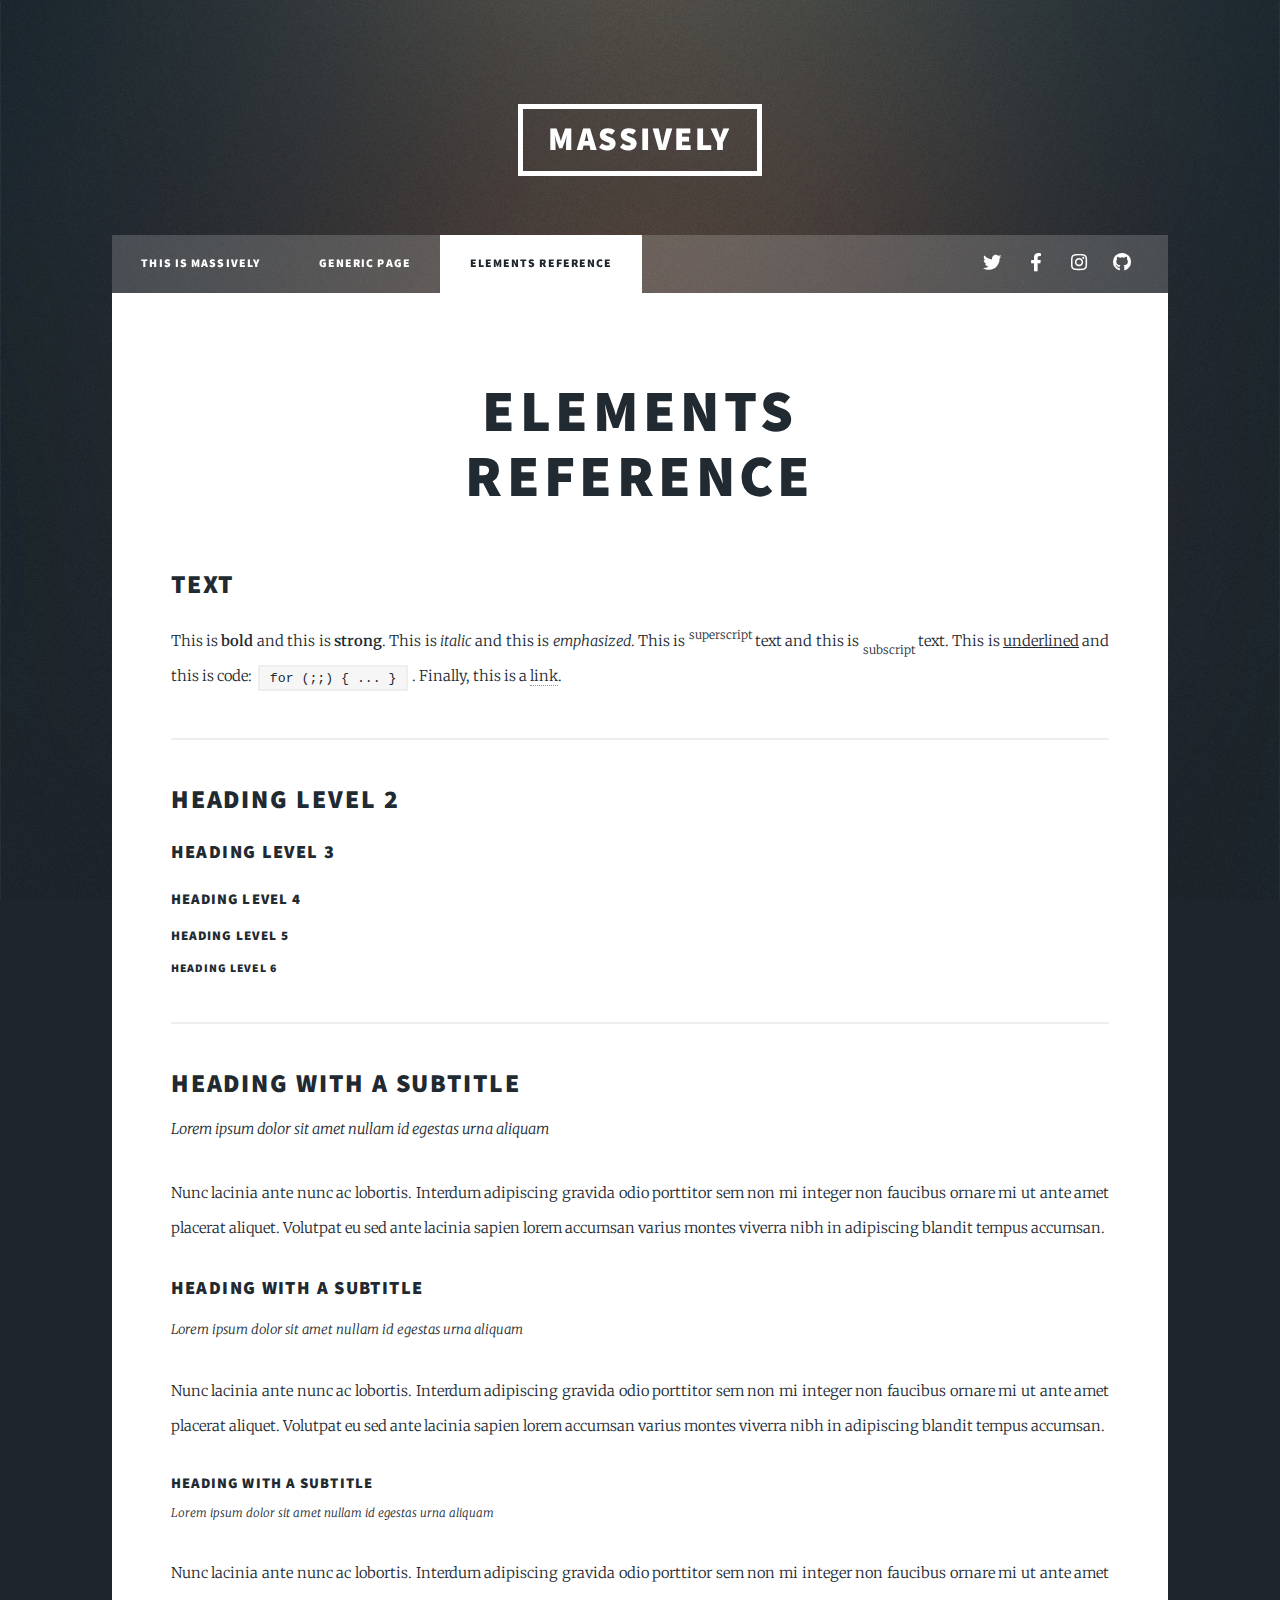
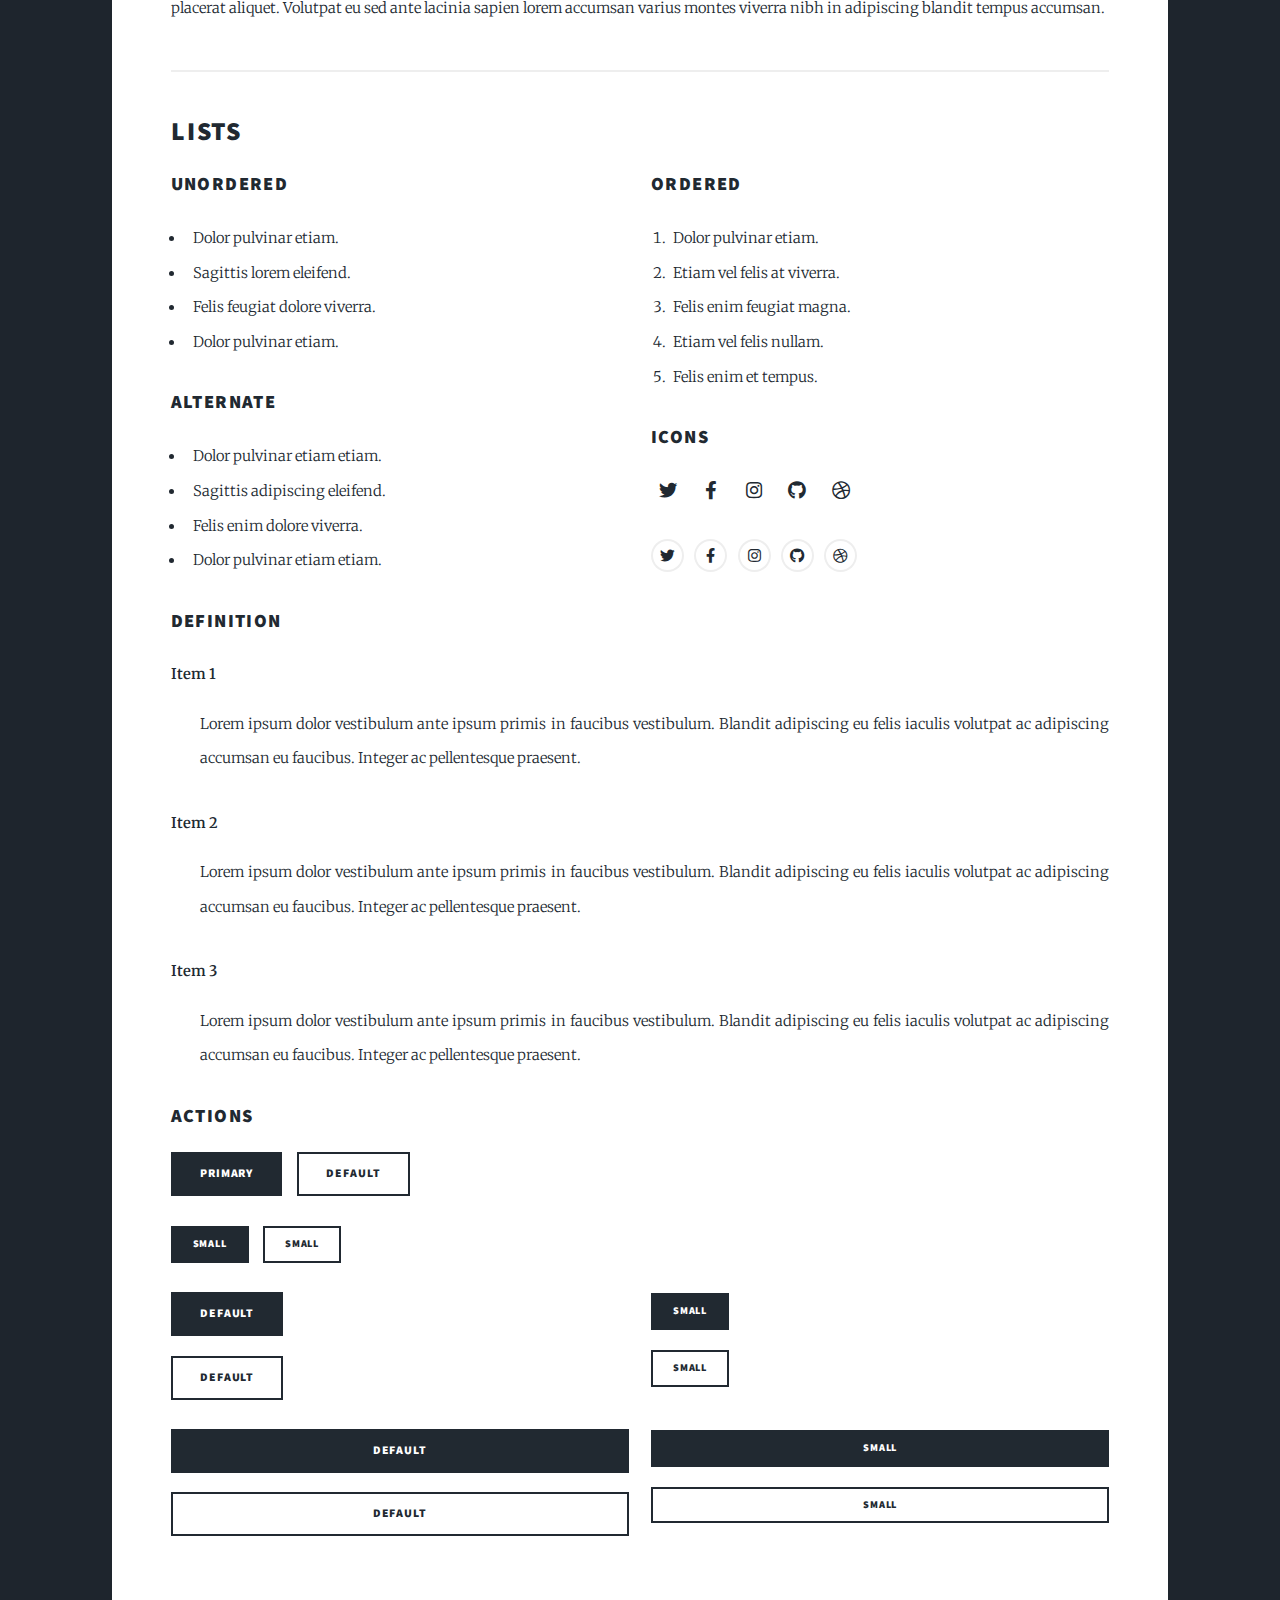
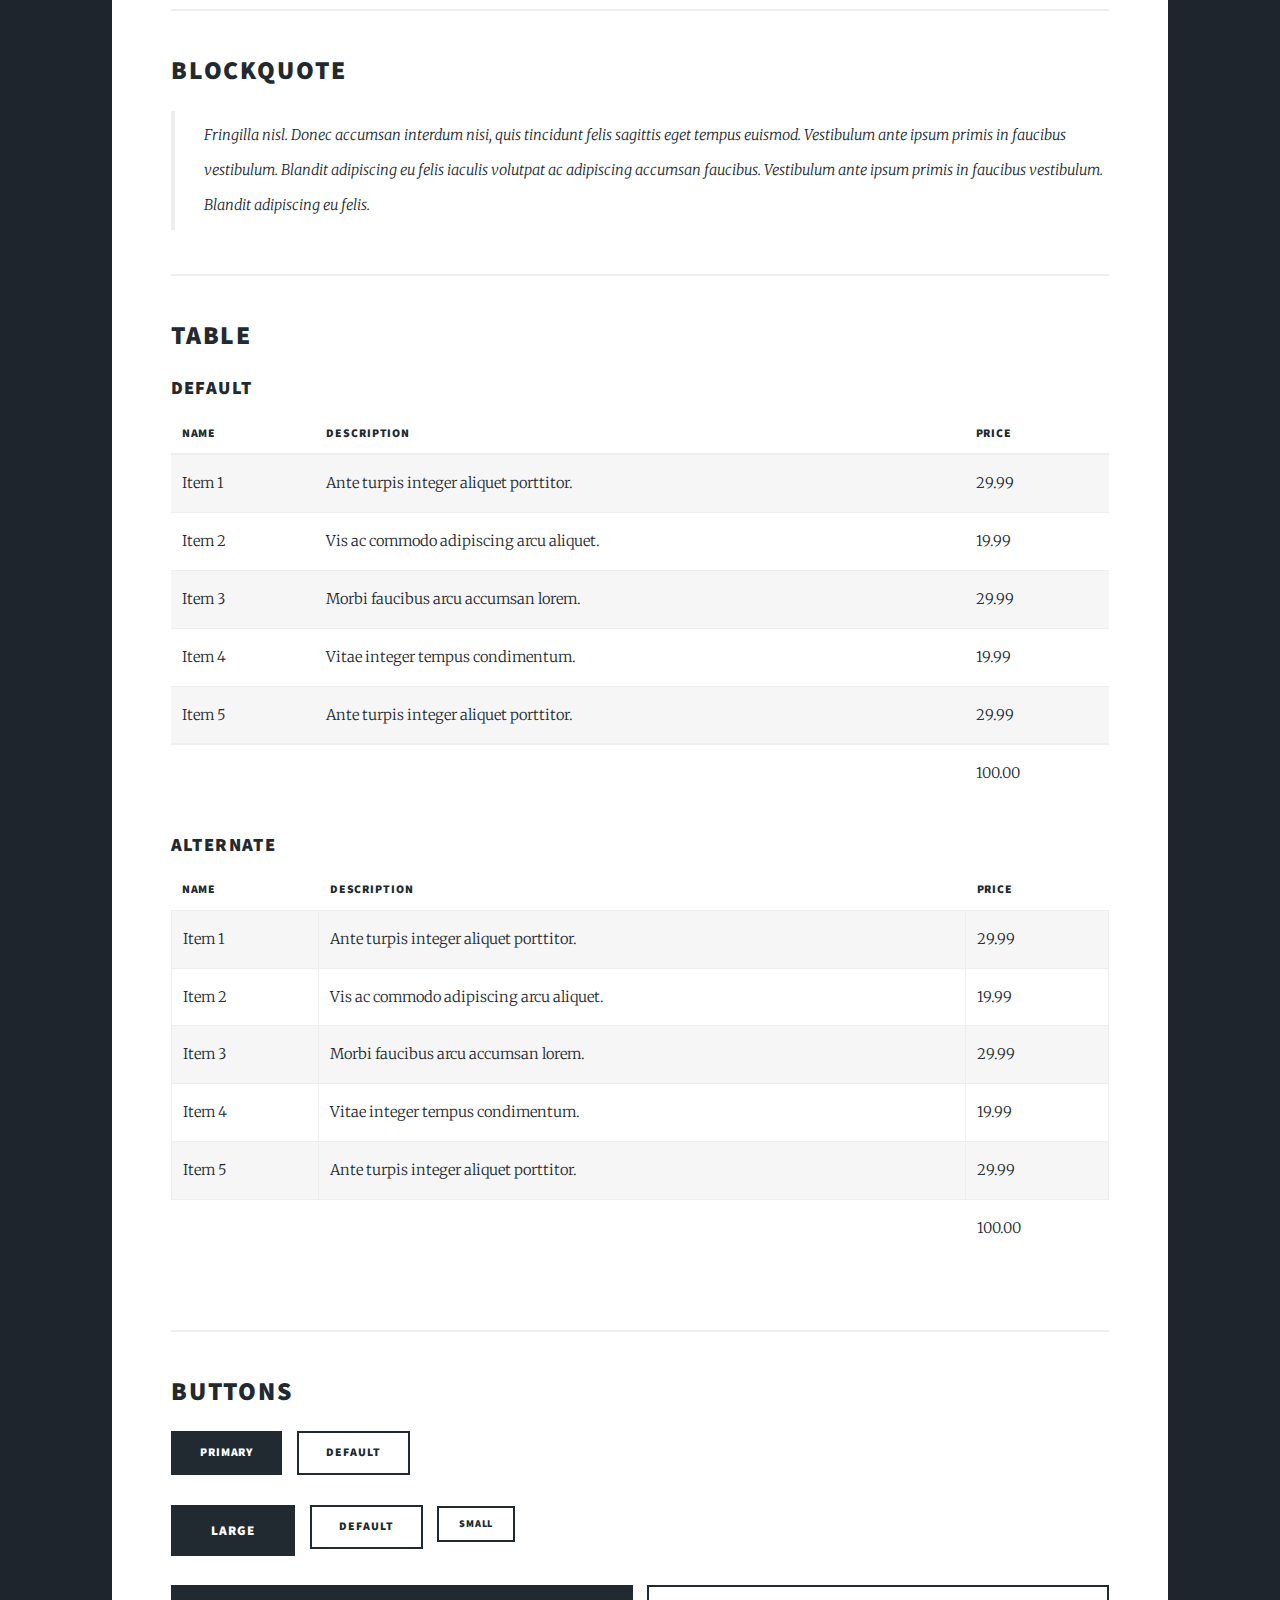
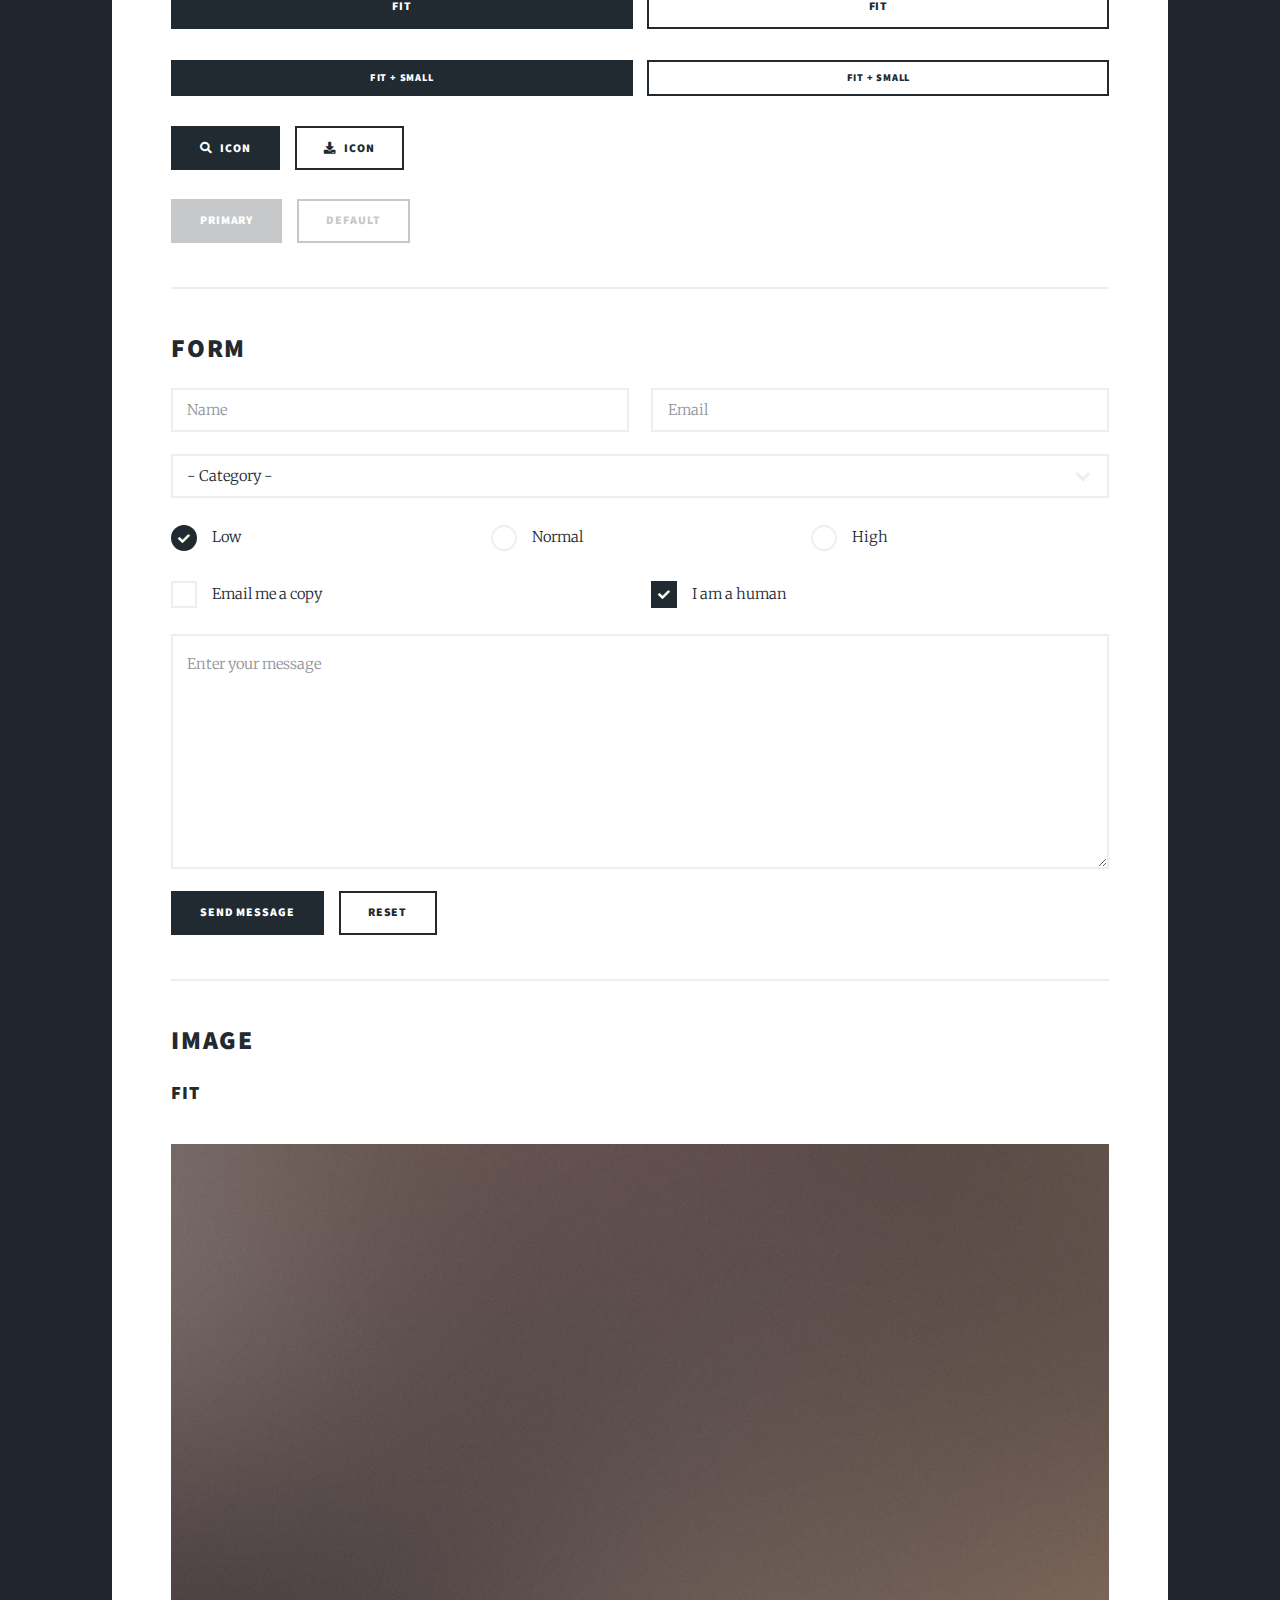
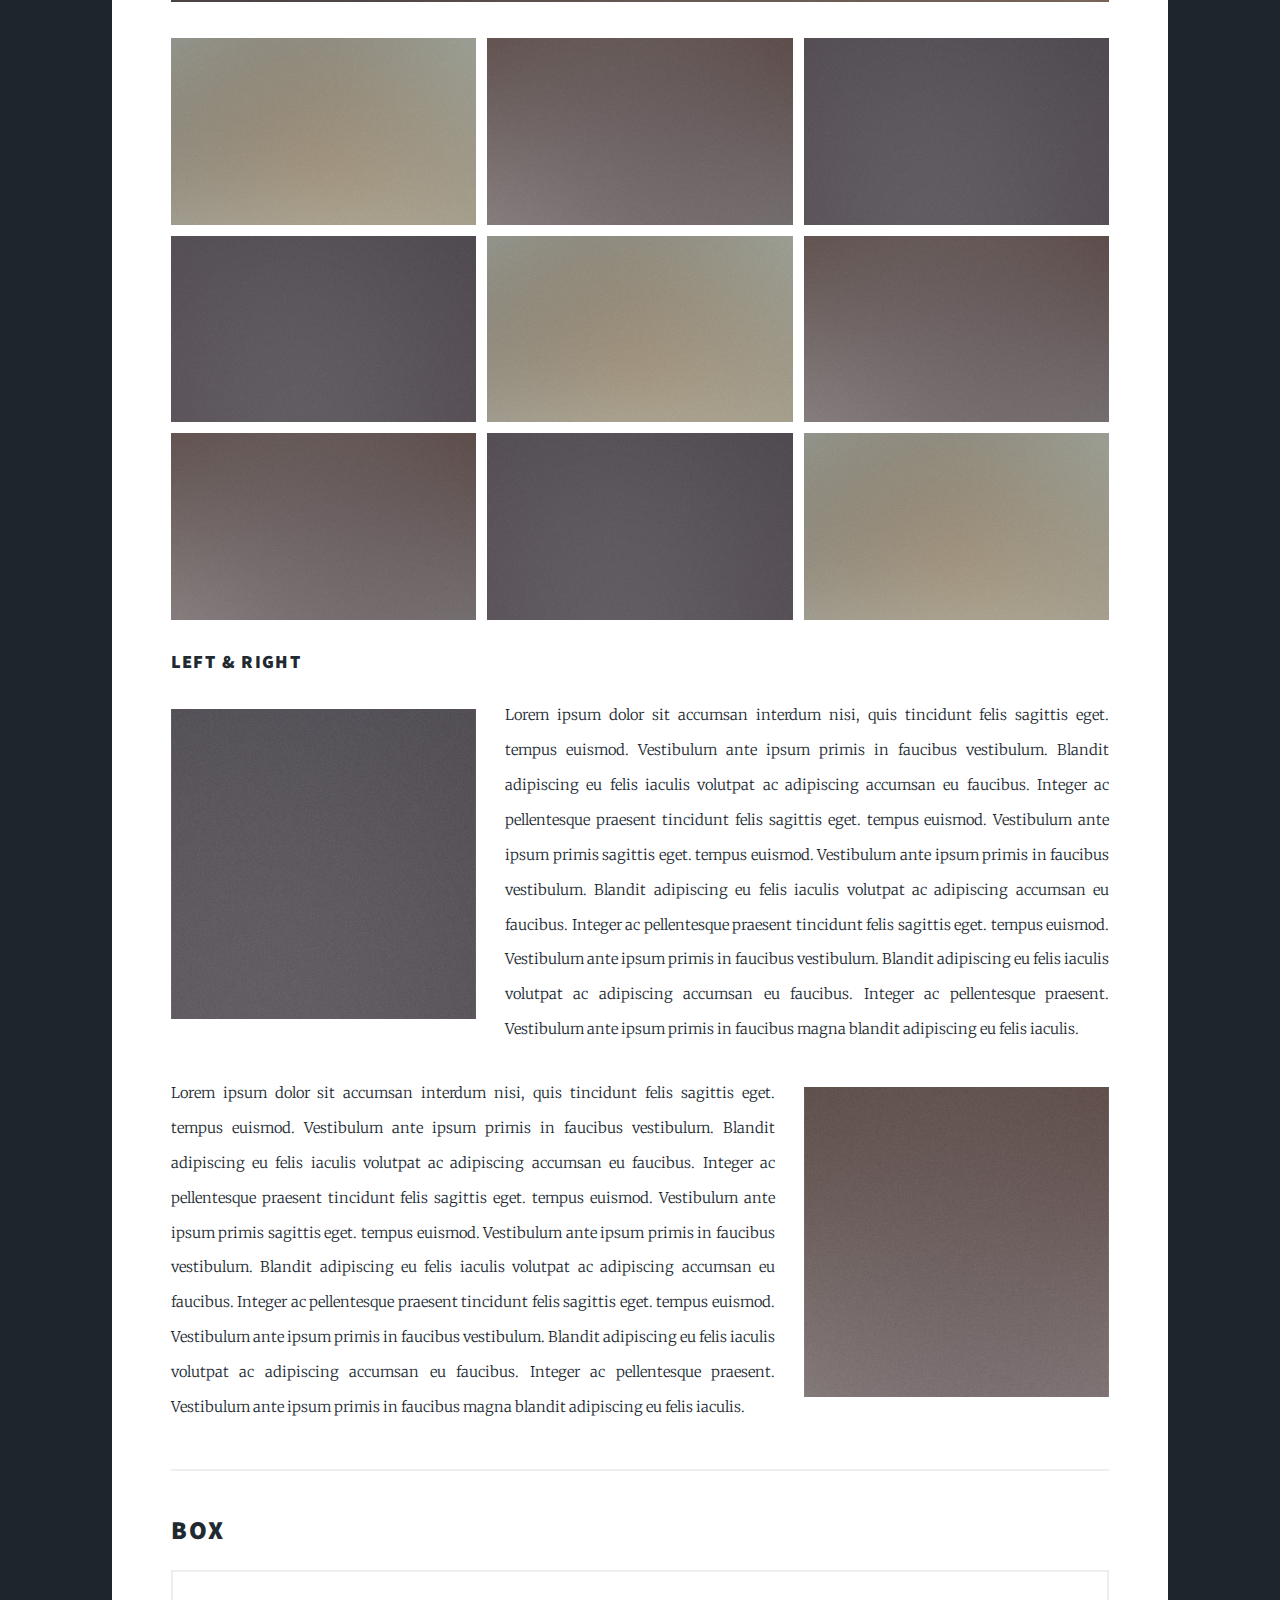
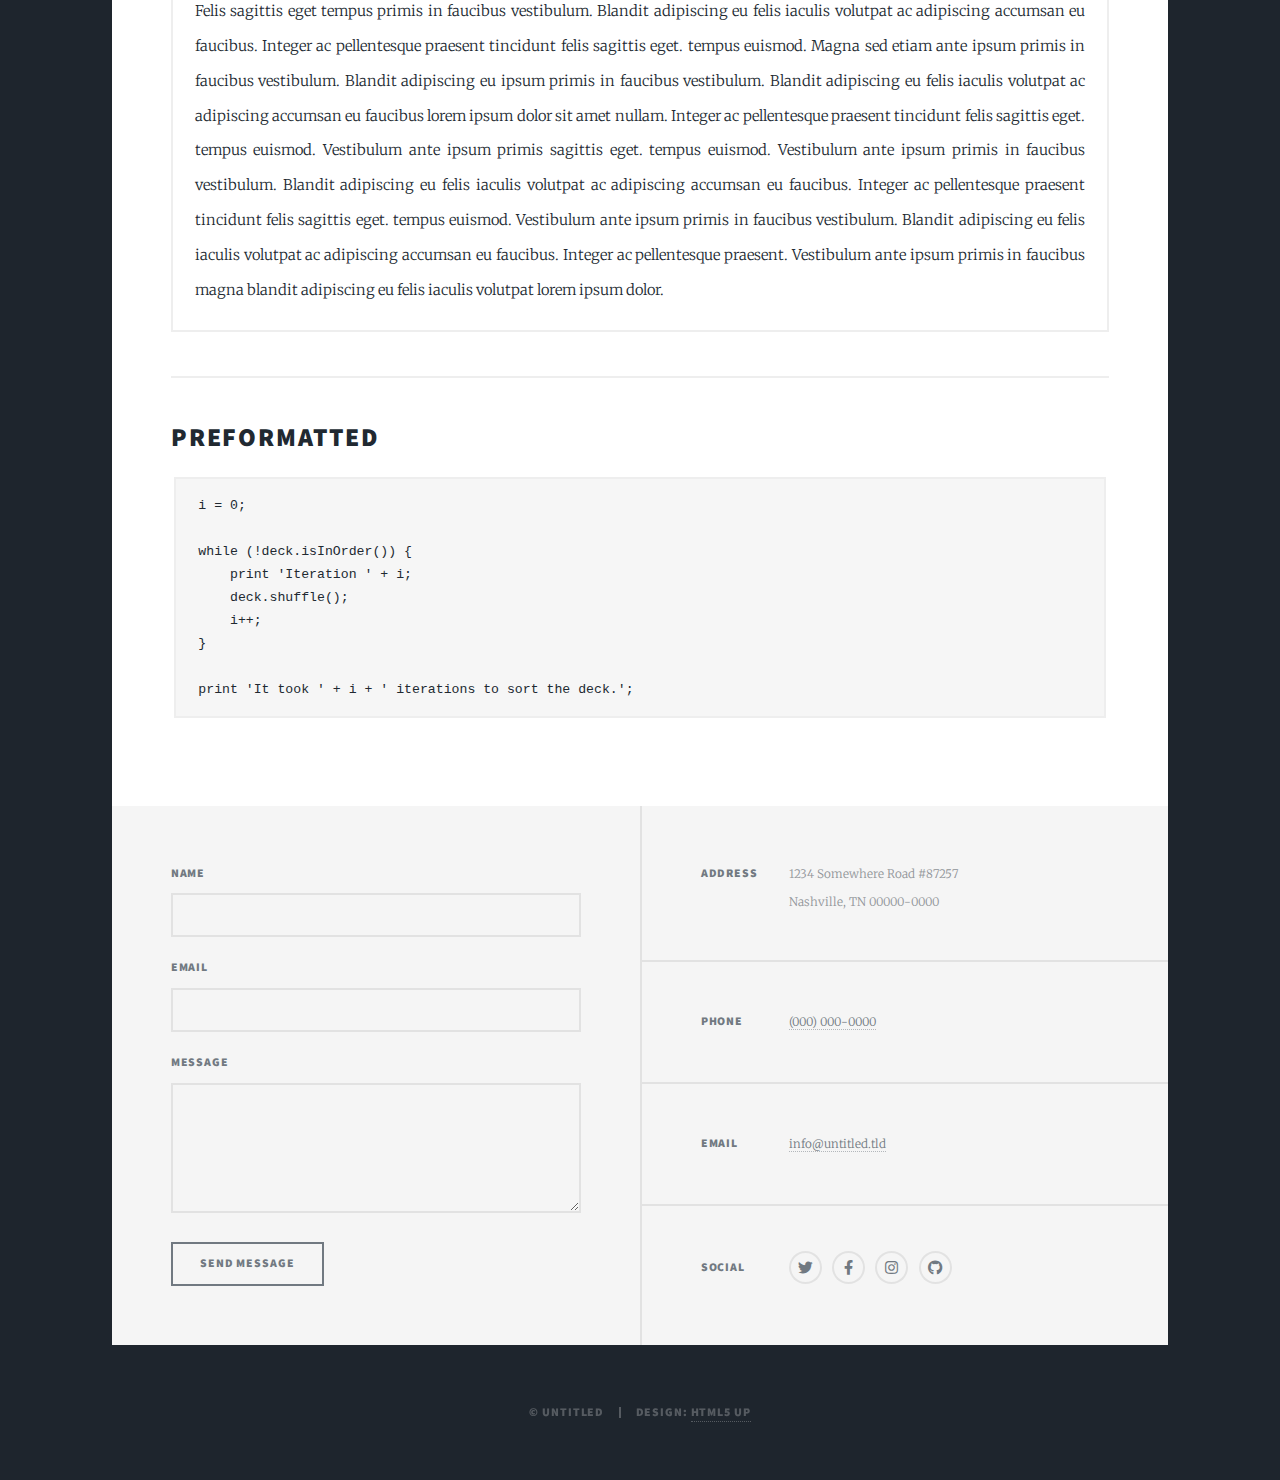
==== elements.html @ 81b7c1c6 "Add files via upload" ====
<!DOCTYPE HTML>
<!--
	Massively by HTML5 UP
	html5up.net | @ajlkn
	Free for personal and commercial use under the CCA 3.0 license (html5up.net/license)
-->
<html>
	<head>
		<title>Elements Reference - Massively by HTML5 UP</title>
		<meta charset="utf-8" />
		<meta name="viewport" content="width=device-width, initial-scale=1, user-scalable=no" />
		<link rel="stylesheet" href="assets/css/main.css" />
		<noscript><link rel="stylesheet" href="assets/css/noscript.css" /></noscript>
	</head>
	<body class="is-preload">

		<!-- Wrapper -->
			<div id="wrapper">

				<!-- Header -->
					<header id="header">
						<a href="index.html" class="logo">Massively</a>
					</header>

				<!-- Nav -->
					<nav id="nav">
						<ul class="links">
							<li><a href="index.html">This is Massively</a></li>
							<li><a href="generic.html">Generic Page</a></li>
							<li class="active"><a href="elements.html">Elements Reference</a></li>
						</ul>
						<ul class="icons">
							<li><a href="#" class="icon brands fa-twitter"><span class="label">Twitter</span></a></li>
							<li><a href="#" class="icon brands fa-facebook-f"><span class="label">Facebook</span></a></li>
							<li><a href="#" class="icon brands fa-instagram"><span class="label">Instagram</span></a></li>
							<li><a href="#" class="icon brands fa-github"><span class="label">GitHub</span></a></li>
						</ul>
					</nav>

				<!-- Main -->
					<div id="main">

						<!-- Post -->
							<section class="post">
								<header class="major">
									<h1>Elements<br />
									Reference</h1>
								</header>

								<!-- Text stuff -->
									<h2>Text</h2>
									<p>This is <b>bold</b> and this is <strong>strong</strong>. This is <i>italic</i> and this is <em>emphasized</em>.
									This is <sup>superscript</sup> text and this is <sub>subscript</sub> text.
									This is <u>underlined</u> and this is code: <code>for (;;) { ... }</code>.
									Finally, this is a <a href="#">link</a>.</p>
									<hr />
									<h2>Heading Level 2</h2>
									<h3>Heading Level 3</h3>
									<h4>Heading Level 4</h4>
									<h5>Heading Level 5</h5>
									<h6>Heading Level 6</h6>
									<hr />
									<header>
										<h2>Heading with a Subtitle</h2>
										<p>Lorem ipsum dolor sit amet nullam id egestas urna aliquam</p>
									</header>
									<p>Nunc lacinia ante nunc ac lobortis. Interdum adipiscing gravida odio porttitor sem non mi integer non faucibus ornare mi ut ante amet placerat aliquet. Volutpat eu sed ante lacinia sapien lorem accumsan varius montes viverra nibh in adipiscing blandit tempus accumsan.</p>
									<header>
										<h3>Heading with a Subtitle</h3>
										<p>Lorem ipsum dolor sit amet nullam id egestas urna aliquam</p>
									</header>
									<p>Nunc lacinia ante nunc ac lobortis. Interdum adipiscing gravida odio porttitor sem non mi integer non faucibus ornare mi ut ante amet placerat aliquet. Volutpat eu sed ante lacinia sapien lorem accumsan varius montes viverra nibh in adipiscing blandit tempus accumsan.</p>
									<header>
										<h4>Heading with a Subtitle</h4>
										<p>Lorem ipsum dolor sit amet nullam id egestas urna aliquam</p>
									</header>
									<p>Nunc lacinia ante nunc ac lobortis. Interdum adipiscing gravida odio porttitor sem non mi integer non faucibus ornare mi ut ante amet placerat aliquet. Volutpat eu sed ante lacinia sapien lorem accumsan varius montes viverra nibh in adipiscing blandit tempus accumsan.</p>

									<hr />

								<!-- Lists -->
									<h2>Lists</h2>
									<div class="row">
										<div class="col-6 col-12-small">

											<h3>Unordered</h3>
											<ul>
												<li>Dolor pulvinar etiam.</li>
												<li>Sagittis lorem eleifend.</li>
												<li>Felis feugiat dolore viverra.</li>
												<li>Dolor pulvinar etiam.</li>
											</ul>

											<h3>Alternate</h3>
											<ul class="alt">
												<li>Dolor pulvinar etiam etiam.</li>
												<li>Sagittis adipiscing eleifend.</li>
												<li>Felis enim dolore viverra.</li>
												<li>Dolor pulvinar etiam etiam.</li>
											</ul>

										</div>
										<div class="col-6 col-12-small">

											<h3>Ordered</h3>
											<ol>
												<li>Dolor pulvinar etiam.</li>
												<li>Etiam vel felis at viverra.</li>
												<li>Felis enim feugiat magna.</li>
												<li>Etiam vel felis nullam.</li>
												<li>Felis enim et tempus.</li>
											</ol>

											<h3>Icons</h3>
											<ul class="icons">
												<li><a href="#" class="icon brands fa-twitter"><span class="label">Twitter</span></a></li>
												<li><a href="#" class="icon brands fa-facebook-f"><span class="label">Facebook</span></a></li>
												<li><a href="#" class="icon brands fa-instagram"><span class="label">Instagram</span></a></li>
												<li><a href="#" class="icon brands fa-github"><span class="label">Github</span></a></li>
												<li><a href="#" class="icon brands fa-dribbble"><span class="label">Dribbble</span></a></li>
											</ul>
											<ul class="icons alt">
												<li><a href="#" class="icon brands alt fa-twitter"><span class="label">Twitter</span></a></li>
												<li><a href="#" class="icon brands alt fa-facebook-f"><span class="label">Facebook</span></a></li>
												<li><a href="#" class="icon brands alt fa-instagram"><span class="label">Instagram</span></a></li>
												<li><a href="#" class="icon brands alt fa-github"><span class="label">Github</span></a></li>
												<li><a href="#" class="icon brands alt fa-dribbble"><span class="label">Dribbble</span></a></li>
											</ul>

										</div>
									</div>
									<h3>Definition</h3>
									<dl>
										<dt>Item 1</dt>
										<dd>
											<p>Lorem ipsum dolor vestibulum ante ipsum primis in faucibus vestibulum. Blandit adipiscing eu felis iaculis volutpat ac adipiscing accumsan eu faucibus. Integer ac pellentesque praesent.</p>
										</dd>
										<dt>Item 2</dt>
										<dd>
											<p>Lorem ipsum dolor vestibulum ante ipsum primis in faucibus vestibulum. Blandit adipiscing eu felis iaculis volutpat ac adipiscing accumsan eu faucibus. Integer ac pellentesque praesent.</p>
										</dd>
										<dt>Item 3</dt>
										<dd>
											<p>Lorem ipsum dolor vestibulum ante ipsum primis in faucibus vestibulum. Blandit adipiscing eu felis iaculis volutpat ac adipiscing accumsan eu faucibus. Integer ac pellentesque praesent.</p>
										</dd>
									</dl>

									<h3>Actions</h3>
									<ul class="actions">
										<li><a href="#" class="button primary">Primary</a></li>
										<li><a href="#" class="button">Default</a></li>
									</ul>
									<ul class="actions small">
										<li><a href="#" class="button primary small">Small</a></li>
										<li><a href="#" class="button small">Small</a></li>
									</ul>
									<div class="row">
										<div class="col-6 col-12-small">
											<ul class="actions stacked">
												<li><a href="#" class="button primary">Default</a></li>
												<li><a href="#" class="button">Default</a></li>
											</ul>
										</div>
										<div class="col-6 col-12-small">
											<ul class="actions stacked">
												<li><a href="#" class="button primary small">Small</a></li>
												<li><a href="#" class="button small">Small</a></li>
											</ul>
										</div>
									</div>
									<div class="row">
										<div class="col-6 col-12-small">
											<ul class="actions stacked">
												<li><a href="#" class="button primary fit">Default</a></li>
												<li><a href="#" class="button fit">Default</a></li>
											</ul>
										</div>
										<div class="col-6 col-12-small">
											<ul class="actions stacked">
												<li><a href="#" class="button primary small fit">Small</a></li>
												<li><a href="#" class="button small fit">Small</a></li>
											</ul>
										</div>
									</div>

									<hr />

								<!-- Blockquote -->
									<h2>Blockquote</h2>
									<blockquote>Fringilla nisl. Donec accumsan interdum nisi, quis tincidunt felis sagittis eget tempus euismod. Vestibulum ante ipsum primis in faucibus vestibulum. Blandit adipiscing eu felis iaculis volutpat ac adipiscing accumsan faucibus. Vestibulum ante ipsum primis in faucibus vestibulum. Blandit adipiscing eu felis.</blockquote>

									<hr />

								<!-- Table -->
									<h2>Table</h2>

									<h3>Default</h3>
									<div class="table-wrapper">
										<table>
											<thead>
												<tr>
													<th>Name</th>
													<th>Description</th>
													<th>Price</th>
												</tr>
											</thead>
											<tbody>
												<tr>
													<td>Item 1</td>
													<td>Ante turpis integer aliquet porttitor.</td>
													<td>29.99</td>
												</tr>
												<tr>
													<td>Item 2</td>
													<td>Vis ac commodo adipiscing arcu aliquet.</td>
													<td>19.99</td>
												</tr>
												<tr>
													<td>Item 3</td>
													<td> Morbi faucibus arcu accumsan lorem.</td>
													<td>29.99</td>
												</tr>
												<tr>
													<td>Item 4</td>
													<td>Vitae integer tempus condimentum.</td>
													<td>19.99</td>
												</tr>
												<tr>
													<td>Item 5</td>
													<td>Ante turpis integer aliquet porttitor.</td>
													<td>29.99</td>
												</tr>
											</tbody>
											<tfoot>
												<tr>
													<td colspan="2"></td>
													<td>100.00</td>
												</tr>
											</tfoot>
										</table>
									</div>

									<h3>Alternate</h3>
									<div class="table-wrapper">
										<table class="alt">
											<thead>
												<tr>
													<th>Name</th>
													<th>Description</th>
													<th>Price</th>
												</tr>
											</thead>
											<tbody>
												<tr>
													<td>Item 1</td>
													<td>Ante turpis integer aliquet porttitor.</td>
													<td>29.99</td>
												</tr>
												<tr>
													<td>Item 2</td>
													<td>Vis ac commodo adipiscing arcu aliquet.</td>
													<td>19.99</td>
												</tr>
												<tr>
													<td>Item 3</td>
													<td> Morbi faucibus arcu accumsan lorem.</td>
													<td>29.99</td>
												</tr>
												<tr>
													<td>Item 4</td>
													<td>Vitae integer tempus condimentum.</td>
													<td>19.99</td>
												</tr>
												<tr>
													<td>Item 5</td>
													<td>Ante turpis integer aliquet porttitor.</td>
													<td>29.99</td>
												</tr>
											</tbody>
											<tfoot>
												<tr>
													<td colspan="2"></td>
													<td>100.00</td>
												</tr>
											</tfoot>
										</table>
									</div>

									<hr />

								<!-- Buttons -->
									<h2>Buttons</h2>
									<ul class="actions">
										<li><a href="#" class="button primary">Primary</a></li>
										<li><a href="#" class="button">Default</a></li>
									</ul>
									<ul class="actions">
										<li><a href="#" class="button primary large">Large</a></li>
										<li><a href="#" class="button">Default</a></li>
										<li><a href="#" class="button small">Small</a></li>
									</ul>
									<ul class="actions fit">
										<li><a href="#" class="button primary fit">Fit</a></li>
										<li><a href="#" class="button fit">Fit</a></li>
									</ul>
									<ul class="actions fit small">
										<li><a href="#" class="button primary fit small">Fit + Small</a></li>
										<li><a href="#" class="button fit small">Fit + Small</a></li>
									</ul>
									<ul class="actions">
										<li><a href="#" class="button primary icon solid fa-search">Icon</a></li>
										<li><a href="#" class="button icon solid fa-download">Icon</a></li>
									</ul>
									<ul class="actions">
										<li><span class="button primary disabled">Primary</span></li>
										<li><span class="button disabled">Default</span></li>
									</ul>

									<hr />

								<!-- Form -->
									<h2>Form</h2>

									<form method="post" action="#">
										<div class="row gtr-uniform">
											<div class="col-6 col-12-xsmall">
												<input type="text" name="demo-name" id="demo-name" value="" placeholder="Name" />
											</div>
											<div class="col-6 col-12-xsmall">
												<input type="email" name="demo-email" id="demo-email" value="" placeholder="Email" />
											</div>
											<!-- Break -->
											<div class="col-12">
												<select name="demo-category" id="demo-category">
													<option value="">- Category -</option>
													<option value="1">Manufacturing</option>
													<option value="1">Shipping</option>
													<option value="1">Administration</option>
													<option value="1">Human Resources</option>
												</select>
											</div>
											<!-- Break -->
											<div class="col-4 col-12-small">
												<input type="radio" id="demo-priority-low" name="demo-priority" checked>
												<label for="demo-priority-low">Low</label>
											</div>
											<div class="col-4 col-12-small">
												<input type="radio" id="demo-priority-normal" name="demo-priority">
												<label for="demo-priority-normal">Normal</label>
											</div>
											<div class="col-4 col-12-small">
												<input type="radio" id="demo-priority-high" name="demo-priority">
												<label for="demo-priority-high">High</label>
											</div>
											<!-- Break -->
											<div class="col-6 col-12-small">
												<input type="checkbox" id="demo-copy" name="demo-copy">
												<label for="demo-copy">Email me a copy</label>
											</div>
											<div class="col-6 col-12-small">
												<input type="checkbox" id="demo-human" name="demo-human" checked>
												<label for="demo-human">I am a human</label>
											</div>
											<!-- Break -->
											<div class="col-12">
												<textarea name="demo-message" id="demo-message" placeholder="Enter your message" rows="6"></textarea>
											</div>
											<!-- Break -->
											<div class="col-12">
												<ul class="actions">
													<li><input type="submit" value="Send Message" class="primary" /></li>
													<li><input type="reset" value="Reset" /></li>
												</ul>
											</div>
										</div>
									</form>

									<hr />

								<!-- Image -->
									<h2>Image</h2>

									<h3>Fit</h3>
									<span class="image fit"><img src="images/pic01.jpg" alt="" /></span>
									<div class="box alt">
										<div class="row gtr-50 gtr-uniform">
											<div class="col-4"><span class="image fit"><img src="images/pic02.jpg" alt="" /></span></div>
											<div class="col-4"><span class="image fit"><img src="images/pic03.jpg" alt="" /></span></div>
											<div class="col-4"><span class="image fit"><img src="images/pic04.jpg" alt="" /></span></div>
											<!-- Break -->
											<div class="col-4"><span class="image fit"><img src="images/pic04.jpg" alt="" /></span></div>
											<div class="col-4"><span class="image fit"><img src="images/pic02.jpg" alt="" /></span></div>
											<div class="col-4"><span class="image fit"><img src="images/pic03.jpg" alt="" /></span></div>
											<!-- Break -->
											<div class="col-4"><span class="image fit"><img src="images/pic03.jpg" alt="" /></span></div>
											<div class="col-4"><span class="image fit"><img src="images/pic04.jpg" alt="" /></span></div>
											<div class="col-4"><span class="image fit"><img src="images/pic02.jpg" alt="" /></span></div>
										</div>
									</div>

									<h3>Left &amp; Right</h3>
									<p><span class="image left"><img src="images/pic08.jpg" alt="" /></span>Lorem ipsum dolor sit accumsan interdum nisi, quis tincidunt felis sagittis eget. tempus euismod. Vestibulum ante ipsum primis in faucibus vestibulum. Blandit adipiscing eu felis iaculis volutpat ac adipiscing accumsan eu faucibus. Integer ac pellentesque praesent tincidunt felis sagittis eget. tempus euismod. Vestibulum ante ipsum primis sagittis eget. tempus euismod. Vestibulum ante ipsum primis in faucibus vestibulum. Blandit adipiscing eu felis iaculis volutpat ac adipiscing accumsan eu faucibus. Integer ac pellentesque praesent tincidunt felis sagittis eget. tempus euismod. Vestibulum ante ipsum primis in faucibus vestibulum. Blandit adipiscing eu felis iaculis volutpat ac adipiscing accumsan eu faucibus. Integer ac pellentesque praesent. Vestibulum ante ipsum primis in faucibus magna blandit adipiscing eu felis iaculis.</p>
									<p><span class="image right"><img src="images/pic09.jpg" alt="" /></span>Lorem ipsum dolor sit accumsan interdum nisi, quis tincidunt felis sagittis eget. tempus euismod. Vestibulum ante ipsum primis in faucibus vestibulum. Blandit adipiscing eu felis iaculis volutpat ac adipiscing accumsan eu faucibus. Integer ac pellentesque praesent tincidunt felis sagittis eget. tempus euismod. Vestibulum ante ipsum primis sagittis eget. tempus euismod. Vestibulum ante ipsum primis in faucibus vestibulum. Blandit adipiscing eu felis iaculis volutpat ac adipiscing accumsan eu faucibus. Integer ac pellentesque praesent tincidunt felis sagittis eget. tempus euismod. Vestibulum ante ipsum primis in faucibus vestibulum. Blandit adipiscing eu felis iaculis volutpat ac adipiscing accumsan eu faucibus. Integer ac pellentesque praesent. Vestibulum ante ipsum primis in faucibus magna blandit adipiscing eu felis iaculis.</p>

									<hr />

								<!-- Box -->
									<h2>Box</h2>
									<div class="box">
										<p>Felis sagittis eget tempus primis in faucibus vestibulum. Blandit adipiscing eu felis iaculis volutpat ac adipiscing accumsan eu faucibus. Integer ac pellentesque praesent tincidunt felis sagittis eget. tempus euismod. Magna sed etiam ante ipsum primis in faucibus vestibulum. Blandit adipiscing eu ipsum primis in faucibus vestibulum. Blandit adipiscing eu felis iaculis volutpat ac adipiscing accumsan eu faucibus lorem ipsum dolor sit amet nullam. Integer ac pellentesque praesent tincidunt felis sagittis eget. tempus euismod. Vestibulum ante ipsum primis sagittis eget. tempus euismod. Vestibulum ante ipsum primis in faucibus vestibulum. Blandit adipiscing eu felis iaculis volutpat ac adipiscing accumsan eu faucibus. Integer ac pellentesque praesent tincidunt felis sagittis eget. tempus euismod. Vestibulum ante ipsum primis in faucibus vestibulum. Blandit adipiscing eu felis iaculis volutpat ac adipiscing accumsan eu faucibus. Integer ac pellentesque praesent. Vestibulum ante ipsum primis in faucibus magna blandit adipiscing eu felis iaculis volutpat lorem ipsum dolor.</p>
									</div>

									<hr />

								<!-- Preformatted Code -->
									<h2>Preformatted</h2>
									<pre><code>i = 0;

while (!deck.isInOrder()) {
    print 'Iteration ' + i;
    deck.shuffle();
    i++;
}

print 'It took ' + i + ' iterations to sort the deck.';
</code></pre>

							</section>

					</div>

				<!-- Footer -->
					<footer id="footer">
						<section>
							<form method="post" action="#">
								<div class="fields">
									<div class="field">
										<label for="name">Name</label>
										<input type="text" name="name" id="name" />
									</div>
									<div class="field">
										<label for="email">Email</label>
										<input type="text" name="email" id="email" />
									</div>
									<div class="field">
										<label for="message">Message</label>
										<textarea name="message" id="message" rows="3"></textarea>
									</div>
								</div>
								<ul class="actions">
									<li><input type="submit" value="Send Message" /></li>
								</ul>
							</form>
						</section>
						<section class="split contact">
							<section class="alt">
								<h3>Address</h3>
								<p>1234 Somewhere Road #87257<br />
								Nashville, TN 00000-0000</p>
							</section>
							<section>
								<h3>Phone</h3>
								<p><a href="#">(000) 000-0000</a></p>
							</section>
							<section>
								<h3>Email</h3>
								<p><a href="#">info@untitled.tld</a></p>
							</section>
							<section>
								<h3>Social</h3>
								<ul class="icons alt">
									<li><a href="#" class="icon brands alt fa-twitter"><span class="label">Twitter</span></a></li>
									<li><a href="#" class="icon brands alt fa-facebook-f"><span class="label">Facebook</span></a></li>
									<li><a href="#" class="icon brands alt fa-instagram"><span class="label">Instagram</span></a></li>
									<li><a href="#" class="icon brands alt fa-github"><span class="label">GitHub</span></a></li>
								</ul>
							</section>
						</section>
					</footer>

				<!-- Copyright -->
					<div id="copyright">
						<ul><li>&copy; Untitled</li><li>Design: <a href="https://html5up.net">HTML5 UP</a></li></ul>
					</div>

			</div>

		<!-- Scripts -->
			<script src="assets/js/jquery.min.js"></script>
			<script src="assets/js/jquery.scrollex.min.js"></script>
			<script src="assets/js/jquery.scrolly.min.js"></script>
			<script src="assets/js/browser.min.js"></script>
			<script src="assets/js/breakpoints.min.js"></script>
			<script src="assets/js/util.js"></script>
			<script src="assets/js/main.js"></script>

	</body>
</html>
---- assets/css/main.css ----
@import url(fontawesome-all.min.css);
@import url("https://fonts.googleapis.com/css?family=Merriweather:300,700,300italic,700italic|Source+Sans+Pro:900");

/*
	Massively by HTML5 UP
	html5up.net | @ajlkn
	Free for personal and commercial use under the CCA 3.0 license (html5up.net/license)
*/

html, body, div, span, applet, object,
iframe, h1, h2, h3, h4, h5, h6, p, blockquote,
pre, a, abbr, acronym, address, big, cite,
code, del, dfn, em, img, ins, kbd, q, s, samp,
small, strike, strong, sub, sup, tt, var, b,
u, i, center, dl, dt, dd, ol, ul, li, fieldset,
form, label, legend, table, caption, tbody,
tfoot, thead, tr, th, td, article, aside,
canvas, details, embed, figure, figcaption,
footer, header, hgroup, menu, nav, output, ruby,
section, summary, time, mark, audio, video {
	margin: 0;
	padding: 0;
	border: 0;
	font-size: 100%;
	font: inherit;
	vertical-align: baseline;}

article, aside, details, figcaption, figure,
footer, header, hgroup, menu, nav, section {
	display: block;}

body {
	line-height: 1;
}

ol, ul {
	list-style: none;
}

blockquote, q {
	quotes: none;
}

	blockquote:before, blockquote:after, q:before, q:after {
		content: '';
		content: none;
	}

table {
	border-collapse: collapse;
	border-spacing: 0;
}

body {
	-webkit-text-size-adjust: none;
}

mark {
	background-color: transparent;
	color: inherit;
}

input::-moz-focus-inner {
	border: 0;
	padding: 0;
}

input, select, textarea {
	-moz-appearance: none;
	-webkit-appearance: none;
	-ms-appearance: none;
	appearance: none;
}

/* Basic */

	@-ms-viewport {
		width: device-width;
	}

	body {
		-ms-overflow-style: scrollbar;
	}

	@media screen and (max-width: 480px) {

		html, body {
			min-width: 320px;
		}

	}

	html {
		box-sizing: border-box;
	}

	*, *:before, *:after {
		box-sizing: inherit;
	}

	body {
		background-color: #1e252d;
	}

		body.is-preload *, body.is-preload *:before, body.is-preload *:after {
			-moz-animation: none !important;
			-webkit-animation: none !important;
			-ms-animation: none !important;
			animation: none !important;
			-moz-transition: none !important;
			-webkit-transition: none !important;
			-ms-transition: none !important;
			transition: none !important;
		}

/* Type */

	html {
		font-size: 16pt;
	}

		@media screen and (max-width: 1680px) {

			html {
				font-size: 12pt;
			}

		}

		@media screen and (max-width: 1280px) {

			html {
				font-size: 11pt;
			}

		}

		@media screen and (max-width: 360px) {

			html {
				font-size: 10pt;
			}

		}

	body {
		color: #212931;
	}

	body, input, select, textarea {
		font-family: "Merriweather", Georgia, serif;
		font-weight: 300;
		font-size: 1rem;
		line-height: 2.375;
	}

	a {
		-moz-transition: color 0.2s ease-in-out, background-color 0.2s ease-in-out, border-color 0.2s ease-in-out, box-shadow 0.2s ease-in-out;
		-webkit-transition: color 0.2s ease-in-out, background-color 0.2s ease-in-out, border-color 0.2s ease-in-out, box-shadow 0.2s ease-in-out;
		-ms-transition: color 0.2s ease-in-out, background-color 0.2s ease-in-out, border-color 0.2s ease-in-out, box-shadow 0.2s ease-in-out;
		transition: color 0.2s ease-in-out, background-color 0.2s ease-in-out, border-color 0.2s ease-in-out, box-shadow 0.2s ease-in-out;
		border-bottom: dotted 1px;
		text-decoration: none;
	}

		a:hover {
			border-bottom-color: transparent;
		}

	strong, b {
		font-weight: 600;
	}

	em, i {
		font-style: italic;
	}

	p {
		text-align: justify;
		margin: 0 0 2rem 0;
	}

	h1, h2, h3, h4, h5, h6 {
		font-family: "Source Sans Pro", Helvetica, sans-serif;
		font-weight: 900;
		line-height: 1.5;
		letter-spacing: 0.075em;
		text-transform: uppercase;
		margin: 0 0 1rem 0;
	}

		h1 a, h2 a, h3 a, h4 a, h5 a, h6 a {
			border-bottom: 0;
			color: inherit;
			text-decoration: none;
		}

	h1 {
		font-size: 4rem;
		line-height: 1.1;
		margin: 0 0 2rem 0;
	}

	h2 {
		font-size: 1.75rem;
		line-height: 1.3;
		margin: 0 0 1.5rem 0;
	}

	h3 {
		font-size: 1.25rem;
		margin: 0 0 1.5rem 0;
	}

	h4 {
		font-size: 1rem;
	}

	h5 {
		font-size: 0.9rem;
	}

	h6 {
		font-size: 0.8rem;
	}

	sub {
		font-size: 0.8rem;
		position: relative;
		top: 0.5rem;
	}

	sup {
		font-size: 0.8rem;
		position: relative;
		top: -0.5rem;
	}

	blockquote {
		border-left: solid 4px;
		font-style: italic;
		margin: 0 0 2rem 0;
		padding: 0.5rem 0 0.5rem 2rem;
	}

	code {
		border: solid 2px;
		font-family: "Courier New", monospace;
		font-size: 0.9rem;
		margin: 0 0.25rem;
		padding: 0.25rem 0.65rem;
	}

	pre {
		-webkit-overflow-scrolling: touch;
		font-family: "Courier New", monospace;
		font-size: 0.9rem;
		margin: 0 0 2rem 0;
	}

		pre code {
			display: block;
			line-height: 1.75;
			padding: 1rem 1.5rem;
			overflow-x: auto;
		}

	hr {
		border: 0;
		border-bottom: solid 2px;
		margin: 3rem 0;
	}

		hr.major {
			margin: 5rem 0;
		}

	.align-left {
		text-align: left;
	}

	.align-center {
		text-align: center;
	}

	.align-right {
		text-align: right;
	}

	input, select, textarea {
		color: #212931;
	}

	a {
		color: #212931;
		border-bottom-color: rgba(33, 41, 49, 0.5);
	}

		a:hover {
			border-bottom-color: transparent;
			color: #18bfef !important;
		}

	strong, b {
		color: #212931;
	}

	h1, h2, h3, h4, h5, h6 {
		color: #212931;
	}

	blockquote {
		border-left-color: #eeeeee;
	}

	code {
		background: rgba(220, 220, 220, 0.25);
		border-color: #eeeeee;
	}

	hr {
		border-bottom-color: #eeeeee;
	}

/* Row */

	.row {
		display: flex;
		flex-wrap: wrap;
		box-sizing: border-box;
		align-items: stretch;
	}

		.row > * {
			box-sizing: border-box;
		}

		.row.gtr-uniform > * > :last-child {
			margin-bottom: 0;
		}

		.row.aln-left {
			justify-content: flex-start;
		}

		.row.aln-center {
			justify-content: center;
		}

		.row.aln-right {
			justify-content: flex-end;
		}

		.row.aln-top {
			align-items: flex-start;
		}

		.row.aln-middle {
			align-items: center;
		}

		.row.aln-bottom {
			align-items: flex-end;
		}

		.row > .imp {
			order: -1;
		}

		.row > .col-1 {
			width: 8.33333%;
		}

		.row > .off-1 {
			margin-left: 8.33333%;
		}

		.row > .col-2 {
			width: 16.66667%;
		}

		.row > .off-2 {
			margin-left: 16.66667%;
		}

		.row > .col-3 {
			width: 25%;
		}

		.row > .off-3 {
			margin-left: 25%;
		}

		.row > .col-4 {
			width: 33.33333%;
		}

		.row > .off-4 {
			margin-left: 33.33333%;
		}

		.row > .col-5 {
			width: 41.66667%;
		}

		.row > .off-5 {
			margin-left: 41.66667%;
		}

		.row > .col-6 {
			width: 50%;
		}

		.row > .off-6 {
			margin-left: 50%;
		}

		.row > .col-7 {
			width: 58.33333%;
		}

		.row > .off-7 {
			margin-left: 58.33333%;
		}

		.row > .col-8 {
			width: 66.66667%;
		}

		.row > .off-8 {
			margin-left: 66.66667%;
		}

		.row > .col-9 {
			width: 75%;
		}

		.row > .off-9 {
			margin-left: 75%;
		}

		.row > .col-10 {
			width: 83.33333%;
		}

		.row > .off-10 {
			margin-left: 83.33333%;
		}

		.row > .col-11 {
			width: 91.66667%;
		}

		.row > .off-11 {
			margin-left: 91.66667%;
		}

		.row > .col-12 {
			width: 100%;
		}

		.row > .off-12 {
			margin-left: 100%;
		}

		.row.gtr-0 {
			margin-top: 0;
			margin-left: 0rem;
		}

			.row.gtr-0 > * {
				padding: 0 0 0 0rem;
			}

			.row.gtr-0.gtr-uniform {
				margin-top: 0rem;
			}

				.row.gtr-0.gtr-uniform > * {
					padding-top: 0rem;
				}

		.row.gtr-25 {
			margin-top: 0;
			margin-left: -0.375rem;
		}

			.row.gtr-25 > * {
				padding: 0 0 0 0.375rem;
			}

			.row.gtr-25.gtr-uniform {
				margin-top: -0.375rem;
			}

				.row.gtr-25.gtr-uniform > * {
					padding-top: 0.375rem;
				}

		.row.gtr-50 {
			margin-top: 0;
			margin-left: -0.75rem;
		}

			.row.gtr-50 > * {
				padding: 0 0 0 0.75rem;
			}

			.row.gtr-50.gtr-uniform {
				margin-top: -0.75rem;
			}

				.row.gtr-50.gtr-uniform > * {
					padding-top: 0.75rem;
				}

		.row {
			margin-top: 0;
			margin-left: -1.5rem;
		}

			.row > * {
				padding: 0 0 0 1.5rem;
			}

			.row.gtr-uniform {
				margin-top: -1.5rem;
			}

				.row.gtr-uniform > * {
					padding-top: 1.5rem;
				}

		.row.gtr-150 {
			margin-top: 0;
			margin-left: -2.25rem;
		}

			.row.gtr-150 > * {
				padding: 0 0 0 2.25rem;
			}

			.row.gtr-150.gtr-uniform {
				margin-top: -2.25rem;
			}

				.row.gtr-150.gtr-uniform > * {
					padding-top: 2.25rem;
				}

		.row.gtr-200 {
			margin-top: 0;
			margin-left: -3rem;
		}

			.row.gtr-200 > * {
				padding: 0 0 0 3rem;
			}

			.row.gtr-200.gtr-uniform {
				margin-top: -3rem;
			}

				.row.gtr-200.gtr-uniform > * {
					padding-top: 3rem;
				}

		@media screen and (max-width: 1680px) {

			.row {
				display: flex;
				flex-wrap: wrap;
				box-sizing: border-box;
				align-items: stretch;
			}

				.row > * {
					box-sizing: border-box;
				}

				.row.gtr-uniform > * > :last-child {
					margin-bottom: 0;
				}

				.row.aln-left {
					justify-content: flex-start;
				}

				.row.aln-center {
					justify-content: center;
				}

				.row.aln-right {
					justify-content: flex-end;
				}

				.row.aln-top {
					align-items: flex-start;
				}

				.row.aln-middle {
					align-items: center;
				}

				.row.aln-bottom {
					align-items: flex-end;
				}

				.row > .imp-xlarge {
					order: -1;
				}

				.row > .col-1-xlarge {
					width: 8.33333%;
				}

				.row > .off-1-xlarge {
					margin-left: 8.33333%;
				}

				.row > .col-2-xlarge {
					width: 16.66667%;
				}

				.row > .off-2-xlarge {
					margin-left: 16.66667%;
				}

				.row > .col-3-xlarge {
					width: 25%;
				}

				.row > .off-3-xlarge {
					margin-left: 25%;
				}

				.row > .col-4-xlarge {
					width: 33.33333%;
				}

				.row > .off-4-xlarge {
					margin-left: 33.33333%;
				}

				.row > .col-5-xlarge {
					width: 41.66667%;
				}

				.row > .off-5-xlarge {
					margin-left: 41.66667%;
				}

				.row > .col-6-xlarge {
					width: 50%;
				}

				.row > .off-6-xlarge {
					margin-left: 50%;
				}

				.row > .col-7-xlarge {
					width: 58.33333%;
				}

				.row > .off-7-xlarge {
					margin-left: 58.33333%;
				}

				.row > .col-8-xlarge {
					width: 66.66667%;
				}

				.row > .off-8-xlarge {
					margin-left: 66.66667%;
				}

				.row > .col-9-xlarge {
					width: 75%;
				}

				.row > .off-9-xlarge {
					margin-left: 75%;
				}

				.row > .col-10-xlarge {
					width: 83.33333%;
				}

				.row > .off-10-xlarge {
					margin-left: 83.33333%;
				}

				.row > .col-11-xlarge {
					width: 91.66667%;
				}

				.row > .off-11-xlarge {
					margin-left: 91.66667%;
				}

				.row > .col-12-xlarge {
					width: 100%;
				}

				.row > .off-12-xlarge {
					margin-left: 100%;
				}

				.row.gtr-0 {
					margin-top: 0;
					margin-left: 0rem;
				}

					.row.gtr-0 > * {
						padding: 0 0 0 0rem;
					}

					.row.gtr-0.gtr-uniform {
						margin-top: 0rem;
					}

						.row.gtr-0.gtr-uniform > * {
							padding-top: 0rem;
						}

				.row.gtr-25 {
					margin-top: 0;
					margin-left: -0.375rem;
				}

					.row.gtr-25 > * {
						padding: 0 0 0 0.375rem;
					}

					.row.gtr-25.gtr-uniform {
						margin-top: -0.375rem;
					}

						.row.gtr-25.gtr-uniform > * {
							padding-top: 0.375rem;
						}

				.row.gtr-50 {
					margin-top: 0;
					margin-left: -0.75rem;
				}

					.row.gtr-50 > * {
						padding: 0 0 0 0.75rem;
					}

					.row.gtr-50.gtr-uniform {
						margin-top: -0.75rem;
					}

						.row.gtr-50.gtr-uniform > * {
							padding-top: 0.75rem;
						}

				.row {
					margin-top: 0;
					margin-left: -1.5rem;
				}

					.row > * {
						padding: 0 0 0 1.5rem;
					}

					.row.gtr-uniform {
						margin-top: -1.5rem;
					}

						.row.gtr-uniform > * {
							padding-top: 1.5rem;
						}

				.row.gtr-150 {
					margin-top: 0;
					margin-left: -2.25rem;
				}

					.row.gtr-150 > * {
						padding: 0 0 0 2.25rem;
					}

					.row.gtr-150.gtr-uniform {
						margin-top: -2.25rem;
					}

						.row.gtr-150.gtr-uniform > * {
							padding-top: 2.25rem;
						}

				.row.gtr-200 {
					margin-top: 0;
					margin-left: -3rem;
				}

					.row.gtr-200 > * {
						padding: 0 0 0 3rem;
					}

					.row.gtr-200.gtr-uniform {
						margin-top: -3rem;
					}

						.row.gtr-200.gtr-uniform > * {
							padding-top: 3rem;
						}

		}

		@media screen and (max-width: 1280px) {

			.row {
				display: flex;
				flex-wrap: wrap;
				box-sizing: border-box;
				align-items: stretch;
			}

				.row > * {
					box-sizing: border-box;
				}

				.row.gtr-uniform > * > :last-child {
					margin-bottom: 0;
				}

				.row.aln-left {
					justify-content: flex-start;
				}

				.row.aln-center {
					justify-content: center;
				}

				.row.aln-right {
					justify-content: flex-end;
				}

				.row.aln-top {
					align-items: flex-start;
				}

				.row.aln-middle {
					align-items: center;
				}

				.row.aln-bottom {
					align-items: flex-end;
				}

				.row > .imp-large {
					order: -1;
				}

				.row > .col-1-large {
					width: 8.33333%;
				}

				.row > .off-1-large {
					margin-left: 8.33333%;
				}

				.row > .col-2-large {
					width: 16.66667%;
				}

				.row > .off-2-large {
					margin-left: 16.66667%;
				}

				.row > .col-3-large {
					width: 25%;
				}

				.row > .off-3-large {
					margin-left: 25%;
				}

				.row > .col-4-large {
					width: 33.33333%;
				}

				.row > .off-4-large {
					margin-left: 33.33333%;
				}

				.row > .col-5-large {
					width: 41.66667%;
				}

				.row > .off-5-large {
					margin-left: 41.66667%;
				}

				.row > .col-6-large {
					width: 50%;
				}

				.row > .off-6-large {
					margin-left: 50%;
				}

				.row > .col-7-large {
					width: 58.33333%;
				}

				.row > .off-7-large {
					margin-left: 58.33333%;
				}

				.row > .col-8-large {
					width: 66.66667%;
				}

				.row > .off-8-large {
					margin-left: 66.66667%;
				}

				.row > .col-9-large {
					width: 75%;
				}

				.row > .off-9-large {
					margin-left: 75%;
				}

				.row > .col-10-large {
					width: 83.33333%;
				}

				.row > .off-10-large {
					margin-left: 83.33333%;
				}

				.row > .col-11-large {
					width: 91.66667%;
				}

				.row > .off-11-large {
					margin-left: 91.66667%;
				}

				.row > .col-12-large {
					width: 100%;
				}

				.row > .off-12-large {
					margin-left: 100%;
				}

				.row.gtr-0 {
					margin-top: 0;
					margin-left: 0rem;
				}

					.row.gtr-0 > * {
						padding: 0 0 0 0rem;
					}

					.row.gtr-0.gtr-uniform {
						margin-top: 0rem;
					}

						.row.gtr-0.gtr-uniform > * {
							padding-top: 0rem;
						}

				.row.gtr-25 {
					margin-top: 0;
					margin-left: -0.375rem;
				}

					.row.gtr-25 > * {
						padding: 0 0 0 0.375rem;
					}

					.row.gtr-25.gtr-uniform {
						margin-top: -0.375rem;
					}

						.row.gtr-25.gtr-uniform > * {
							padding-top: 0.375rem;
						}

				.row.gtr-50 {
					margin-top: 0;
					margin-left: -0.75rem;
				}

					.row.gtr-50 > * {
						padding: 0 0 0 0.75rem;
					}

					.row.gtr-50.gtr-uniform {
						margin-top: -0.75rem;
					}

						.row.gtr-50.gtr-uniform > * {
							padding-top: 0.75rem;
						}

				.row {
					margin-top: 0;
					margin-left: -1.5rem;
				}

					.row > * {
						padding: 0 0 0 1.5rem;
					}

					.row.gtr-uniform {
						margin-top: -1.5rem;
					}

						.row.gtr-uniform > * {
							padding-top: 1.5rem;
						}

				.row.gtr-150 {
					margin-top: 0;
					margin-left: -2.25rem;
				}

					.row.gtr-150 > * {
						padding: 0 0 0 2.25rem;
					}

					.row.gtr-150.gtr-uniform {
						margin-top: -2.25rem;
					}

						.row.gtr-150.gtr-uniform > * {
							padding-top: 2.25rem;
						}

				.row.gtr-200 {
					margin-top: 0;
					margin-left: -3rem;
				}

					.row.gtr-200 > * {
						padding: 0 0 0 3rem;
					}

					.row.gtr-200.gtr-uniform {
						margin-top: -3rem;
					}

						.row.gtr-200.gtr-uniform > * {
							padding-top: 3rem;
						}

		}

		@media screen and (max-width: 980px) {

			.row {
				display: flex;
				flex-wrap: wrap;
				box-sizing: border-box;
				align-items: stretch;
			}

				.row > * {
					box-sizing: border-box;
				}

				.row.gtr-uniform > * > :last-child {
					margin-bottom: 0;
				}

				.row.aln-left {
					justify-content: flex-start;
				}

				.row.aln-center {
					justify-content: center;
				}

				.row.aln-right {
					justify-content: flex-end;
				}

				.row.aln-top {
					align-items: flex-start;
				}

				.row.aln-middle {
					align-items: center;
				}

				.row.aln-bottom {
					align-items: flex-end;
				}

				.row > .imp-medium {
					order: -1;
				}

				.row > .col-1-medium {
					width: 8.33333%;
				}

				.row > .off-1-medium {
					margin-left: 8.33333%;
				}

				.row > .col-2-medium {
					width: 16.66667%;
				}

				.row > .off-2-medium {
					margin-left: 16.66667%;
				}

				.row > .col-3-medium {
					width: 25%;
				}

				.row > .off-3-medium {
					margin-left: 25%;
				}

				.row > .col-4-medium {
					width: 33.33333%;
				}

				.row > .off-4-medium {
					margin-left: 33.33333%;
				}

				.row > .col-5-medium {
					width: 41.66667%;
				}

				.row > .off-5-medium {
					margin-left: 41.66667%;
				}

				.row > .col-6-medium {
					width: 50%;
				}

				.row > .off-6-medium {
					margin-left: 50%;
				}

				.row > .col-7-medium {
					width: 58.33333%;
				}

				.row > .off-7-medium {
					margin-left: 58.33333%;
				}

				.row > .col-8-medium {
					width: 66.66667%;
				}

				.row > .off-8-medium {
					margin-left: 66.66667%;
				}

				.row > .col-9-medium {
					width: 75%;
				}

				.row > .off-9-medium {
					margin-left: 75%;
				}

				.row > .col-10-medium {
					width: 83.33333%;
				}

				.row > .off-10-medium {
					margin-left: 83.33333%;
				}

				.row > .col-11-medium {
					width: 91.66667%;
				}

				.row > .off-11-medium {
					margin-left: 91.66667%;
				}

				.row > .col-12-medium {
					width: 100%;
				}

				.row > .off-12-medium {
					margin-left: 100%;
				}

				.row.gtr-0 {
					margin-top: 0;
					margin-left: 0rem;
				}

					.row.gtr-0 > * {
						padding: 0 0 0 0rem;
					}

					.row.gtr-0.gtr-uniform {
						margin-top: 0rem;
					}

						.row.gtr-0.gtr-uniform > * {
							padding-top: 0rem;
						}

				.row.gtr-25 {
					margin-top: 0;
					margin-left: -0.375rem;
				}

					.row.gtr-25 > * {
						padding: 0 0 0 0.375rem;
					}

					.row.gtr-25.gtr-uniform {
						margin-top: -0.375rem;
					}

						.row.gtr-25.gtr-uniform > * {
							padding-top: 0.375rem;
						}

				.row.gtr-50 {
					margin-top: 0;
					margin-left: -0.75rem;
				}

					.row.gtr-50 > * {
						padding: 0 0 0 0.75rem;
					}

					.row.gtr-50.gtr-uniform {
						margin-top: -0.75rem;
					}

						.row.gtr-50.gtr-uniform > * {
							padding-top: 0.75rem;
						}

				.row {
					margin-top: 0;
					margin-left: -1.5rem;
				}

					.row > * {
						padding: 0 0 0 1.5rem;
					}

					.row.gtr-uniform {
						margin-top: -1.5rem;
					}

						.row.gtr-uniform > * {
							padding-top: 1.5rem;
						}

				.row.gtr-150 {
					margin-top: 0;
					margin-left: -2.25rem;
				}

					.row.gtr-150 > * {
						padding: 0 0 0 2.25rem;
					}

					.row.gtr-150.gtr-uniform {
						margin-top: -2.25rem;
					}

						.row.gtr-150.gtr-uniform > * {
							padding-top: 2.25rem;
						}

				.row.gtr-200 {
					margin-top: 0;
					margin-left: -3rem;
				}

					.row.gtr-200 > * {
						padding: 0 0 0 3rem;
					}

					.row.gtr-200.gtr-uniform {
						margin-top: -3rem;
					}

						.row.gtr-200.gtr-uniform > * {
							padding-top: 3rem;
						}

		}

		@media screen and (max-width: 736px) {

			.row {
				display: flex;
				flex-wrap: wrap;
				box-sizing: border-box;
				align-items: stretch;
			}

				.row > * {
					box-sizing: border-box;
				}

				.row.gtr-uniform > * > :last-child {
					margin-bottom: 0;
				}

				.row.aln-left {
					justify-content: flex-start;
				}

				.row.aln-center {
					justify-content: center;
				}

				.row.aln-right {
					justify-content: flex-end;
				}

				.row.aln-top {
					align-items: flex-start;
				}

				.row.aln-middle {
					align-items: center;
				}

				.row.aln-bottom {
					align-items: flex-end;
				}

				.row > .imp-small {
					order: -1;
				}

				.row > .col-1-small {
					width: 8.33333%;
				}

				.row > .off-1-small {
					margin-left: 8.33333%;
				}

				.row > .col-2-small {
					width: 16.66667%;
				}

				.row > .off-2-small {
					margin-left: 16.66667%;
				}

				.row > .col-3-small {
					width: 25%;
				}

				.row > .off-3-small {
					margin-left: 25%;
				}

				.row > .col-4-small {
					width: 33.33333%;
				}

				.row > .off-4-small {
					margin-left: 33.33333%;
				}

				.row > .col-5-small {
					width: 41.66667%;
				}

				.row > .off-5-small {
					margin-left: 41.66667%;
				}

				.row > .col-6-small {
					width: 50%;
				}

				.row > .off-6-small {
					margin-left: 50%;
				}

				.row > .col-7-small {
					width: 58.33333%;
				}

				.row > .off-7-small {
					margin-left: 58.33333%;
				}

				.row > .col-8-small {
					width: 66.66667%;
				}

				.row > .off-8-small {
					margin-left: 66.66667%;
				}

				.row > .col-9-small {
					width: 75%;
				}

				.row > .off-9-small {
					margin-left: 75%;
				}

				.row > .col-10-small {
					width: 83.33333%;
				}

				.row > .off-10-small {
					margin-left: 83.33333%;
				}

				.row > .col-11-small {
					width: 91.66667%;
				}

				.row > .off-11-small {
					margin-left: 91.66667%;
				}

				.row > .col-12-small {
					width: 100%;
				}

				.row > .off-12-small {
					margin-left: 100%;
				}

				.row.gtr-0 {
					margin-top: 0;
					margin-left: 0rem;
				}

					.row.gtr-0 > * {
						padding: 0 0 0 0rem;
					}

					.row.gtr-0.gtr-uniform {
						margin-top: 0rem;
					}

						.row.gtr-0.gtr-uniform > * {
							padding-top: 0rem;
						}

				.row.gtr-25 {
					margin-top: 0;
					margin-left: -0.375rem;
				}

					.row.gtr-25 > * {
						padding: 0 0 0 0.375rem;
					}

					.row.gtr-25.gtr-uniform {
						margin-top: -0.375rem;
					}

						.row.gtr-25.gtr-uniform > * {
							padding-top: 0.375rem;
						}

				.row.gtr-50 {
					margin-top: 0;
					margin-left: -0.75rem;
				}

					.row.gtr-50 > * {
						padding: 0 0 0 0.75rem;
					}

					.row.gtr-50.gtr-uniform {
						margin-top: -0.75rem;
					}

						.row.gtr-50.gtr-uniform > * {
							padding-top: 0.75rem;
						}

				.row {
					margin-top: 0;
					margin-left: -1.5rem;
				}

					.row > * {
						padding: 0 0 0 1.5rem;
					}

					.row.gtr-uniform {
						margin-top: -1.5rem;
					}

						.row.gtr-uniform > * {
							padding-top: 1.5rem;
						}

				.row.gtr-150 {
					margin-top: 0;
					margin-left: -2.25rem;
				}

					.row.gtr-150 > * {
						padding: 0 0 0 2.25rem;
					}

					.row.gtr-150.gtr-uniform {
						margin-top: -2.25rem;
					}

						.row.gtr-150.gtr-uniform > * {
							padding-top: 2.25rem;
						}

				.row.gtr-200 {
					margin-top: 0;
					margin-left: -3rem;
				}

					.row.gtr-200 > * {
						padding: 0 0 0 3rem;
					}

					.row.gtr-200.gtr-uniform {
						margin-top: -3rem;
					}

						.row.gtr-200.gtr-uniform > * {
							padding-top: 3rem;
						}

		}

		@media screen and (max-width: 480px) {

			.row {
				display: flex;
				flex-wrap: wrap;
				box-sizing: border-box;
				align-items: stretch;
			}

				.row > * {
					box-sizing: border-box;
				}

				.row.gtr-uniform > * > :last-child {
					margin-bottom: 0;
				}

				.row.aln-left {
					justify-content: flex-start;
				}

				.row.aln-center {
					justify-content: center;
				}

				.row.aln-right {
					justify-content: flex-end;
				}

				.row.aln-top {
					align-items: flex-start;
				}

				.row.aln-middle {
					align-items: center;
				}

				.row.aln-bottom {
					align-items: flex-end;
				}

				.row > .imp-xsmall {
					order: -1;
				}

				.row > .col-1-xsmall {
					width: 8.33333%;
				}

				.row > .off-1-xsmall {
					margin-left: 8.33333%;
				}

				.row > .col-2-xsmall {
					width: 16.66667%;
				}

				.row > .off-2-xsmall {
					margin-left: 16.66667%;
				}

				.row > .col-3-xsmall {
					width: 25%;
				}

				.row > .off-3-xsmall {
					margin-left: 25%;
				}

				.row > .col-4-xsmall {
					width: 33.33333%;
				}

				.row > .off-4-xsmall {
					margin-left: 33.33333%;
				}

				.row > .col-5-xsmall {
					width: 41.66667%;
				}

				.row > .off-5-xsmall {
					margin-left: 41.66667%;
				}

				.row > .col-6-xsmall {
					width: 50%;
				}

				.row > .off-6-xsmall {
					margin-left: 50%;
				}

				.row > .col-7-xsmall {
					width: 58.33333%;
				}

				.row > .off-7-xsmall {
					margin-left: 58.33333%;
				}

				.row > .col-8-xsmall {
					width: 66.66667%;
				}

				.row > .off-8-xsmall {
					margin-left: 66.66667%;
				}

				.row > .col-9-xsmall {
					width: 75%;
				}

				.row > .off-9-xsmall {
					margin-left: 75%;
				}

				.row > .col-10-xsmall {
					width: 83.33333%;
				}

				.row > .off-10-xsmall {
					margin-left: 83.33333%;
				}

				.row > .col-11-xsmall {
					width: 91.66667%;
				}

				.row > .off-11-xsmall {
					margin-left: 91.66667%;
				}

				.row > .col-12-xsmall {
					width: 100%;
				}

				.row > .off-12-xsmall {
					margin-left: 100%;
				}

				.row.gtr-0 {
					margin-top: 0;
					margin-left: 0rem;
				}

					.row.gtr-0 > * {
						padding: 0 0 0 0rem;
					}

					.row.gtr-0.gtr-uniform {
						margin-top: 0rem;
					}

						.row.gtr-0.gtr-uniform > * {
							padding-top: 0rem;
						}

				.row.gtr-25 {
					margin-top: 0;
					margin-left: -0.375rem;
				}

					.row.gtr-25 > * {
						padding: 0 0 0 0.375rem;
					}

					.row.gtr-25.gtr-uniform {
						margin-top: -0.375rem;
					}

						.row.gtr-25.gtr-uniform > * {
							padding-top: 0.375rem;
						}

				.row.gtr-50 {
					margin-top: 0;
					margin-left: -0.75rem;
				}

					.row.gtr-50 > * {
						padding: 0 0 0 0.75rem;
					}

					.row.gtr-50.gtr-uniform {
						margin-top: -0.75rem;
					}

						.row.gtr-50.gtr-uniform > * {
							padding-top: 0.75rem;
						}

				.row {
					margin-top: 0;
					margin-left: -1.5rem;
				}

					.row > * {
						padding: 0 0 0 1.5rem;
					}

					.row.gtr-uniform {
						margin-top: -1.5rem;
					}

						.row.gtr-uniform > * {
							padding-top: 1.5rem;
						}

				.row.gtr-150 {
					margin-top: 0;
					margin-left: -2.25rem;
				}

					.row.gtr-150 > * {
						padding: 0 0 0 2.25rem;
					}

					.row.gtr-150.gtr-uniform {
						margin-top: -2.25rem;
					}

						.row.gtr-150.gtr-uniform > * {
							padding-top: 2.25rem;
						}

				.row.gtr-200 {
					margin-top: 0;
					margin-left: -3rem;
				}

					.row.gtr-200 > * {
						padding: 0 0 0 3rem;
					}

					.row.gtr-200.gtr-uniform {
						margin-top: -3rem;
					}

						.row.gtr-200.gtr-uniform > * {
							padding-top: 3rem;
						}

		}

		@media screen and (max-width: 360px) {

			.row {
				display: flex;
				flex-wrap: wrap;
				box-sizing: border-box;
				align-items: stretch;
			}

				.row > * {
					box-sizing: border-box;
				}

				.row.gtr-uniform > * > :last-child {
					margin-bottom: 0;
				}

				.row.aln-left {
					justify-content: flex-start;
				}

				.row.aln-center {
					justify-content: center;
				}

				.row.aln-right {
					justify-content: flex-end;
				}

				.row.aln-top {
					align-items: flex-start;
				}

				.row.aln-middle {
					align-items: center;
				}

				.row.aln-bottom {
					align-items: flex-end;
				}

				.row > .imp-xxsmall {
					order: -1;
				}

				.row > .col-1-xxsmall {
					width: 8.33333%;
				}

				.row > .off-1-xxsmall {
					margin-left: 8.33333%;
				}

				.row > .col-2-xxsmall {
					width: 16.66667%;
				}

				.row > .off-2-xxsmall {
					margin-left: 16.66667%;
				}

				.row > .col-3-xxsmall {
					width: 25%;
				}

				.row > .off-3-xxsmall {
					margin-left: 25%;
				}

				.row > .col-4-xxsmall {
					width: 33.33333%;
				}

				.row > .off-4-xxsmall {
					margin-left: 33.33333%;
				}

				.row > .col-5-xxsmall {
					width: 41.66667%;
				}

				.row > .off-5-xxsmall {
					margin-left: 41.66667%;
				}

				.row > .col-6-xxsmall {
					width: 50%;
				}

				.row > .off-6-xxsmall {
					margin-left: 50%;
				}

				.row > .col-7-xxsmall {
					width: 58.33333%;
				}

				.row > .off-7-xxsmall {
					margin-left: 58.33333%;
				}

				.row > .col-8-xxsmall {
					width: 66.66667%;
				}

				.row > .off-8-xxsmall {
					margin-left: 66.66667%;
				}

				.row > .col-9-xxsmall {
					width: 75%;
				}

				.row > .off-9-xxsmall {
					margin-left: 75%;
				}

				.row > .col-10-xxsmall {
					width: 83.33333%;
				}

				.row > .off-10-xxsmall {
					margin-left: 83.33333%;
				}

				.row > .col-11-xxsmall {
					width: 91.66667%;
				}

				.row > .off-11-xxsmall {
					margin-left: 91.66667%;
				}

				.row > .col-12-xxsmall {
					width: 100%;
				}

				.row > .off-12-xxsmall {
					margin-left: 100%;
				}

				.row.gtr-0 {
					margin-top: 0;
					margin-left: 0rem;
				}

					.row.gtr-0 > * {
						padding: 0 0 0 0rem;
					}

					.row.gtr-0.gtr-uniform {
						margin-top: 0rem;
					}

						.row.gtr-0.gtr-uniform > * {
							padding-top: 0rem;
						}

				.row.gtr-25 {
					margin-top: 0;
					margin-left: -0.375rem;
				}

					.row.gtr-25 > * {
						padding: 0 0 0 0.375rem;
					}

					.row.gtr-25.gtr-uniform {
						margin-top: -0.375rem;
					}

						.row.gtr-25.gtr-uniform > * {
							padding-top: 0.375rem;
						}

				.row.gtr-50 {
					margin-top: 0;
					margin-left: -0.75rem;
				}

					.row.gtr-50 > * {
						padding: 0 0 0 0.75rem;
					}

					.row.gtr-50.gtr-uniform {
						margin-top: -0.75rem;
					}

						.row.gtr-50.gtr-uniform > * {
							padding-top: 0.75rem;
						}

				.row {
					margin-top: 0;
					margin-left: -1.5rem;
				}

					.row > * {
						padding: 0 0 0 1.5rem;
					}

					.row.gtr-uniform {
						margin-top: -1.5rem;
					}

						.row.gtr-uniform > * {
							padding-top: 1.5rem;
						}

				.row.gtr-150 {
					margin-top: 0;
					margin-left: -2.25rem;
				}

					.row.gtr-150 > * {
						padding: 0 0 0 2.25rem;
					}

					.row.gtr-150.gtr-uniform {
						margin-top: -2.25rem;
					}

						.row.gtr-150.gtr-uniform > * {
							padding-top: 2.25rem;
						}

				.row.gtr-200 {
					margin-top: 0;
					margin-left: -3rem;
				}

					.row.gtr-200 > * {
						padding: 0 0 0 3rem;
					}

					.row.gtr-200.gtr-uniform {
						margin-top: -3rem;
					}

						.row.gtr-200.gtr-uniform > * {
							padding-top: 3rem;
						}

		}

/* Box */

	.box {
		border: solid 2px;
		margin-bottom: 2rem;
		padding: 1.5rem;
	}

		.box > :last-child,
		.box > :last-child > :last-child,
		.box > :last-child > :last-child > :last-child {
			margin-bottom: 0;
		}

		.box.alt {
			border: 0;
			border-radius: 0;
			padding: 0;
		}

	.box {
		border-color: #eeeeee;
	}

/* Button */

	input[type="submit"],
	input[type="reset"],
	input[type="button"],
	button,
	.button {
		-moz-appearance: none;
		-webkit-appearance: none;
		-ms-appearance: none;
		appearance: none;
		-moz-transition: background-color 0.2s ease-in-out, box-shadow 0.2s ease-in-out, color 0.2s ease-in-out;
		-webkit-transition: background-color 0.2s ease-in-out, box-shadow 0.2s ease-in-out, color 0.2s ease-in-out;
		-ms-transition: background-color 0.2s ease-in-out, box-shadow 0.2s ease-in-out, color 0.2s ease-in-out;
		transition: background-color 0.2s ease-in-out, box-shadow 0.2s ease-in-out, color 0.2s ease-in-out;
		border: 0;
		border-radius: 0;
		cursor: pointer;
		display: inline-block;
		font-family: "Source Sans Pro", Helvetica, sans-serif;
		font-size: 0.8rem;
		font-weight: 900;
		letter-spacing: 0.075em;
		height: 3rem;
		line-height: 3rem;
		padding: 0 2rem;
		text-align: center;
		text-decoration: none;
		text-transform: uppercase;
		white-space: nowrap;
	}

		input[type="submit"].icon:before,
		input[type="reset"].icon:before,
		input[type="button"].icon:before,
		button.icon:before,
		.button.icon:before {
			margin-right: 0.5rem;
		}

		input[type="submit"].icon.solo,
		input[type="reset"].icon.solo,
		input[type="button"].icon.solo,
		button.icon.solo,
		.button.icon.solo {
			position: relative;
			width: 4rem;
			height: 4rem;
			line-height: 4rem;
			border-radius: 4rem;
			text-indent: 4rem;
			overflow: hidden;
			padding: 0;
			white-space: nowrap;
		}

			input[type="submit"].icon.solo:before,
			input[type="reset"].icon.solo:before,
			input[type="button"].icon.solo:before,
			button.icon.solo:before,
			.button.icon.solo:before {
				position: absolute;
				display: block;
				top: 0;
				left: 0;
				width: inherit;
				height: inherit;
				line-height: inherit;
				font-size: 1.25rem;
				margin-right: 0;
				text-align: center;
				text-indent: 0;
			}

		input[type="submit"].fit,
		input[type="reset"].fit,
		input[type="button"].fit,
		button.fit,
		.button.fit {
			width: 100%;
		}

		input[type="submit"].small,
		input[type="reset"].small,
		input[type="button"].small,
		button.small,
		.button.small {
			font-size: 0.7rem;
			height: 2.5rem;
			line-height: 2.5rem;
			padding: 0 1.5rem;
		}

		input[type="submit"].large,
		input[type="reset"].large,
		input[type="button"].large,
		button.large,
		.button.large {
			font-size: 0.9rem;
			height: 3.5rem;
			line-height: 3.5rem;
			padding: 0 2.75rem;
		}

		@media screen and (max-width: 980px) {

			input[type="submit"],
			input[type="reset"],
			input[type="button"],
			button,
			.button {
				font-size: 0.9rem;
				height: 3.25rem;
				line-height: 3.25rem;
			}

				input[type="submit"].large,
				input[type="reset"].large,
				input[type="button"].large,
				button.large,
				.button.large {
					font-size: 1rem;
					height: 3.75rem;
					line-height: 3.75rem;
				}

		}

		input[type="submit"].disabled, input[type="submit"]:disabled,
		input[type="reset"].disabled,
		input[type="reset"]:disabled,
		input[type="button"].disabled,
		input[type="button"]:disabled,
		button.disabled,
		button:disabled,
		.button.disabled,
		.button:disabled {
			pointer-events: none;
			opacity: 0.25;
		}

	input[type="submit"],
	input[type="reset"],
	input[type="button"],
	button,
	.button {
		background-color: transparent;
		box-shadow: inset 0 0 0 2px #212931;
		color: #212931 !important;
	}

		input[type="submit"]:hover,
		input[type="reset"]:hover,
		input[type="button"]:hover,
		button:hover,
		.button:hover {
			box-shadow: inset 0 0 0 2px #18bfef;
			color: #18bfef !important;
		}

		input[type="submit"].primary,
		input[type="reset"].primary,
		input[type="button"].primary,
		button.primary,
		.button.primary {
			background-color: #212931;
			box-shadow: none;
			color: #ffffff !important;
		}

			input[type="submit"].primary:hover,
			input[type="reset"].primary:hover,
			input[type="button"].primary:hover,
			button.primary:hover,
			.button.primary:hover {
				background-color: #18bfef;
			}

/* Form */

	form {
		margin: 0 0 2rem 0;
	}

		form > :last-child {
			margin-bottom: 0;
		}

		form > .fields {
			display: -moz-flex;
			display: -webkit-flex;
			display: -ms-flex;
			display: flex;
			-moz-flex-wrap: wrap;
			-webkit-flex-wrap: wrap;
			-ms-flex-wrap: wrap;
			flex-wrap: wrap;
			width: calc(100% + 3rem);
			margin: -1.5rem 0 2rem -1.5rem;
		}

			form > .fields > .field {
				-moz-flex-grow: 0;
				-webkit-flex-grow: 0;
				-ms-flex-grow: 0;
				flex-grow: 0;
				-moz-flex-shrink: 0;
				-webkit-flex-shrink: 0;
				-ms-flex-shrink: 0;
				flex-shrink: 0;
				padding: 1.5rem 0 0 1.5rem;
				width: calc(100% - 1.5rem);
			}

				form > .fields > .field.half {
					width: calc(50% - 0.75rem);
				}

				form > .fields > .field.third {
					width: calc(100%/3 - 0.5rem);
				}

				form > .fields > .field.quarter {
					width: calc(25% - 0.375rem);
				}

		@media screen and (max-width: 480px) {

			form > .fields {
				width: calc(100% + 3rem);
				margin: -1.5rem 0 2rem -1.5rem;
			}

				form > .fields > .field {
					padding: 1.5rem 0 0 1.5rem;
					width: calc(100% - 1.5rem);
				}

					form > .fields > .field.half {
						width: calc(100% - 1.5rem);
					}

					form > .fields > .field.third {
						width: calc(100% - 1.5rem);
					}

					form > .fields > .field.quarter {
						width: calc(100% - 1.5rem);
					}

		}

	label {
		display: block;
		font-family: "Source Sans Pro", Helvetica, sans-serif;
		font-weight: 900;
		line-height: 1.5;
		letter-spacing: 0.075em;
		font-size: 0.8rem;
		text-transform: uppercase;
		margin: 0 0 0.75rem 0;
	}

		@media screen and (max-width: 980px) {

			label {
				font-size: 0.9rem;
			}

		}

	input[type="text"],
	input[type="password"],
	input[type="email"],
	select,
	textarea {
		-moz-appearance: none;
		-webkit-appearance: none;
		-ms-appearance: none;
		appearance: none;
		background: transparent;
		border-radius: 0;
		border: solid 2px;
		color: inherit;
		display: block;
		outline: 0;
		padding: 0 1rem;
		text-decoration: none;
		width: 100%;
	}

		input[type="text"]:invalid,
		input[type="password"]:invalid,
		input[type="email"]:invalid,
		select:invalid,
		textarea:invalid {
			box-shadow: none;
		}

	select {
		background-size: 1.25rem;
		background-repeat: no-repeat;
		background-position: calc(100% - 1rem) center;
		height: 3rem;
		padding-right: 3rem;
		text-overflow: ellipsis;
	}

		select:focus::-ms-value {
			background-color: transparent;
		}

		select::-ms-expand {
			display: none;
		}

	input[type="text"],
	input[type="password"],
	input[type="email"],
	select {
		height: 3rem;
	}

	textarea {
		padding: 0.75rem 1rem;
	}

	input[type="checkbox"],
	input[type="radio"] {
		-moz-appearance: none;
		-webkit-appearance: none;
		-ms-appearance: none;
		appearance: none;
		display: block;
		float: left;
		margin-right: -2rem;
		opacity: 0;
		width: 1rem;
		z-index: -1;
	}

		input[type="checkbox"] + label,
		input[type="radio"] + label {
			text-decoration: none;
			cursor: pointer;
			display: inline-block;
			font-size: 1rem;
			letter-spacing: 0;
			font-family: "Merriweather", Georgia, serif;
			text-transform: none;
			font-weight: 300;
			padding-left: 2.8rem;
			padding-right: 1rem;
			position: relative;
		}

			input[type="checkbox"] + label:before,
			input[type="radio"] + label:before {
				-moz-osx-font-smoothing: grayscale;
				-webkit-font-smoothing: antialiased;
				display: inline-block;
				font-style: normal;
				font-variant: normal;
				text-rendering: auto;
				line-height: 1;
				text-transform: none !important;
				font-family: 'Font Awesome 5 Free';
				font-weight: 900;
			}

			input[type="checkbox"] + label:before,
			input[type="radio"] + label:before {
				border-radius: 0;
				border: solid 2px;
				content: '';
				display: inline-block;
				font-size: 0.8rem;
				height: 1.8rem;
				left: 0;
				line-height: 1.65rem;
				position: absolute;
				text-align: center;
				top: -0.125rem;
				width: 1.8rem;
			}

		input[type="checkbox"]:checked + label:before,
		input[type="radio"]:checked + label:before {
			content: '\f00c';
		}

	input[type="checkbox"] + label:before {
		border-radius: 0;
	}

	input[type="radio"] + label:before {
		border-radius: 100%;
	}

	::-webkit-input-placeholder {
		opacity: 1.0;
	}

	:-moz-placeholder {
		opacity: 1.0;
	}

	::-moz-placeholder {
		opacity: 1.0;
	}

	:-ms-input-placeholder {
		opacity: 1.0;
	}

	label {
		color: #212931;
	}

	input[type="text"],
	input[type="password"],
	input[type="email"],
	select,
	textarea {
		border-color: #eeeeee;
	}

		input[type="text"]:focus,
		input[type="password"]:focus,
		input[type="email"]:focus,
		select:focus,
		textarea:focus {
			border-color: #18bfef;
		}

	select {
		background-image: url("data:image/svg+xml;charset=utf8,%3Csvg xmlns='http://www.w3.org/2000/svg' width='40' height='40' preserveAspectRatio='none' viewBox='0 0 40 40'%3E%3Cpath d='M9.4,12.3l10.4,10.4l10.4-10.4c0.2-0.2,0.5-0.4,0.9-0.4c0.3,0,0.6,0.1,0.9,0.4l3.3,3.3c0.2,0.2,0.4,0.5,0.4,0.9 c0,0.4-0.1,0.6-0.4,0.9L20.7,31.9c-0.2,0.2-0.5,0.4-0.9,0.4c-0.3,0-0.6-0.1-0.9-0.4L4.3,17.3c-0.2-0.2-0.4-0.5-0.4-0.9 c0-0.4,0.1-0.6,0.4-0.9l3.3-3.3c0.2-0.2,0.5-0.4,0.9-0.4S9.1,12.1,9.4,12.3z' fill='%23eeeeee' /%3E%3C/svg%3E");
	}

		select option {
			background-color: #ffffff;
			color: #212931;
		}

	.select-wrapper:before {
		color: #eeeeee;
	}

	input[type="checkbox"] + label,
	input[type="radio"] + label {
		color: #212931;
	}

		input[type="checkbox"] + label:before,
		input[type="radio"] + label:before {
			border-color: #eeeeee;
		}

	input[type="checkbox"]:checked + label:before,
	input[type="radio"]:checked + label:before {
		background-color: #212931;
		border-color: #212931;
		color: #ffffff;
	}

	input[type="checkbox"]:focus + label:before,
	input[type="radio"]:focus + label:before {
		border-color: #18bfef;
	}

	::-webkit-input-placeholder {
		color: #909498 !important;
	}

	:-moz-placeholder {
		color: #909498 !important;
	}

	::-moz-placeholder {
		color: #909498 !important;
	}

	:-ms-input-placeholder {
		color: #909498 !important;
	}

	.formerize-placeholder {
		color: #909498 !important;
	}

/* Icon */

	.icon {
		text-decoration: none;
		border-bottom: none;
		position: relative;
	}

		.icon:before {
			-moz-osx-font-smoothing: grayscale;
			-webkit-font-smoothing: antialiased;
			display: inline-block;
			font-style: normal;
			font-variant: normal;
			text-rendering: auto;
			line-height: 1;
			text-transform: none !important;
			font-family: 'Font Awesome 5 Free';
			font-weight: 400;
		}

		.icon > .label {
			display: none;
		}

		.icon:before {
			line-height: inherit;
		}

		.icon.solid:before {
			font-weight: 900;
		}

		.icon.brands:before {
			font-family: 'Font Awesome 5 Brands';
		}

/* Image */

	.image {
		border: 0;
		display: inline-block;
		position: relative;
	}

		.image img {
			display: block;
		}

		.image.left, .image.right {
			max-width: 40%;
		}

			.image.left img, .image.right img {
				width: 100%;
			}

		.image.left {
			float: left;
			margin: 0 2rem 2rem 0;
			top: 0.75rem;
		}

		.image.right {
			float: right;
			margin: 0 0 2rem 2rem;
			top: 0.75rem;
		}

		.image.fit {
			display: block;
			margin: 2.5rem 0;
			width: 100%;
		}

			.image.fit:first-child {
				margin-top: 0;
			}

			.image.fit img {
				width: 100%;
			}

		.image.main {
			display: block;
			margin: 4rem 0;
			width: 100%;
		}

			.image.main:first-child {
				margin-top: 0;
			}

			.image.main img {
				width: 100%;
			}

		@media screen and (max-width: 736px) {

			.image.fit {
				margin: 2rem 0;
			}

			.image.main {
				margin: 2rem 0;
			}

		}

	a.image {
		overflow: hidden;
	}

		a.image img {
			-moz-transition: -moz-transform 0.2s ease-out;
			-webkit-transition: -webkit-transform 0.2s ease-out;
			-ms-transition: -ms-transform 0.2s ease-out;
			transition: transform 0.2s ease-out;
		}

		a.image:hover img {
			-moz-transform: scale(1.05);
			-webkit-transform: scale(1.05);
			-ms-transform: scale(1.05);
			transform: scale(1.05);
		}

/* Actions */

	ul.actions {
		display: -moz-flex;
		display: -webkit-flex;
		display: -ms-flex;
		display: flex;
		cursor: default;
		list-style: none;
		margin-left: -1rem;
		padding-left: 0;
	}

		ul.actions li {
			padding: 0 0 0 1rem;
			vertical-align: middle;
		}

		ul.actions.special {
			-moz-justify-content: center;
			-webkit-justify-content: center;
			-ms-justify-content: center;
			justify-content: center;
			width: 100%;
			margin-left: 0;
		}

			ul.actions.special li:first-child {
				padding-left: 0;
			}

		ul.actions.stacked {
			-moz-flex-direction: column;
			-webkit-flex-direction: column;
			-ms-flex-direction: column;
			flex-direction: column;
			margin-left: 0;
		}

			ul.actions.stacked li {
				padding: 1.3rem 0 0 0;
			}

				ul.actions.stacked li:first-child {
					padding-top: 0;
				}

		ul.actions.fit {
			width: calc(100% + 1rem);
		}

			ul.actions.fit li {
				-moz-flex-grow: 1;
				-webkit-flex-grow: 1;
				-ms-flex-grow: 1;
				flex-grow: 1;
				-moz-flex-shrink: 1;
				-webkit-flex-shrink: 1;
				-ms-flex-shrink: 1;
				flex-shrink: 1;
				width: 100%;
			}

				ul.actions.fit li > * {
					width: 100%;
				}

			ul.actions.fit.stacked {
				width: 100%;
			}

		@media screen and (max-width: 480px) {

			ul.actions:not(.fixed) {
				-moz-flex-direction: column;
				-webkit-flex-direction: column;
				-ms-flex-direction: column;
				flex-direction: column;
				margin-left: 0;
				width: 100% !important;
			}

				ul.actions:not(.fixed) li {
					-moz-flex-grow: 1;
					-webkit-flex-grow: 1;
					-ms-flex-grow: 1;
					flex-grow: 1;
					-moz-flex-shrink: 1;
					-webkit-flex-shrink: 1;
					-ms-flex-shrink: 1;
					flex-shrink: 1;
					padding: 1rem 0 0 0;
					text-align: center;
					width: 100%;
				}

					ul.actions:not(.fixed) li > * {
						width: 100%;
					}

					ul.actions:not(.fixed) li:first-child {
						padding-top: 0;
					}

					ul.actions:not(.fixed) li input[type="submit"],
					ul.actions:not(.fixed) li input[type="reset"],
					ul.actions:not(.fixed) li input[type="button"],
					ul.actions:not(.fixed) li button,
					ul.actions:not(.fixed) li .button {
						width: 100%;
					}

						ul.actions:not(.fixed) li input[type="submit"].icon:before,
						ul.actions:not(.fixed) li input[type="reset"].icon:before,
						ul.actions:not(.fixed) li input[type="button"].icon:before,
						ul.actions:not(.fixed) li button.icon:before,
						ul.actions:not(.fixed) li .button.icon:before {
							margin-left: -0.5rem;
						}

		}

/* Icons */

	ul.icons {
		cursor: default;
		list-style: none;
		padding-left: 0;
	}

		ul.icons li {
			display: inline-block;
			padding: 0 0.5rem 0 0;
			vertical-align: middle;
		}

			ul.icons li:last-child {
				padding-right: 0;
			}

			ul.icons li .icon:before {
				width: 2.25rem;
				height: 2.25rem;
				line-height: 2.25rem;
				display: inline-block;
				text-align: center;
				border-radius: 100%;
				font-size: 1.25rem;
			}

		ul.icons.alt li .icon:before {
			-moz-transition: color 0.2s ease-in-out, background-color 0.2s ease-in-out, border-color 0.2s ease-in-out, box-shadow 0.2s ease-in-out;
			-webkit-transition: color 0.2s ease-in-out, background-color 0.2s ease-in-out, border-color 0.2s ease-in-out, box-shadow 0.2s ease-in-out;
			-ms-transition: color 0.2s ease-in-out, background-color 0.2s ease-in-out, border-color 0.2s ease-in-out, box-shadow 0.2s ease-in-out;
			transition: color 0.2s ease-in-out, background-color 0.2s ease-in-out, border-color 0.2s ease-in-out, box-shadow 0.2s ease-in-out;
			font-size: 1rem;
		}

/* List */

	ol {
		list-style: decimal;
		margin: 0 0 2rem 0;
		padding-left: 1.25rem;
	}

		ol li {
			padding-left: 0.25rem;
		}

	ul {
		list-style: disc;
		margin: 0 0 2rem 0;
		padding-left: 1rem;
	}

		ul li {
			padding-left: 0.5rem;
		}

		ul.divided {
			list-style: none;
			padding-left: 0;
		}

			ul.divided li {
				border-top: solid 1px;
				padding: 0.5rem 0;
			}

				ul.divided li:first-child {
					border-top: 0;
					padding-top: 0;
				}

	dl {
		margin: 0 0 2rem 0;
	}

		dl dt {
			display: block;
			font-weight: 600;
			margin: 0 0 1rem 0;
		}

		dl dd {
			margin-left: 2rem;
		}

	ul.divided li {
		border-top-color: #eeeeee;
	}

	ul.icons li a.icon:hover:before {
		color: #18bfef;
	}

	ul.icons.alt li .icon:before {
		box-shadow: inset 0 0 0 2px #eeeeee;
	}

	ul.icons.alt li a.icon:hover:before {
		box-shadow: inset 0 0 0 2px #18bfef;
	}

/* Section/Article */

	section.special, article.special {
		text-align: center;
	}

	header {
		cursor: default;
	}

		header > .date {
			display: block;
			font-size: 0.8rem;
			height: 1;
			margin: 0 0 1rem 0;
			position: relative;
		}

		header > p {
			font-style: italic;
		}

		header > h1 + p {
			font-size: 1.1rem;
			margin-top: -0.5rem;
			line-height: 2;
		}

		header > h2 + p {
			font-size: 1rem;
			margin-top: -0.75rem;
		}

		header > h3 + p {
			font-size: 0.9rem;
			margin-top: -0.75rem;
		}

		header > h4 + p {
			font-size: 0.8rem;
			margin-top: -0.75rem;
		}

		header.major {
			margin: 0 0 4rem 0;
			text-align: center;
		}

			header.major > :last-child {
				margin-bottom: 0;
			}

			header.major > p {
				margin-top: 0;
				text-align: center;
			}

			header.major > .date {
				font-size: 1rem;
				margin: 0 0 4rem 0;
			}

				header.major > .date:before, header.major > .date:after {
					content: '';
					display: block;
					position: absolute;
					top: 50%;
					width: calc(50% - 6rem);
					border-top: solid 2px;
				}

				header.major > .date:before {
					left: 0;
				}

				header.major > .date:after {
					right: 0;
				}

		@media screen and (max-width: 980px) {

			header br {
				display: none;
			}

		}

		@media screen and (max-width: 736px) {

			header.major {
				margin: 0 0 2rem 0;
			}

		}

	header.major .date:before, header.major .date:after {
		border-top-color: #eeeeee;
	}

/* Table */

	.table-wrapper {
		-webkit-overflow-scrolling: touch;
		overflow-x: auto;
	}

	table {
		margin: 0 0 2rem 0;
		width: 100%;
	}

		table tbody tr {
			border: solid 1px;
			border-left: 0;
			border-right: 0;
		}

		table td {
			padding: 0.75rem 0.75rem;
		}

		table th {
			font-family: "Source Sans Pro", Helvetica, sans-serif;
			font-size: 0.8rem;
			font-weight: 900;
			letter-spacing: 0.075em;
			line-height: 1.5;
			padding: 0 0.75rem 0.75rem 0.75rem;
			text-align: left;
			text-transform: uppercase;
		}

			@media screen and (max-width: 980px) {

				table th {
					font-size: 0.9rem;
				}

			}

		table thead {
			border-bottom: solid 2px;
		}

		table tfoot {
			border-top: solid 2px;
		}

		table.alt {
			border-collapse: separate;
		}

			table.alt tbody tr td {
				border: solid 1px;
				border-left-width: 0;
				border-top-width: 0;
			}

				table.alt tbody tr td:first-child {
					border-left-width: 1px;
				}

			table.alt tbody tr:first-child td {
				border-top-width: 1px;
			}

			table.alt thead {
				border-bottom: 0;
			}

			table.alt tfoot {
				border-top: 0;
			}

	table tbody tr {
		border-color: #eeeeee;
	}

		table tbody tr:nth-child(2n + 1) {
			background-color: rgba(220, 220, 220, 0.25);
		}

	table th {
		color: #212931;
	}

	table thead {
		border-bottom-color: #eeeeee;
	}

	table tfoot {
		border-top-color: #eeeeee;
	}

	table.alt tbody tr td {
		border-color: #eeeeee;
	}

/* Pagination */

	.pagination {
		display: -moz-inline-flex;
		display: -webkit-inline-flex;
		display: -ms-inline-flex;
		display: inline-flex;
		-moz-user-select: none;
		-webkit-user-select: none;
		-ms-user-select: none;
		user-select: none;
		cursor: default;
		list-style: none;
		margin: 0 0 2rem 2px;
		padding: 0;
	}

		.pagination a, .pagination span {
			-moz-transition: background-color 0.2s ease-in-out, border-color 0.2s ease-in-out, box-shadow 0.2s ease-in-out, color 0.2s ease-in-out;
			-webkit-transition: background-color 0.2s ease-in-out, border-color 0.2s ease-in-out, box-shadow 0.2s ease-in-out, color 0.2s ease-in-out;
			-ms-transition: background-color 0.2s ease-in-out, border-color 0.2s ease-in-out, box-shadow 0.2s ease-in-out, color 0.2s ease-in-out;
			transition: background-color 0.2s ease-in-out, border-color 0.2s ease-in-out, box-shadow 0.2s ease-in-out, color 0.2s ease-in-out;
			border: solid 2px;
			display: inline-block;
			font-family: "Source Sans Pro", Helvetica, sans-serif;
			font-size: 0.8rem;
			font-weight: 900;
			height: 3rem;
			letter-spacing: 0.075em;
			line-height: calc(3rem - 4px);
			margin-left: -2px;
			min-width: 3rem;
			position: relative;
			text-align: center;
			text-decoration: none;
			text-transform: uppercase;
		}

		.pagination .next, .pagination .previous {
			text-decoration: none;
			padding: 0 1.75rem;
		}

			.pagination .next:before, .pagination .previous:before {
				-moz-osx-font-smoothing: grayscale;
				-webkit-font-smoothing: antialiased;
				display: inline-block;
				font-style: normal;
				font-variant: normal;
				text-rendering: auto;
				line-height: 1;
				text-transform: none !important;
				font-family: 'Font Awesome 5 Free';
				font-weight: 900;
			}

			.pagination .next:before, .pagination .previous:before {
				display: inline-block;
				color: inherit !important;
				line-height: inherit;
			}

		.pagination .previous:before {
			content: '\f104';
			margin-right: 0.9375em;
		}

		.pagination .next:before {
			content: '\f105';
			float: right;
			margin-left: 0.9375em;
		}

		@media screen and (max-width: 980px) {

			.pagination a, .pagination span {
				font-size: 0.9rem;
			}

		}

		@media screen and (max-width: 480px) {

			.pagination .page, .pagination .extra {
				display: none;
			}

		}

	.pagination a, .pagination span {
		border-color: #eeeeee;
	}

	.pagination a {
		color: #212931 !important;
	}

		.pagination a:hover {
			color: #18bfef !important;
			border-color: #18bfef;
			z-index: 1;
		}

			.pagination a:hover + a,
			.pagination a:hover + span {
				border-left-color: #18bfef;
			}

		.pagination a.active {
			background-color: #eeeeee;
		}

	.pagination span {
		color: #eeeeee;
	}

/* Wrapper */

	#wrapper {
		-moz-transition: opacity 0.5s ease;
		-webkit-transition: opacity 0.5s ease;
		-ms-transition: opacity 0.5s ease;
		transition: opacity 0.5s ease;
		position: relative;
		z-index: 1;
		overflow: hidden;
	}

		#wrapper > .bg {
			position: absolute;
			top: 0;
			left: 0;
			width: 100%;
			height: 100%;
			background-color: #212931;
			background-image: url("../../images/overlay.png"), linear-gradient(0deg, rgba(0, 0, 0, 0.1), rgba(0, 0, 0, 0.1)), url("../../images/bg.jpg");
			background-size: auto,								auto,														100% auto;
			background-position: center,								center,														top center;
			background-repeat: repeat,								no-repeat,													no-repeat;
			background-attachment: scroll,								scroll,														scroll;
			z-index: -1;
		}

			#wrapper > .bg.fixed {
				position: fixed;
				width: 100vw;
				height: 100vh;
			}

		#wrapper.fade-in:before {
			pointer-events: none;
			-moz-transition: opacity 1s ease-in-out;
			-webkit-transition: opacity 1s ease-in-out;
			-ms-transition: opacity 1s ease-in-out;
			transition: opacity 1s ease-in-out;
			-moz-transition-delay: 0.75s;
			-webkit-transition-delay: 0.75s;
			-ms-transition-delay: 0.75s;
			transition-delay: 0.75s;
			background: #1e252d;
			content: '';
			display: block;
			height: 100%;
			left: 0;
			opacity: 0;
			position: fixed;
			top: 0;
			width: 100%;
		}

		body.is-preload #wrapper.fade-in:before {
			opacity: 1;
		}

		@media screen and (orientation: portrait) {

			#wrapper > .bg {
				background-size: auto,								auto,														auto 175%;
			}

		}

/* Intro */

	#intro {
		color: #ffffff;
		padding: 8rem 4rem 6rem 4rem ;
		-moz-align-items: center;
		-webkit-align-items: center;
		-ms-align-items: center;
		align-items: center;
		display: -moz-flex;
		display: -webkit-flex;
		display: -ms-flex;
		display: flex;
		-moz-flex-direction: column;
		-webkit-flex-direction: column;
		-ms-flex-direction: column;
		flex-direction: column;
		-moz-justify-content: -moz-flex-end;
		-webkit-justify-content: -webkit-flex-end;
		-ms-justify-content: -ms-flex-end;
		justify-content: flex-end;
		-moz-transition: opacity 1s ease, -moz-transform 1s ease;
		-webkit-transition: opacity 1s ease, -webkit-transform 1s ease;
		-ms-transition: opacity 1s ease, -ms-transform 1s ease;
		transition: opacity 1s ease, transform 1s ease;
		position: relative;
		cursor: default;
		text-align: center;
		z-index: 1;
		min-height: 100vh;
	}

		#intro input, #intro select, #intro textarea {
			color: #ffffff;
		}

		#intro a {
			color: #ffffff;
			border-bottom-color: rgba(255, 255, 255, 0.5);
		}

			#intro a:hover {
				border-bottom-color: transparent;
				color: #18bfef !important;
			}

		#intro strong, #intro b {
			color: #ffffff;
		}

		#intro h1, #intro h2, #intro h3, #intro h4, #intro h5, #intro h6 {
			color: #ffffff;
		}

		#intro blockquote {
			border-left-color: #ffffff;
		}

		#intro code {
			background: rgba(255, 255, 255, 0.075);
			border-color: #ffffff;
		}

		#intro hr {
			border-bottom-color: #ffffff;
		}

		#intro input[type="submit"],
		#intro input[type="reset"],
		#intro input[type="button"],
		#intro button,
		#intro .button {
			background-color: transparent;
			box-shadow: inset 0 0 0 2px #ffffff;
			color: #ffffff !important;
		}

			#intro input[type="submit"]:hover,
			#intro input[type="reset"]:hover,
			#intro input[type="button"]:hover,
			#intro button:hover,
			#intro .button:hover {
				box-shadow: inset 0 0 0 2px #18bfef;
				color: #18bfef !important;
			}

			#intro input[type="submit"].primary,
			#intro input[type="reset"].primary,
			#intro input[type="button"].primary,
			#intro button.primary,
			#intro .button.primary {
				background-color: #ffffff;
				box-shadow: none;
				color: #1e252d !important;
			}

				#intro input[type="submit"].primary:hover,
				#intro input[type="reset"].primary:hover,
				#intro input[type="button"].primary:hover,
				#intro button.primary:hover,
				#intro .button.primary:hover {
					background-color: #18bfef;
				}

		#intro h1 {
			font-size: 5rem;
			line-height: 1;
		}

		#intro p {
			font-size: 1.25rem;
			font-style: italic;
			margin-top: -0.25rem;
			text-align: center;
		}

		#intro + #header {
			margin-top: -20rem;
		}

			#intro + #header .logo {
				-moz-transform: translateY(2rem);
				-webkit-transform: translateY(2rem);
				-ms-transform: translateY(2rem);
				transform: translateY(2rem);
				opacity: 0;
				visibility: hidden;
			}

		#intro.hidden {
			pointer-events: none;
			-moz-transform: translateY(2rem);
			-webkit-transform: translateY(2rem);
			-ms-transform: translateY(2rem);
			transform: translateY(2rem);
			-moz-transition: opacity 0.5s ease, -moz-transform 0.5s ease, visibility 0.5s;
			-webkit-transition: opacity 0.5s ease, -webkit-transform 0.5s ease, visibility 0.5s;
			-ms-transition: opacity 0.5s ease, -ms-transform 0.5s ease, visibility 0.5s;
			transition: opacity 0.5s ease, transform 0.5s ease, visibility 0.5s;
			opacity: 0;
			visibility: hidden;
		}

			#intro.hidden + #header .logo {
				-moz-transform: translateY(0);
				-webkit-transform: translateY(0);
				-ms-transform: translateY(0);
				transform: translateY(0);
				opacity: 1;
				visibility: visible;
			}

		body.is-preload #intro {
			-moz-transform: translateY(2rem);
			-webkit-transform: translateY(2rem);
			-ms-transform: translateY(2rem);
			transform: translateY(2rem);
			opacity: 0;
		}

			body.is-preload #intro:not(.hidden) + #header + #nav {
				-moz-transform: translateY(4rem);
				-webkit-transform: translateY(4rem);
				-ms-transform: translateY(4rem);
				transform: translateY(4rem);
				opacity: 0;
			}

		@media screen and (max-width: 980px) {

			#intro {
				padding: 4rem 4rem 2rem 4rem ;
				min-height: 90vh;
			}

				#intro p br {
					display: none;
				}

				#intro + #header {
					margin-top: -14rem;
				}

		}

		@media screen and (max-width: 736px) {

			#intro {
				padding: 3rem 2rem 1rem 2rem ;
				min-height: 80vh;
			}

				#intro h1 {
					font-size: 3.25rem;
					line-height: 1.1;
					margin-bottom: 1rem;
				}

				#intro p {
					font-size: 1rem;
					margin-top: 0rem;
				}

				#intro .actions {
					display: none;
				}

		}

/* Header */

	#header {
		color: #ffffff;
		-moz-align-items: center;
		-webkit-align-items: center;
		-ms-align-items: center;
		align-items: center;
		display: -moz-flex;
		display: -webkit-flex;
		display: -ms-flex;
		display: flex;
		-moz-flex-direction: column;
		-webkit-flex-direction: column;
		-ms-flex-direction: column;
		flex-direction: column;
		-moz-justify-content: -moz-flex-end;
		-webkit-justify-content: -webkit-flex-end;
		-ms-justify-content: -ms-flex-end;
		justify-content: flex-end;
		pointer-events: none;
		-moz-user-select: none;
		-webkit-user-select: none;
		-ms-user-select: none;
		user-select: none;
		height: 20rem;
		padding-bottom: 8rem;
		position: relative;
		text-align: center;
		z-index: 2;
	}

		#header input, #header select, #header textarea {
			color: #ffffff;
		}

		#header a {
			color: #ffffff;
			border-bottom-color: rgba(255, 255, 255, 0.5);
		}

			#header a:hover {
				border-bottom-color: transparent;
				color: #18bfef !important;
			}

		#header strong, #header b {
			color: #ffffff;
		}

		#header h1, #header h2, #header h3, #header h4, #header h5, #header h6 {
			color: #ffffff;
		}

		#header blockquote {
			border-left-color: #ffffff;
		}

		#header code {
			background: rgba(255, 255, 255, 0.075);
			border-color: #ffffff;
		}

		#header hr {
			border-bottom-color: #ffffff;
		}

		#header .logo {
			-moz-transition: border-color 0.2s ease-in-out, color 0.2s ease-in-out, opacity 0.5s ease, -moz-transform 0.5s ease, visibility 0.5s;
			-webkit-transition: border-color 0.2s ease-in-out, color 0.2s ease-in-out, opacity 0.5s ease, -webkit-transform 0.5s ease, visibility 0.5s;
			-ms-transition: border-color 0.2s ease-in-out, color 0.2s ease-in-out, opacity 0.5s ease, -ms-transform 0.5s ease, visibility 0.5s;
			transition: border-color 0.2s ease-in-out, color 0.2s ease-in-out, opacity 0.5s ease, transform 0.5s ease, visibility 0.5s;
			pointer-events: auto;
			border-style: solid;
			border-color: #ffffff;
			border-width: 5px !important;
			font-family: "Source Sans Pro", Helvetica, sans-serif;
			font-size: 2.25rem;
			font-weight: 900;
			letter-spacing: 0.075em;
			line-height: 1;
			padding: 1rem 1.75rem;
			text-transform: uppercase;
			visibility: visible;
		}

			#header .logo:hover {
				border-color: #18bfef !important;
				color: #18bfef !important;
			}

		@media screen and (max-width: 980px) {

			#header {
				height: 14rem;
				padding-bottom: 4rem;
			}

		}

		@media screen and (max-width: 736px) {

			#header {
				padding-bottom: 3rem;
			}

				#header .logo {
					font-size: 1.75rem;
					border-width: 3px !important;
				}

		}

/* Nav */

	#nav {
		color: #ffffff;
		display: -moz-flex;
		display: -webkit-flex;
		display: -ms-flex;
		display: flex;
		-moz-transition: -moz-transform 1s ease, opacity 1s ease;
		-webkit-transition: -webkit-transform 1s ease, opacity 1s ease;
		-ms-transition: -ms-transform 1s ease, opacity 1s ease;
		transition: transform 1s ease, opacity 1s ease;
		background: rgba(255, 255, 255, 0.175);
		height: 4rem;
		line-height: 4rem;
		margin: -4rem auto 0 auto;
		overflow: hidden;
		padding: 0 2rem 0 0;
		position: relative;
		width: calc(100% - 4rem);
		max-width: 72rem;
		z-index: 2;
	}

		#nav ul.divided li {
			border-top-color: #ffffff;
		}

		#nav ul.icons li a.icon:hover:before {
			color: #18bfef;
		}

		#nav ul.icons.alt li .icon:before {
			box-shadow: inset 0 0 0 2px #ffffff;
		}

		#nav ul.icons.alt li a.icon:hover:before {
			box-shadow: inset 0 0 0 2px #18bfef;
		}

		#nav input, #nav select, #nav textarea {
			color: #ffffff;
		}

		#nav a {
			color: #ffffff;
			border-bottom-color: rgba(255, 255, 255, 0.5);
		}

			#nav a:hover {
				border-bottom-color: transparent;
				color: #18bfef !important;
			}

		#nav strong, #nav b {
			color: #ffffff;
		}

		#nav h1, #nav h2, #nav h3, #nav h4, #nav h5, #nav h6 {
			color: #ffffff;
		}

		#nav blockquote {
			border-left-color: #ffffff;
		}

		#nav code {
			background: rgba(255, 255, 255, 0.075);
			border-color: #ffffff;
		}

		#nav hr {
			border-bottom-color: #ffffff;
		}

		#nav ul.links {
			display: -moz-flex;
			display: -webkit-flex;
			display: -ms-flex;
			display: flex;
			-moz-flex-grow: 1;
			-webkit-flex-grow: 1;
			-ms-flex-grow: 1;
			flex-grow: 1;
			-moz-flex-shrink: 1;
			-webkit-flex-shrink: 1;
			-ms-flex-shrink: 1;
			flex-shrink: 1;
			font-family: "Source Sans Pro", Helvetica, sans-serif;
			font-weight: 900;
			letter-spacing: 0.075em;
			list-style: none;
			margin-bottom: 0;
			padding-left: 0;
			text-transform: uppercase;
		}

			#nav ul.links li {
				display: block;
				padding-left: 0;
			}

				#nav ul.links li a {
					-moz-transition: background-color 0.2s ease-in-out, color 0.2s ease-in-out;
					-webkit-transition: background-color 0.2s ease-in-out, color 0.2s ease-in-out;
					-ms-transition: background-color 0.2s ease-in-out, color 0.2s ease-in-out;
					transition: background-color 0.2s ease-in-out, color 0.2s ease-in-out;
					display: block;
					font-size: 0.8rem;
					outline: none;
					padding: 0 2rem;
				}

					#nav ul.links li a:hover {
						color: inherit !important;
						background-color: rgba(255, 255, 255, 0.1);
					}

				#nav ul.links li.active {
					background-color: #ffffff;
				}

					#nav ul.links li.active a {
						color: #1e252d;
					}

						#nav ul.links li.active a:hover {
							color: #18bfef !important;
						}

		#nav ul.icons {
			-moz-flex-grow: 0;
			-webkit-flex-grow: 0;
			-ms-flex-grow: 0;
			flex-grow: 0;
			-moz-flex-shrink: 0;
			-webkit-flex-shrink: 0;
			-ms-flex-shrink: 0;
			flex-shrink: 0;
			margin-bottom: 0;
		}

		@media screen and (max-width: 980px) {

			#nav {
				display: none;
			}

		}

/* Main */

	#main {
		background-color: #ffffff;
		position: relative;
		margin: 0 auto;
		width: calc(100% - 4rem);
		max-width: 72rem;
		z-index: 2;
	}

		#main > * {
			padding: 4rem 4rem 2rem 4rem ;
			border-top: solid 2px #eeeeee;
			margin: 0;
		}

			#main > *:first-child {
				border-top: 0;
			}

		#main > footer {
			text-align: center;
		}

		#main > .post {
			padding: 8rem 8rem 6rem 8rem ;
		}

			#main > .post header.major > .date {
				margin-top: -2rem;
			}

			#main > .post header.major > h1, #main > .post header.major h2 {
				font-size: 4rem;
				line-height: 1.1;
				margin: 0 0 2rem 0;
			}

			#main > .post.featured {
				text-align: center;
			}

			@media screen and (max-width: 1280px) {

				#main > .post {
					padding: 6rem 4rem 4rem 4rem ;
				}

			}

			@media screen and (max-width: 736px) {

				#main > .post {
					padding: 4rem 2rem 2rem 2rem ;
				}

					#main > .post header.major > .date {
						margin-top: -1rem;
						margin-bottom: 2rem;
					}

					#main > .post header.major > h1, #main > .post header.major h2 {
						font-size: 2.5rem;
						line-height: 1.2;
						margin: 0 0 1.5rem 0;
					}

			}

		#main > .posts {
			display: -moz-flex;
			display: -webkit-flex;
			display: -ms-flex;
			display: flex;
			-moz-flex-wrap: wrap;
			-webkit-flex-wrap: wrap;
			-ms-flex-wrap: wrap;
			flex-wrap: wrap;
			-moz-align-items: -moz-stretch;
			-webkit-align-items: -webkit-stretch;
			-ms-align-items: -ms-stretch;
			align-items: stretch;
			text-align: center;
			width: 100%;
			padding: 0;
		}

			#main > .posts > * {
				-moz-flex-shrink: 1;
				-webkit-flex-shrink: 1;
				-ms-flex-shrink: 1;
				flex-shrink: 1;
				-moz-flex-grow: 0;
				-webkit-flex-grow: 0;
				-ms-flex-grow: 0;
				flex-grow: 0;
			}

			#main > .posts > * {
				width: 50%;
			}

			#main > .posts > * {
				padding: 4rem;
				width: 50%;
			}

			#main > .posts > article {
				border-color: #eeeeee;
				border-left-width: 2px;
				border-style: solid;
				border-top-width: 2px;
				text-align: center;
			}

				#main > .posts > article > :last-child {
					margin-bottom: 0;
				}

				#main > .posts > article:nth-child(2n - 1) {
					border-left-width: 0;
				}

				#main > .posts > article:nth-child(-n + 2) {
					border-top-width: 0;
				}

			@media screen and (max-width: 980px) {

				#main > .posts > * {
					width: 50%;
				}

				#main > .posts > * {
					padding: 2.5rem;
					width: 50%;
				}

			}

			@media screen and (max-width: 736px) {

				#main > .posts > * {
					width: 100%;
				}

				#main > .posts > * {
					padding: 2rem;
					width: 100%;
				}

				#main > .posts > article:nth-child(2n - 1) {
					border-left-width: 2px;
				}

				#main > .posts > article:nth-child(-n + 2) {
					border-top-width: 2px;
				}

				#main > .posts > article:nth-child(n) {
					border-left-width: 0;
				}

				#main > .posts > article:nth-child(-n + 1) {
					border-top-width: 0;
				}

				#main > .posts > article .image {
					max-width: 25rem;
					margin-left: auto;
					margin-right: auto;
				}

			}

		@media screen and (max-width: 736px) {

			#main > * {
				padding: 2rem 2rem 0.1rem 2rem ;
			}

		}

		@media screen and (max-width: 480px) {

			#main {
				width: 100%;
			}

		}

/* Footer */

	#footer {
		color: #717981;
		display: -moz-flex;
		display: -webkit-flex;
		display: -ms-flex;
		display: flex;
		background-color: #f5f5f5;
		color: #909498;
		cursor: default;
		position: relative;
		margin: 0 auto;
		width: calc(100% - 4rem);
		max-width: 72rem;
		z-index: 2;
	}

		#footer input, #footer select, #footer textarea {
			color: #717981;
		}

		#footer a {
			color: #717981;
			border-bottom-color: rgba(113, 121, 129, 0.5);
		}

			#footer a:hover {
				border-bottom-color: transparent;
				color: #18bfef !important;
			}

		#footer strong, #footer b {
			color: #717981;
		}

		#footer h1, #footer h2, #footer h3, #footer h4, #footer h5, #footer h6 {
			color: #717981;
		}

		#footer blockquote {
			border-left-color: #e2e2e2;
		}

		#footer code {
			background: rgba(220, 220, 220, 0.5);
			border-color: #e2e2e2;
		}

		#footer hr {
			border-bottom-color: #e2e2e2;
		}

		#footer .box {
			border-color: #e2e2e2;
		}

		#footer input[type="submit"],
		#footer input[type="reset"],
		#footer input[type="button"],
		#footer button,
		#footer .button {
			background-color: transparent;
			box-shadow: inset 0 0 0 2px #717981;
			color: #717981 !important;
		}

			#footer input[type="submit"]:hover,
			#footer input[type="reset"]:hover,
			#footer input[type="button"]:hover,
			#footer button:hover,
			#footer .button:hover {
				box-shadow: inset 0 0 0 2px #18bfef;
				color: #18bfef !important;
			}

			#footer input[type="submit"].primary,
			#footer input[type="reset"].primary,
			#footer input[type="button"].primary,
			#footer button.primary,
			#footer .button.primary {
				background-color: #717981;
				box-shadow: none;
				color: #f5f5f5 !important;
			}

				#footer input[type="submit"].primary:hover,
				#footer input[type="reset"].primary:hover,
				#footer input[type="button"].primary:hover,
				#footer button.primary:hover,
				#footer .button.primary:hover {
					background-color: #18bfef;
				}

		#footer label {
			color: #717981;
		}

		#footer input[type="text"],
		#footer input[type="password"],
		#footer input[type="email"],
		#footer select,
		#footer textarea {
			border-color: #e2e2e2;
		}

			#footer input[type="text"]:focus,
			#footer input[type="password"]:focus,
			#footer input[type="email"]:focus,
			#footer select:focus,
			#footer textarea:focus {
				border-color: #18bfef;
			}

		#footer select {
			background-image: url("data:image/svg+xml;charset=utf8,%3Csvg xmlns='http://www.w3.org/2000/svg' width='40' height='40' preserveAspectRatio='none' viewBox='0 0 40 40'%3E%3Cpath d='M9.4,12.3l10.4,10.4l10.4-10.4c0.2-0.2,0.5-0.4,0.9-0.4c0.3,0,0.6,0.1,0.9,0.4l3.3,3.3c0.2,0.2,0.4,0.5,0.4,0.9 c0,0.4-0.1,0.6-0.4,0.9L20.7,31.9c-0.2,0.2-0.5,0.4-0.9,0.4c-0.3,0-0.6-0.1-0.9-0.4L4.3,17.3c-0.2-0.2-0.4-0.5-0.4-0.9 c0-0.4,0.1-0.6,0.4-0.9l3.3-3.3c0.2-0.2,0.5-0.4,0.9-0.4S9.1,12.1,9.4,12.3z' fill='%23e2e2e2' /%3E%3C/svg%3E");
		}

			#footer select option {
				background-color: #f5f5f5;
				color: #717981;
			}

		#footer .select-wrapper:before {
			color: #e2e2e2;
		}

		#footer input[type="checkbox"] + label,
		#footer input[type="radio"] + label {
			color: #717981;
		}

			#footer input[type="checkbox"] + label:before,
			#footer input[type="radio"] + label:before {
				border-color: #e2e2e2;
			}

		#footer input[type="checkbox"]:checked + label:before,
		#footer input[type="radio"]:checked + label:before {
			background-color: #717981;
			border-color: #717981;
			color: #f5f5f5;
		}

		#footer input[type="checkbox"]:focus + label:before,
		#footer input[type="radio"]:focus + label:before {
			border-color: #18bfef;
		}

		#footer ::-webkit-input-placeholder {
			color: #b3b7bb !important;
		}

		#footer :-moz-placeholder {
			color: #b3b7bb !important;
		}

		#footer ::-moz-placeholder {
			color: #b3b7bb !important;
		}

		#footer :-ms-input-placeholder {
			color: #b3b7bb !important;
		}

		#footer .formerize-placeholder {
			color: #b3b7bb !important;
		}

		#footer ul.divided li {
			border-top-color: #e2e2e2;
		}

		#footer ul.icons li a.icon:hover:before {
			color: #18bfef;
		}

		#footer ul.icons.alt li .icon:before {
			box-shadow: inset 0 0 0 2px #e2e2e2;
		}

		#footer ul.icons.alt li a.icon:hover:before {
			box-shadow: inset 0 0 0 2px #18bfef;
		}

		#footer header.major .date:before, #footer header.major .date:after {
			border-top-color: #e2e2e2;
		}

		#footer table tbody tr {
			border-color: #e2e2e2;
		}

			#footer table tbody tr:nth-child(2n + 1) {
				background-color: rgba(220, 220, 220, 0.5);
			}

		#footer table th {
			color: #717981;
		}

		#footer table thead {
			border-bottom-color: #e2e2e2;
		}

		#footer table tfoot {
			border-top-color: #e2e2e2;
		}

		#footer table.alt tbody tr td {
			border-color: #e2e2e2;
		}

		#footer .pagination a, #footer .pagination span {
			border-color: #e2e2e2;
		}

		#footer .pagination a {
			color: #717981 !important;
		}

			#footer .pagination a:hover {
				color: #18bfef !important;
				border-color: #18bfef;
				z-index: 1;
			}

				#footer .pagination a:hover + a,
				#footer .pagination a:hover + span {
					border-left-color: #18bfef;
				}

			#footer .pagination a.active {
				background-color: #e2e2e2;
			}

		#footer .pagination span {
			color: #e2e2e2;
		}

		#footer > section {
			-moz-flex-basis: 50%;
			-webkit-flex-basis: 50%;
			-ms-flex-basis: 50%;
			flex-basis: 50%;
			-moz-flex-grow: 1;
			-webkit-flex-grow: 1;
			-ms-flex-grow: 1;
			flex-grow: 1;
			-moz-flex-shrink: 1;
			-webkit-flex-shrink: 1;
			-ms-flex-shrink: 1;
			flex-shrink: 1;
			padding: 4rem 4rem 2rem 4rem ;
			border-left: solid 2px #e2e2e2;
		}

			#footer > section:first-child {
				border-left: 0;
			}

			#footer > section.split {
				display: -moz-flex;
				display: -webkit-flex;
				display: -ms-flex;
				display: flex;
				-moz-flex-direction: column;
				-webkit-flex-direction: column;
				-ms-flex-direction: column;
				flex-direction: column;
				padding: 0;
			}

				#footer > section.split > section {
					padding: 3rem 4rem 1rem 4rem ;
					border-top: solid 2px #e2e2e2;
				}

					#footer > section.split > section:first-child {
						padding: 5rem 4rem 1rem 4rem ;
						border-top: 0;
					}

					#footer > section.split > section:last-child {
						padding: 3rem 4rem 3rem 4rem ;
					}

				#footer > section.split.contact > section {
					display: -moz-flex;
					display: -webkit-flex;
					display: -ms-flex;
					display: flex;
					-moz-align-items: center;
					-webkit-align-items: center;
					-ms-align-items: center;
					align-items: center;
					padding: 3.15rem 4rem;
				}

					#footer > section.split.contact > section > * {
						margin-bottom: 0;
					}

					#footer > section.split.contact > section > :first-child {
						-moz-flex-shrink: 0;
						-webkit-flex-shrink: 0;
						-ms-flex-shrink: 0;
						flex-shrink: 0;
						-moz-flex-grow: 0;
						-webkit-flex-grow: 0;
						-ms-flex-grow: 0;
						flex-grow: 0;
						width: 6rem;
					}

					#footer > section.split.contact > section > :last-child {
						-moz-flex-shrink: 1;
						-webkit-flex-shrink: 1;
						-ms-flex-shrink: 1;
						flex-shrink: 1;
						-moz-flex-grow: 1;
						-webkit-flex-grow: 1;
						-ms-flex-grow: 1;
						flex-grow: 1;
					}

					#footer > section.split.contact > section:first-child {
						padding: 4rem 4rem 3rem 4rem;
					}

					#footer > section.split.contact > section:last-child {
						padding: 3rem 4rem 4rem 4rem;
					}

					#footer > section.split.contact > section.alt {
						-moz-align-items: -moz-flex-start;
						-webkit-align-items: -webkit-flex-start;
						-ms-align-items: -ms-flex-start;
						align-items: flex-start;
					}

						#footer > section.split.contact > section.alt > :last-child {
							margin-top: -0.325rem;
						}

		#footer form label,
		#footer h3,
		#footer p {
			font-size: 0.8rem;
		}

		@media screen and (max-width: 980px) {

			#footer {
				display: block;
			}

				#footer > section {
					border-top: solid 2px #e2e2e2;
				}

					#footer > section:first-child {
						border-top: 0;
					}

					#footer > section.split > section {
						padding: 4rem 4rem 2rem 4rem ;
					}

						#footer > section.split > section:first-child {
							padding: 4rem 4rem 2rem 4rem ;
						}

						#footer > section.split > section:last-child {
							padding: 4rem 4rem 2rem 4rem ;
						}

					#footer > section.split.contact > section {
						padding: 4rem;
					}

						#footer > section.split.contact > section:first-child {
							padding: 4rem;
						}

						#footer > section.split.contact > section:last-child {
							padding: 4rem;
						}

				#footer form label,
				#footer h3,
				#footer p {
					font-size: 0.9rem;
				}

		}

		@media screen and (max-width: 736px) {

			#footer > section {
				padding: 2rem 2rem 0.1rem 2rem ;
			}

				#footer > section.split > section {
					padding: 2rem 2rem 0.1rem 2rem ;
				}

					#footer > section.split > section:first-child {
						padding: 2rem 2rem 0.1rem 2rem ;
					}

					#footer > section.split > section:last-child {
						padding: 2rem 2rem 0.1rem 2rem ;
					}

				#footer > section.split.contact > section {
					padding: 2rem;
				}

					#footer > section.split.contact > section:first-child {
						padding: 2rem;
					}

					#footer > section.split.contact > section:last-child {
						padding: 2rem;
					}

		}

		@media screen and (max-width: 480px) {

			#footer {
				width: 100%;
			}

		}

	#copyright {
		color: #ffffff;
		position: relative;
		color: rgba(255, 255, 255, 0.25);
		cursor: default;
		font-family: "Source Sans Pro", Helvetica, sans-serif;
		font-size: 0.8rem;
		font-weight: 900;
		letter-spacing: 0.075em;
		line-height: 1.5;
		text-align: center;
		text-transform: uppercase;
		margin: 4rem auto 8rem auto;
		width: calc(100% - 4rem);
		max-width: 72rem;
		z-index: 2;
	}

		#copyright input, #copyright select, #copyright textarea {
			color: #ffffff;
		}

		#copyright a {
			color: #ffffff;
			border-bottom-color: rgba(255, 255, 255, 0.5);
		}

			#copyright a:hover {
				border-bottom-color: transparent;
				color: #18bfef !important;
			}

		#copyright strong, #copyright b {
			color: #ffffff;
		}

		#copyright h1, #copyright h2, #copyright h3, #copyright h4, #copyright h5, #copyright h6 {
			color: #ffffff;
		}

		#copyright blockquote {
			border-left-color: #ffffff;
		}

		#copyright code {
			background: rgba(255, 255, 255, 0.075);
			border-color: #ffffff;
		}

		#copyright hr {
			border-bottom-color: #ffffff;
		}

		#copyright a {
			color: inherit;
			border-bottom-color: inherit;
		}

		#copyright ul {
			list-style: none;
			margin: 0;
			padding-left: 0;
		}

			#copyright ul li {
				border-left: solid 2px;
				display: inline-block;
				line-height: 1;
				margin-left: 1rem;
				padding-left: 1rem;
			}

				#copyright ul li:first-child {
					border-left: 0;
					margin-left: 0;
					padding-left: 0;
				}

		@media screen and (max-width: 1280px) {

			#copyright {
				margin: 4rem auto;
			}

		}

		@media screen and (max-width: 480px) {

			#copyright ul li {
				border-left: 0;
				margin: 1rem 0 0 0;
				padding-left: 0;
				display: block;
			}

				#copyright ul li:first-child {
					margin-top: 0;
				}

		}

/* Nav Panel */

	#navPanelToggle {
		text-decoration: none;
		-moz-transition: color 0.2s ease-in-out, background-color 0.2s ease-in-out, box-shadow 0.2s ease-in-out;
		-webkit-transition: color 0.2s ease-in-out, background-color 0.2s ease-in-out, box-shadow 0.2s ease-in-out;
		-ms-transition: color 0.2s ease-in-out, background-color 0.2s ease-in-out, box-shadow 0.2s ease-in-out;
		transition: color 0.2s ease-in-out, background-color 0.2s ease-in-out, box-shadow 0.2s ease-in-out;
		display: none;
		position: fixed;
		top: 0.75rem;
		right: 0.75rem;
		border: 0;
		color: #ffffff;
		font-family: "Source Sans Pro", Helvetica, sans-serif;
		font-size: 0.9rem;
		font-weight: 900;
		letter-spacing: 0.075em;
		padding: 0.375rem 1.25rem;
		text-transform: uppercase;
		z-index: 10001;
	}

		#navPanelToggle:before {
			-moz-osx-font-smoothing: grayscale;
			-webkit-font-smoothing: antialiased;
			display: inline-block;
			font-style: normal;
			font-variant: normal;
			text-rendering: auto;
			line-height: 1;
			text-transform: none !important;
			font-family: 'Font Awesome 5 Free';
			font-weight: 900;
		}

		#navPanelToggle:before {
			content: '\f0c9';
			margin-right: 0.5rem;
		}

		#navPanelToggle.alt {
			background-color: rgba(255, 255, 255, 0.875);
			box-shadow: 0 0.125rem 0.75rem 0 rgba(30, 37, 45, 0.25);
			color: #212931;
		}

			#navPanelToggle.alt:hover {
				background-color: #ffffff;
			}

		@media screen and (max-width: 980px) {

			#navPanelToggle {
				display: block;
			}

		}

		@media screen and (max-width: 736px) {

			#navPanelToggle {
				font-size: 0.8rem;
				padding: 0.25rem 1rem;
			}

		}

	#navPanel {
		-moz-transform: translateX(20rem);
		-webkit-transform: translateX(20rem);
		-ms-transform: translateX(20rem);
		transform: translateX(20rem);
		-moz-transition: -moz-transform 0.5s ease, box-shadow 0.5s ease, visibility 0.5s;
		-webkit-transition: -webkit-transform 0.5s ease, box-shadow 0.5s ease, visibility 0.5s;
		-ms-transition: -ms-transform 0.5s ease, box-shadow 0.5s ease, visibility 0.5s;
		transition: transform 0.5s ease, box-shadow 0.5s ease, visibility 0.5s;
		display: none;
		-webkit-overflow-scrolling: touch;
		background: #ffffff;
		box-shadow: none;
		color: #212931;
		height: 100%;
		max-width: 80%;
		overflow-y: auto;
		padding: 3rem 2rem;
		position: fixed;
		right: 0;
		top: 0;
		visibility: hidden;
		width: 20rem;
		z-index: 10002;
	}

		#navPanel .links {
			list-style: none;
			padding-left: 0;
		}

			#navPanel .links li {
				border-top: solid 2px #eeeeee;
			}

				#navPanel .links li a {
					border-bottom: 0;
					display: block;
					font-family: "Source Sans Pro", Helvetica, sans-serif;
					font-size: 0.9rem;
					font-size: 0.9rem;
					font-weight: 900;
					letter-spacing: 0.075em;
					padding: 0.75rem 0;
					text-transform: uppercase;
				}

				#navPanel .links li:first-child {
					border-top: 0;
				}

		#navPanel .close {
			text-decoration: none;
			-moz-transition: color 0.2s ease-in-out;
			-webkit-transition: color 0.2s ease-in-out;
			-ms-transition: color 0.2s ease-in-out;
			transition: color 0.2s ease-in-out;
			-webkit-tap-highlight-color: rgba(0, 0, 0, 0);
			border: 0;
			color: #909498;
			cursor: pointer;
			display: block;
			height: 3.25rem;
			line-height: 3.25rem;
			padding-right: 1.25rem;
			position: absolute;
			right: 0;
			text-align: right;
			top: 0;
			vertical-align: middle;
			width: 7rem;
		}

			#navPanel .close:before {
				-moz-osx-font-smoothing: grayscale;
				-webkit-font-smoothing: antialiased;
				display: inline-block;
				font-style: normal;
				font-variant: normal;
				text-rendering: auto;
				line-height: 1;
				text-transform: none !important;
				font-family: 'Font Awesome 5 Free';
				font-weight: 900;
			}

			#navPanel .close:before {
				content: '\f00d';
				font-size: 1.25rem;
			}

			#navPanel .close:hover {
				color: #212931;
			}

			@media screen and (max-width: 736px) {

				#navPanel .close {
					height: 4rem;
					line-height: 4rem;
				}

			}

		@media screen and (max-width: 980px) {

			#navPanel {
				display: block;
			}

		}

		@media screen and (max-width: 736px) {

			#navPanel {
				padding: 2.5rem 1.75rem;
			}

		}

	@media screen and (max-width: 980px) {

		body.is-navPanel-visible #wrapper {
			opacity: 0.5;
		}

		body.is-navPanel-visible #navPanel {
			-moz-transform: translateX(0);
			-webkit-transform: translateX(0);
			-ms-transform: translateX(0);
			transform: translateX(0);
			box-shadow: 0 0 1.5rem 0 rgba(0, 0, 0, 0.2);
			visibility: visible;
		}

	}
---- assets/css/noscript.css ----
@import url(font-awesome.min.css);

/*
	Massively by HTML5 UP
	html5up.net | @ajlkn
	Free for personal and commercial use under the CCA 3.0 license (html5up.net/license)
*/

/* Wrapper */

	#wrapper {
		background-color: #212931;
		background-image: url("../../images/overlay.png"), linear-gradient(0deg, rgba(0, 0, 0, 0.1), rgba(0, 0, 0, 0.1)), url("../../images/bg.jpg");
		background-size: auto,								auto,														100% auto;
		background-position: center,								center,														top center;
		background-repeat: repeat,								no-repeat,													no-repeat;
		background-attachment: fixed,								fixed,														fixed;
	}

		#wrapper.fade-in:before {
			display: none;
		}

/* Intro */

	body.is-preload #intro {
		opacity: 1;
	}

		body.is-preload #intro:not(.hidden) + #header + #nav {
			-moz-transform: none;
			-webkit-transform: none;
			-ms-transform: none;
			transform: none;
			opacity: 1;
		}
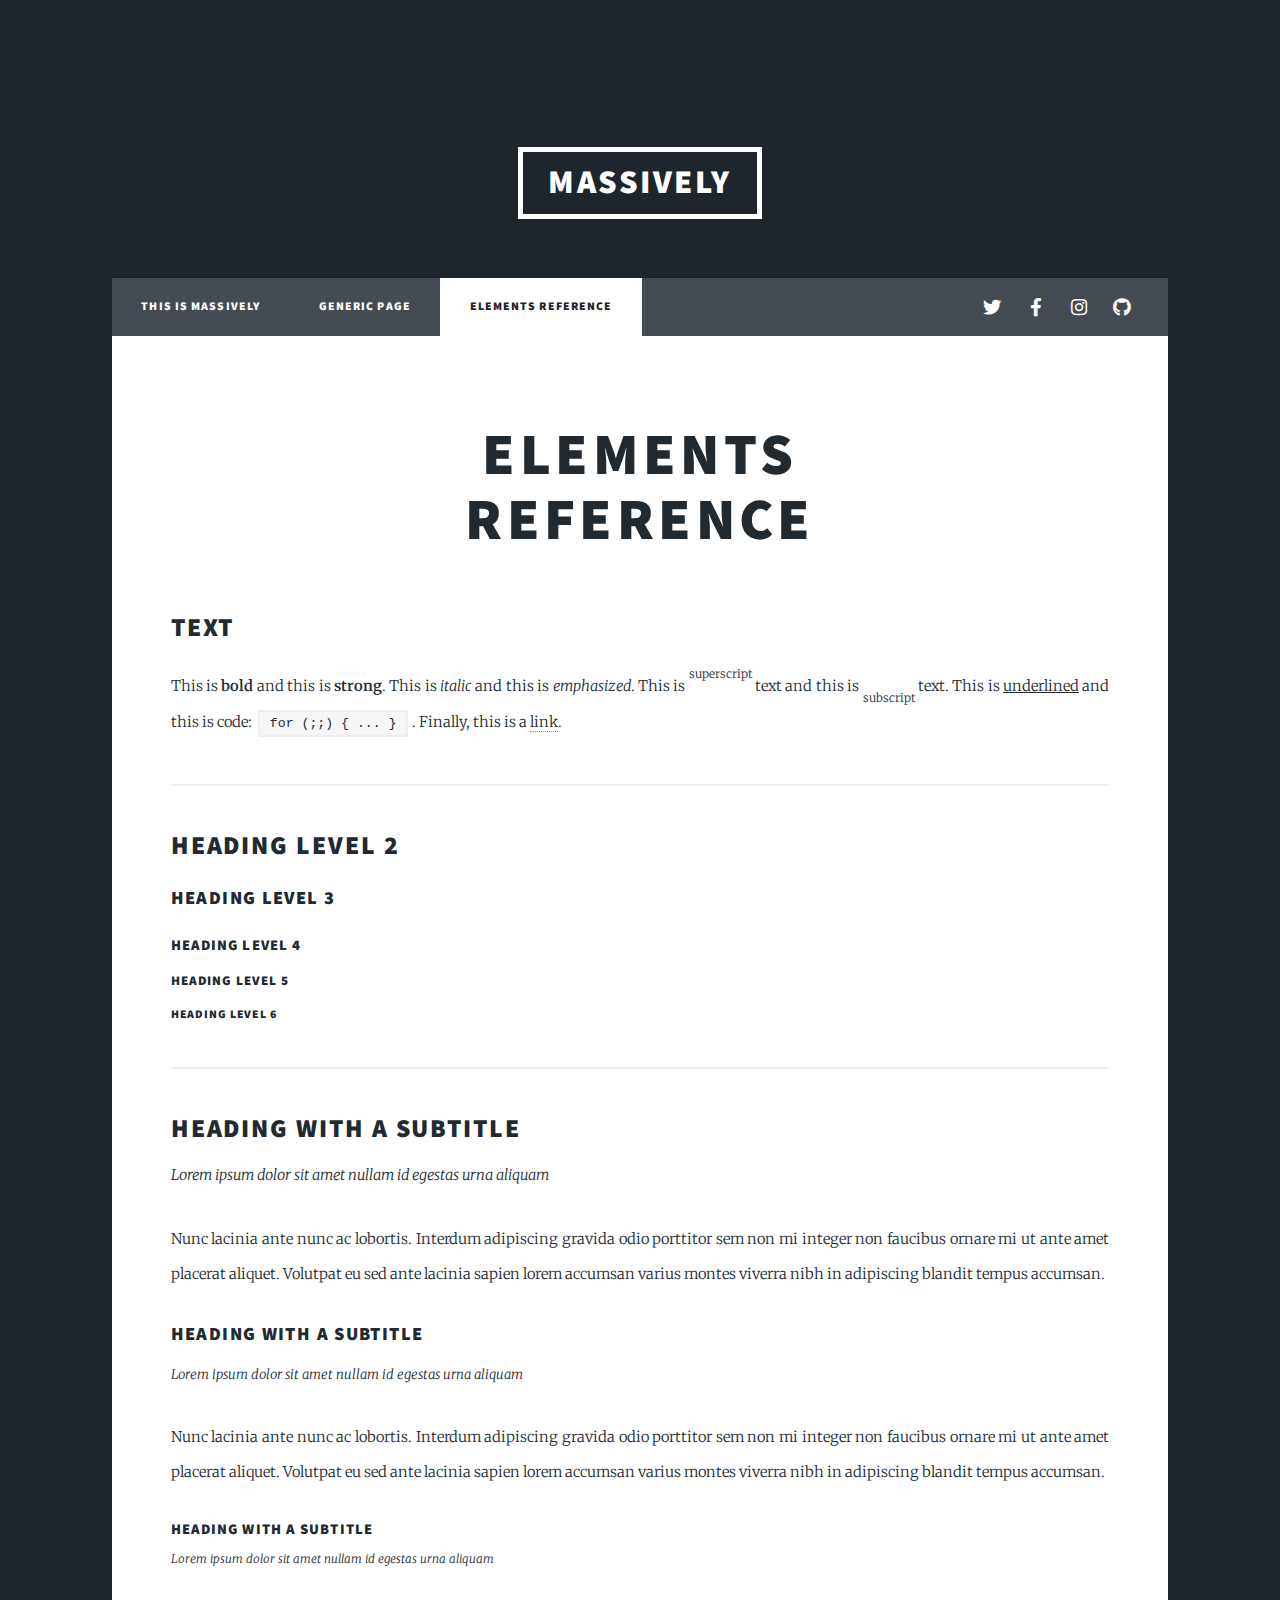
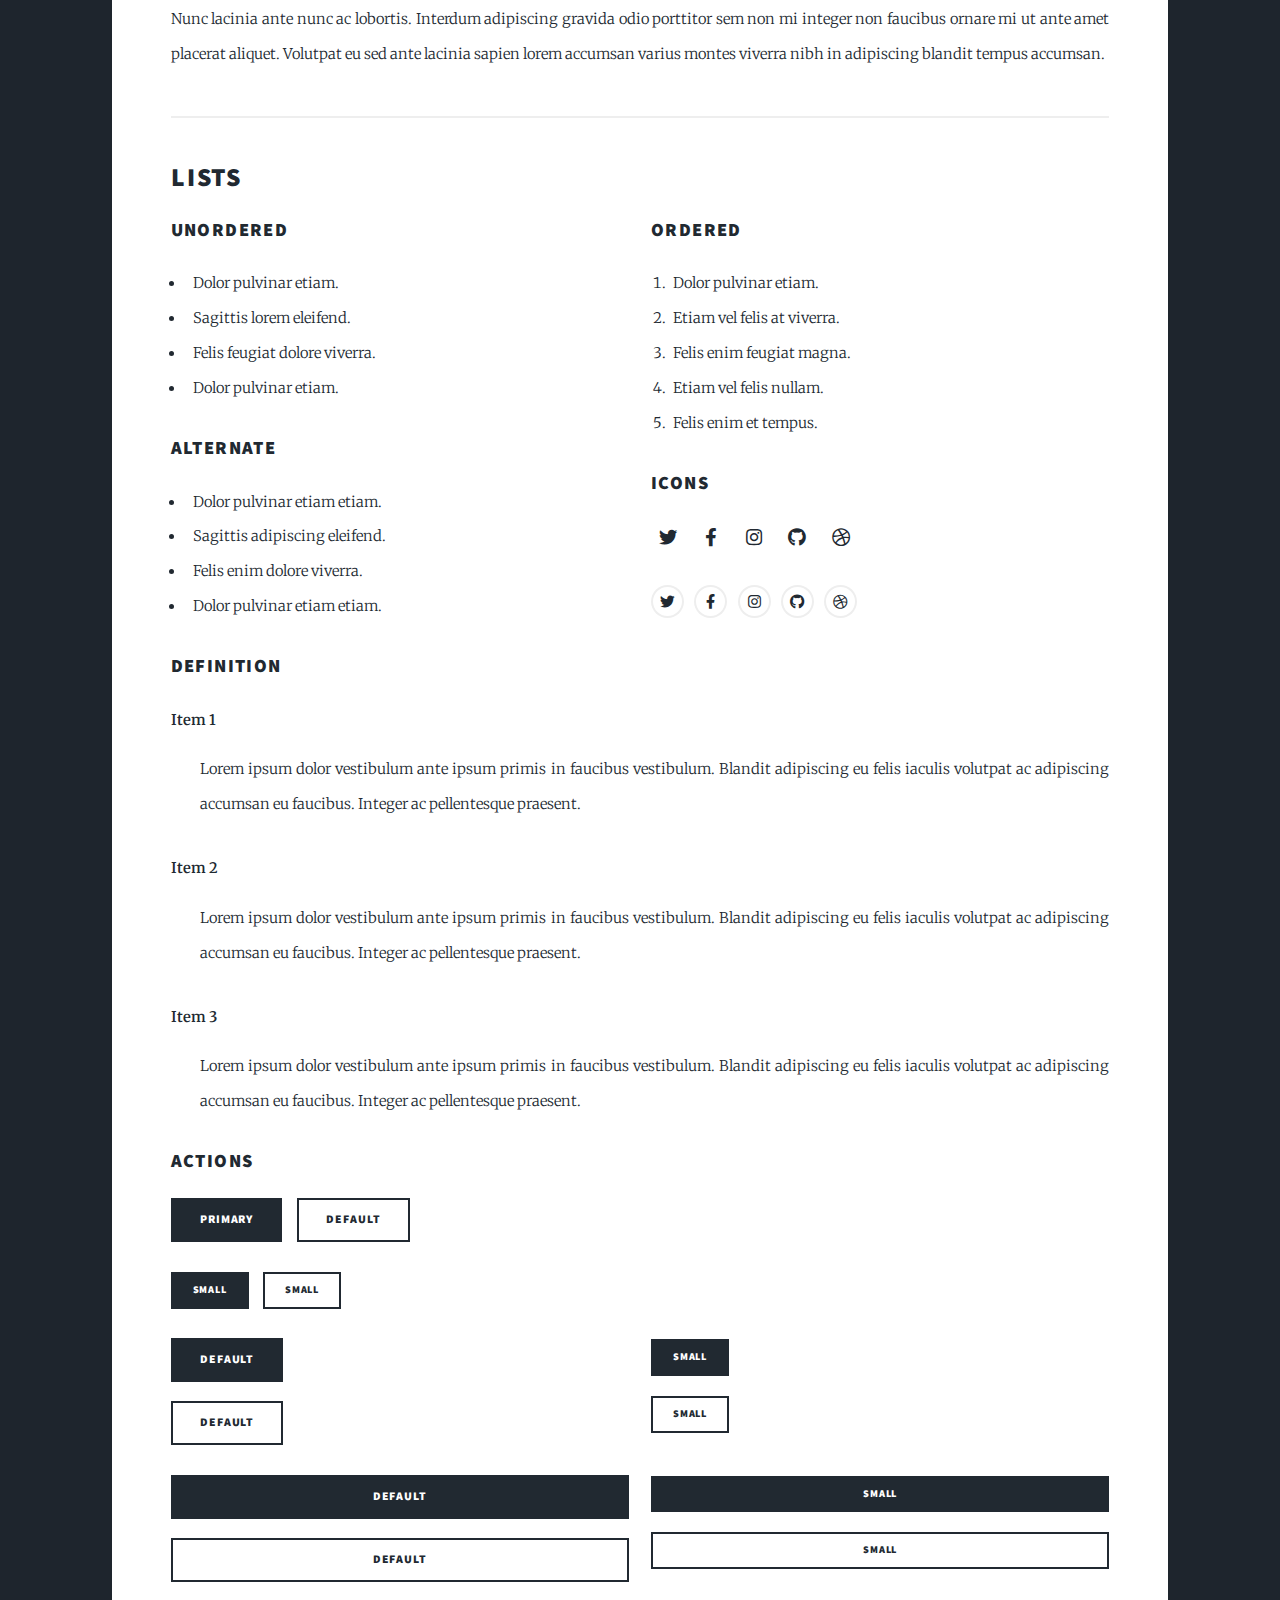
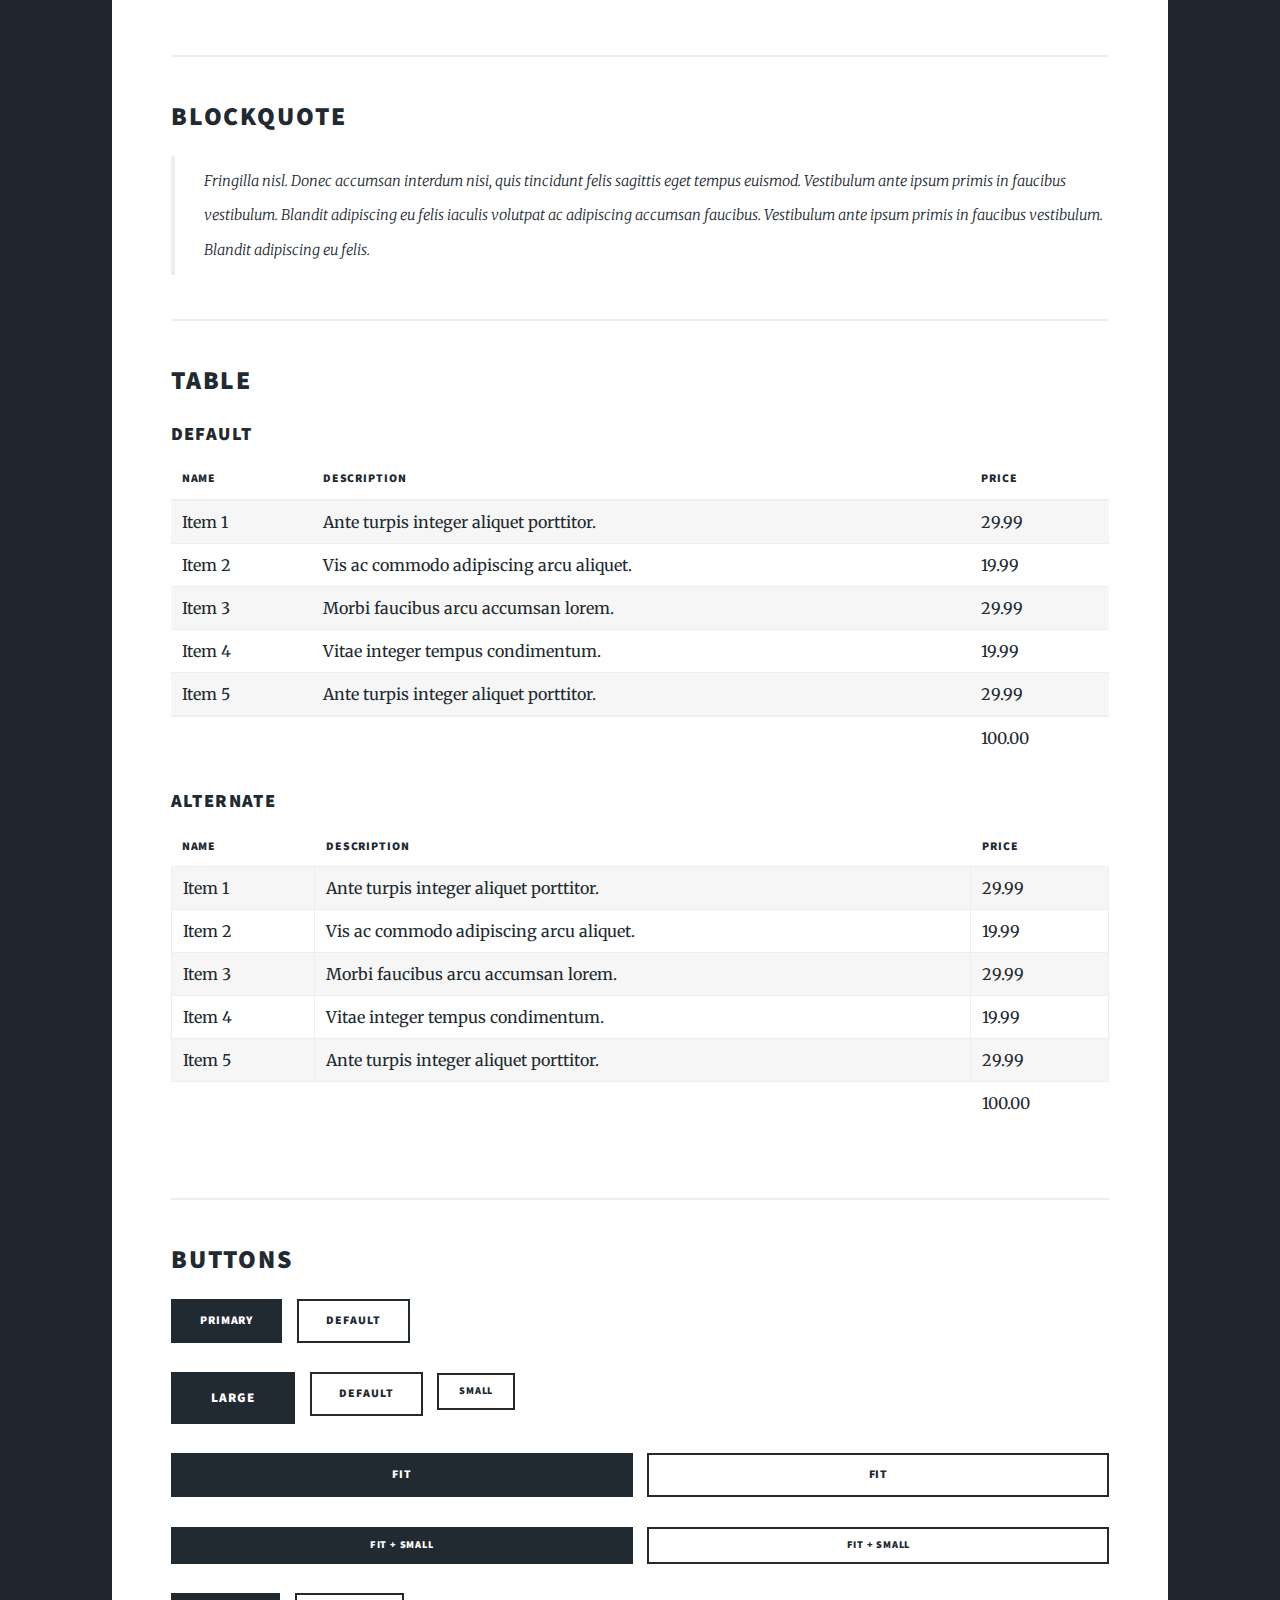
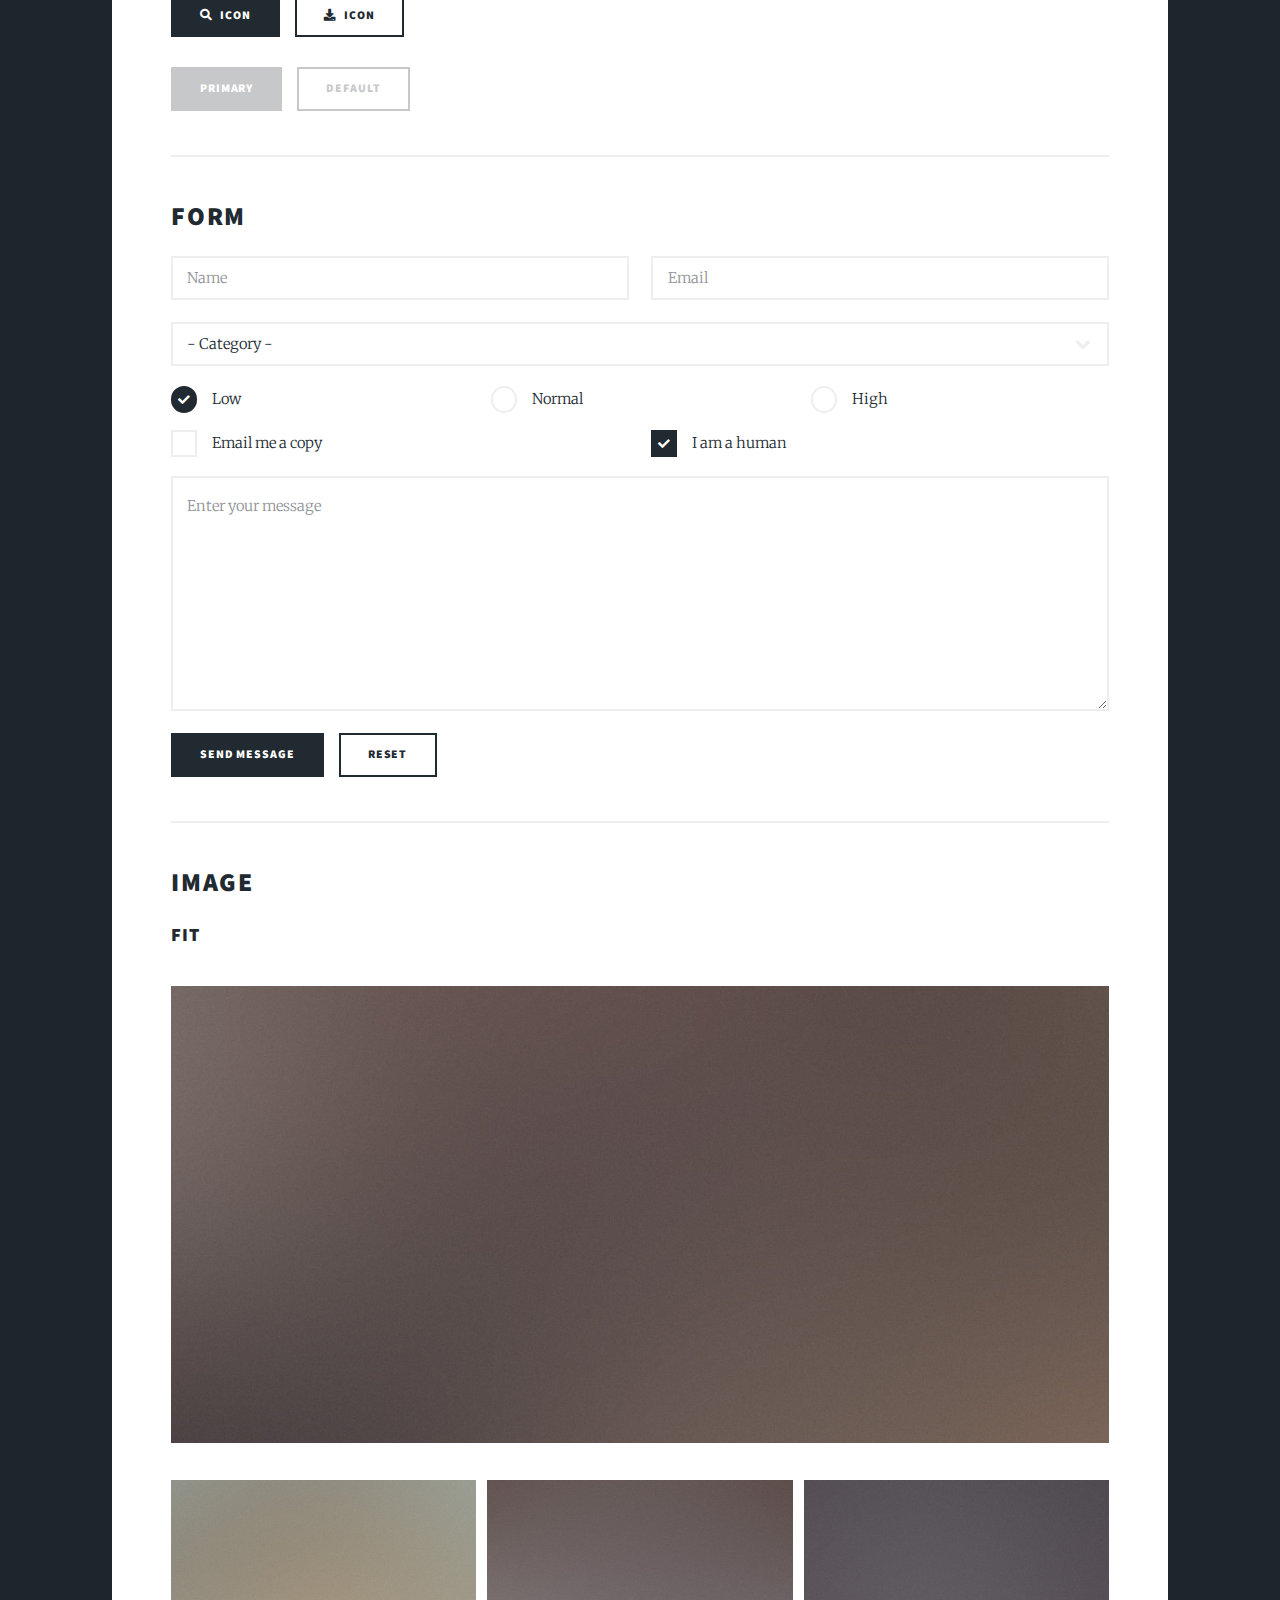
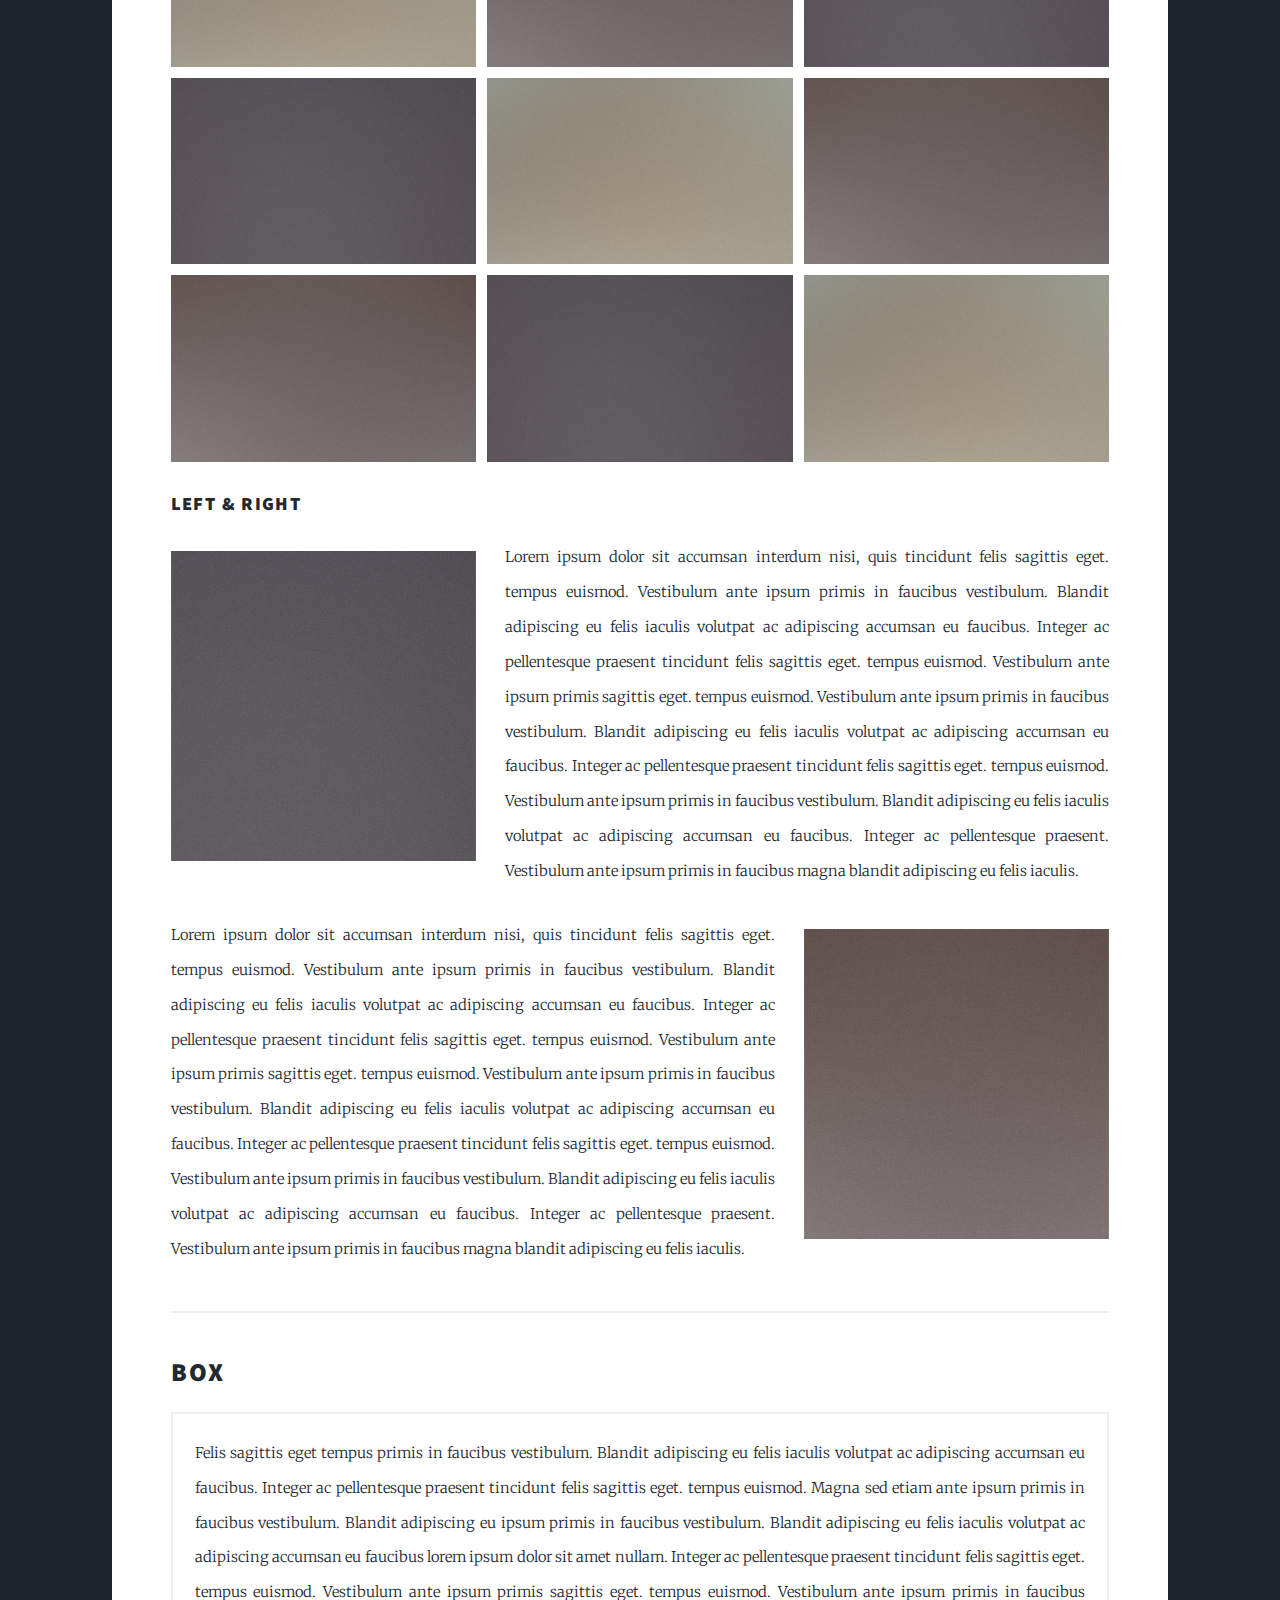
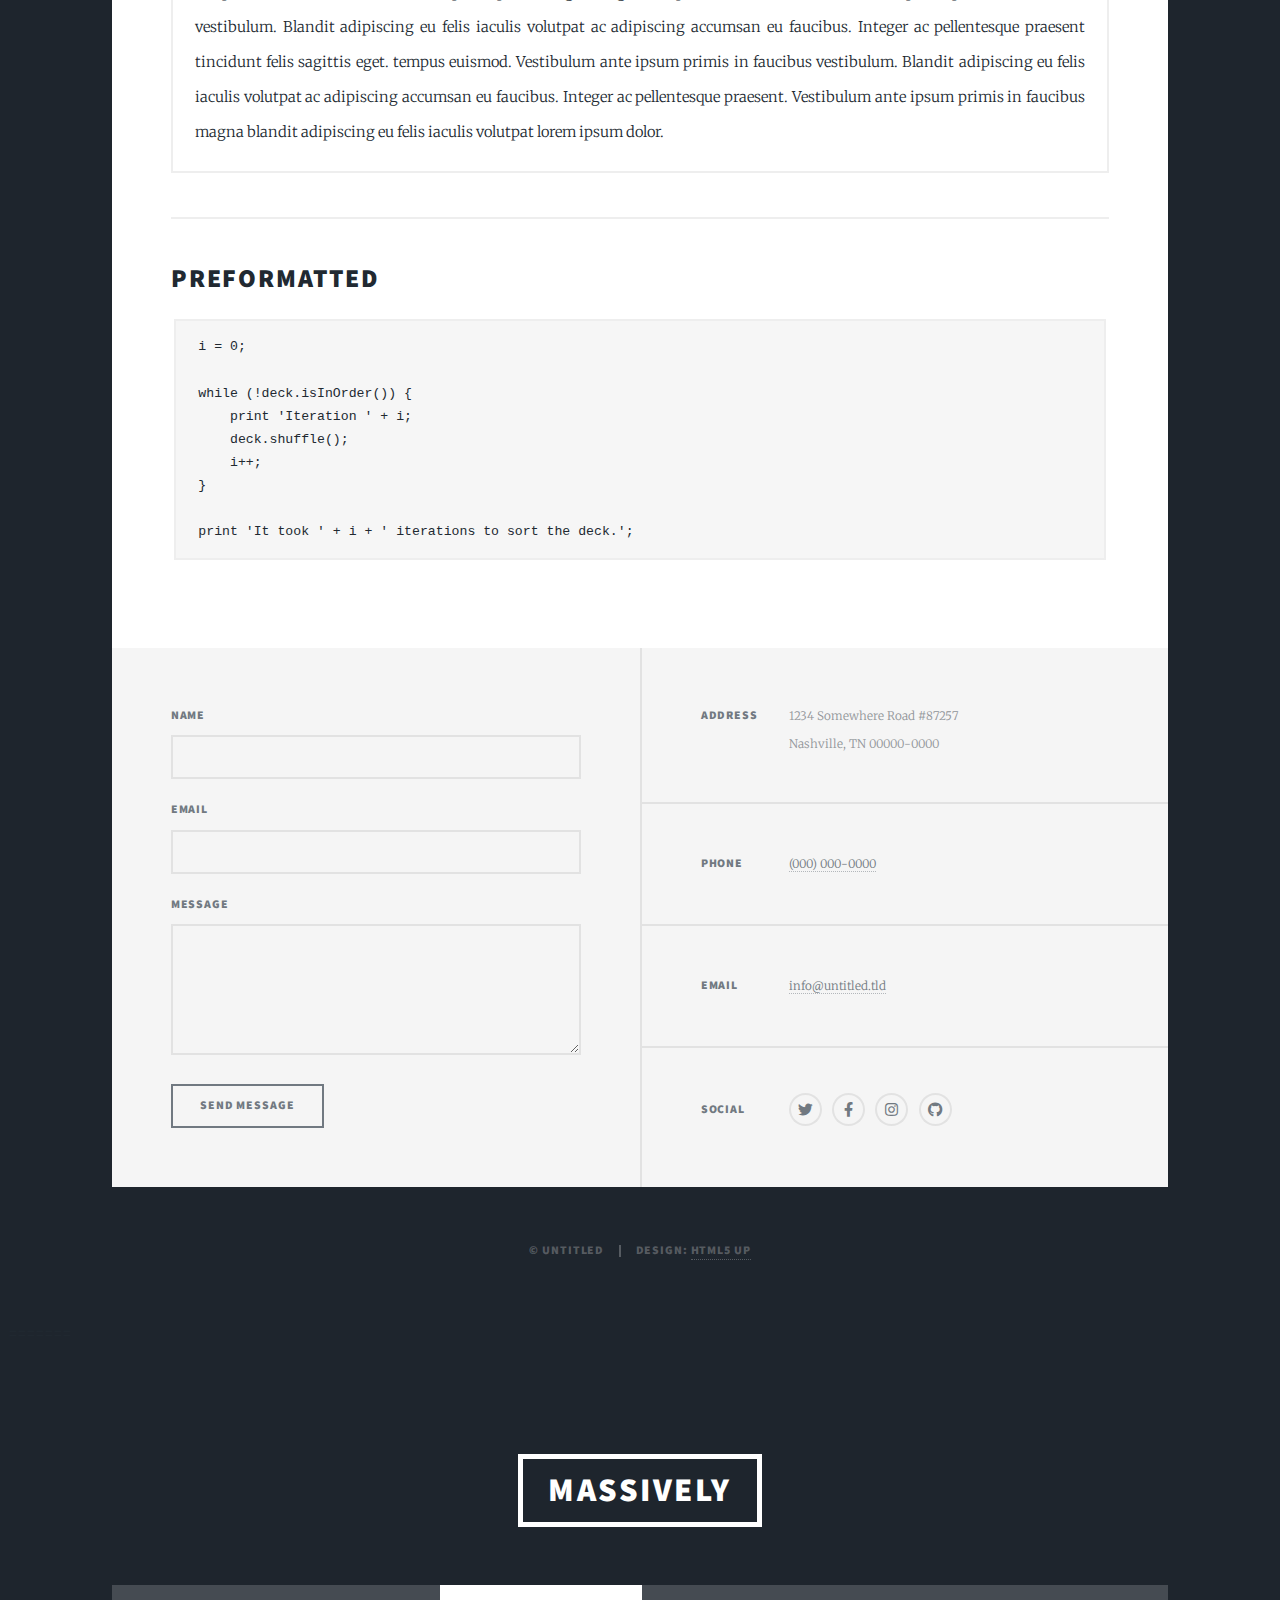
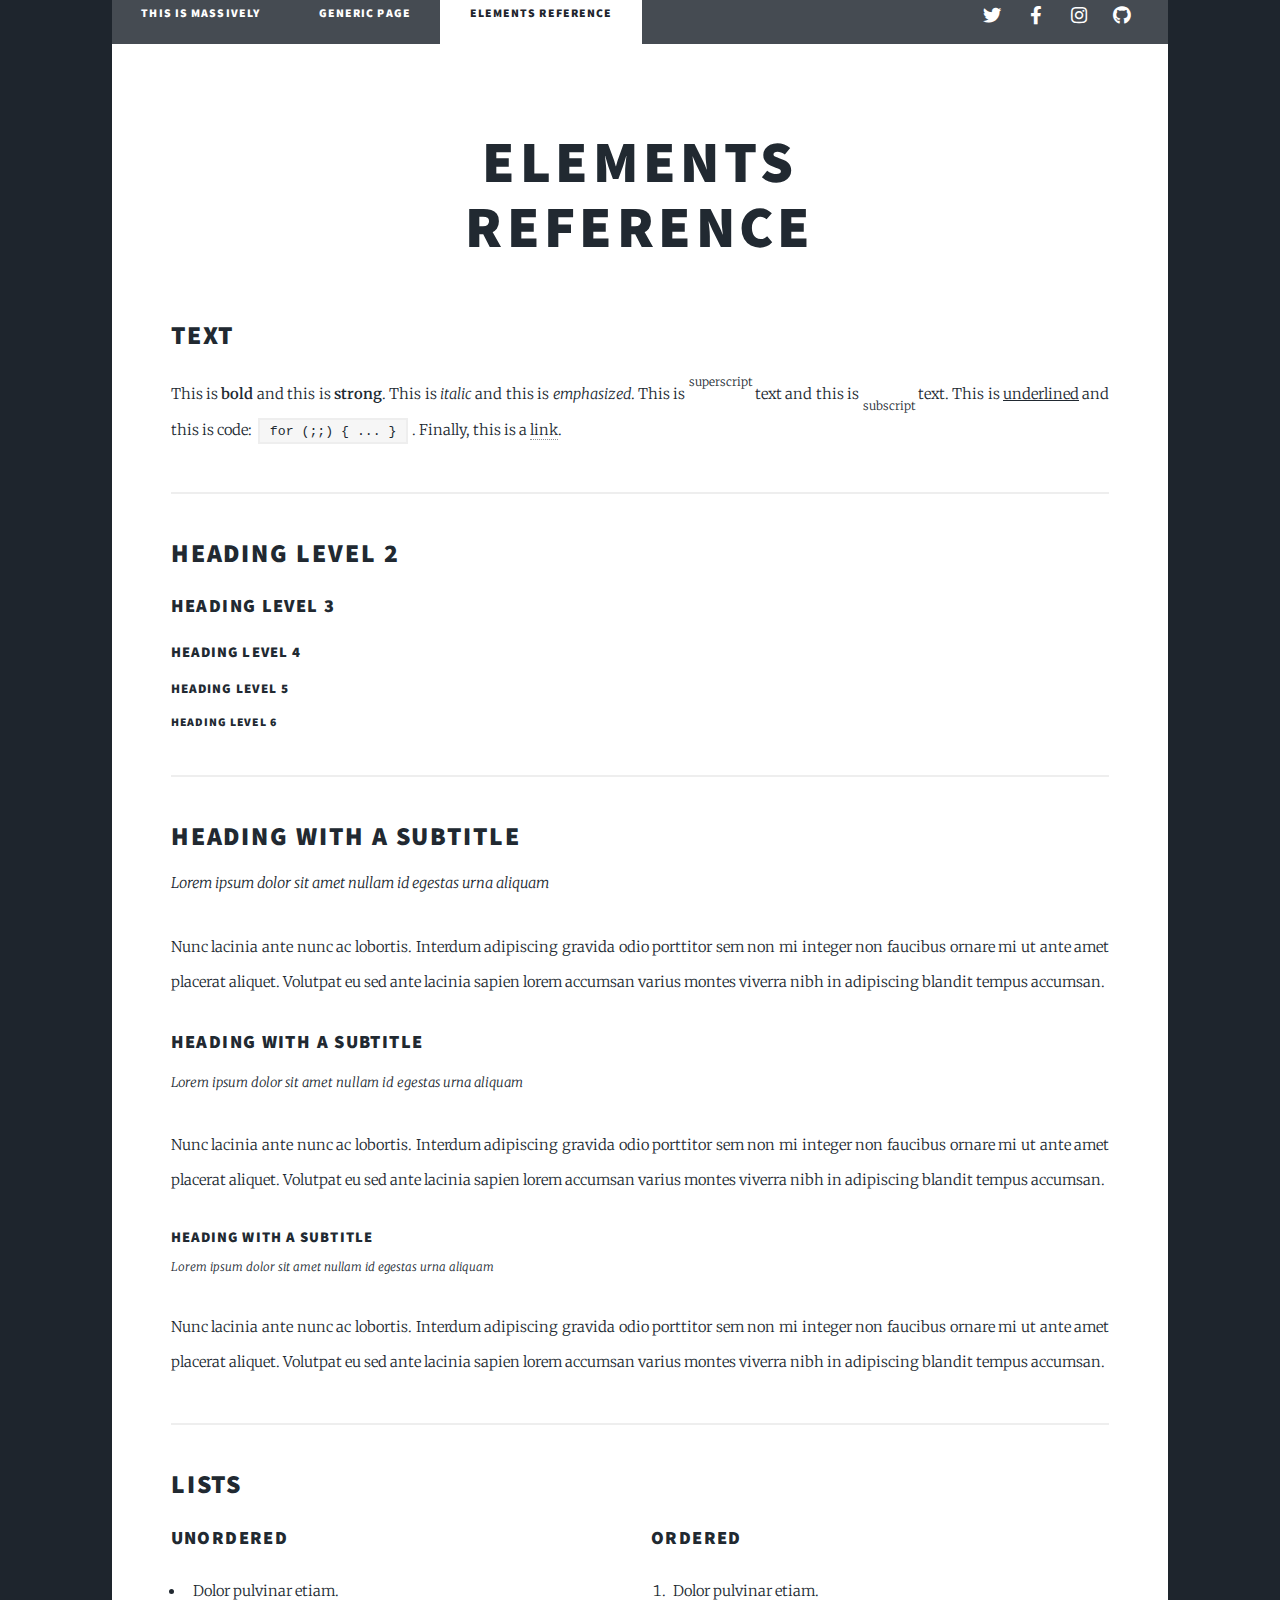
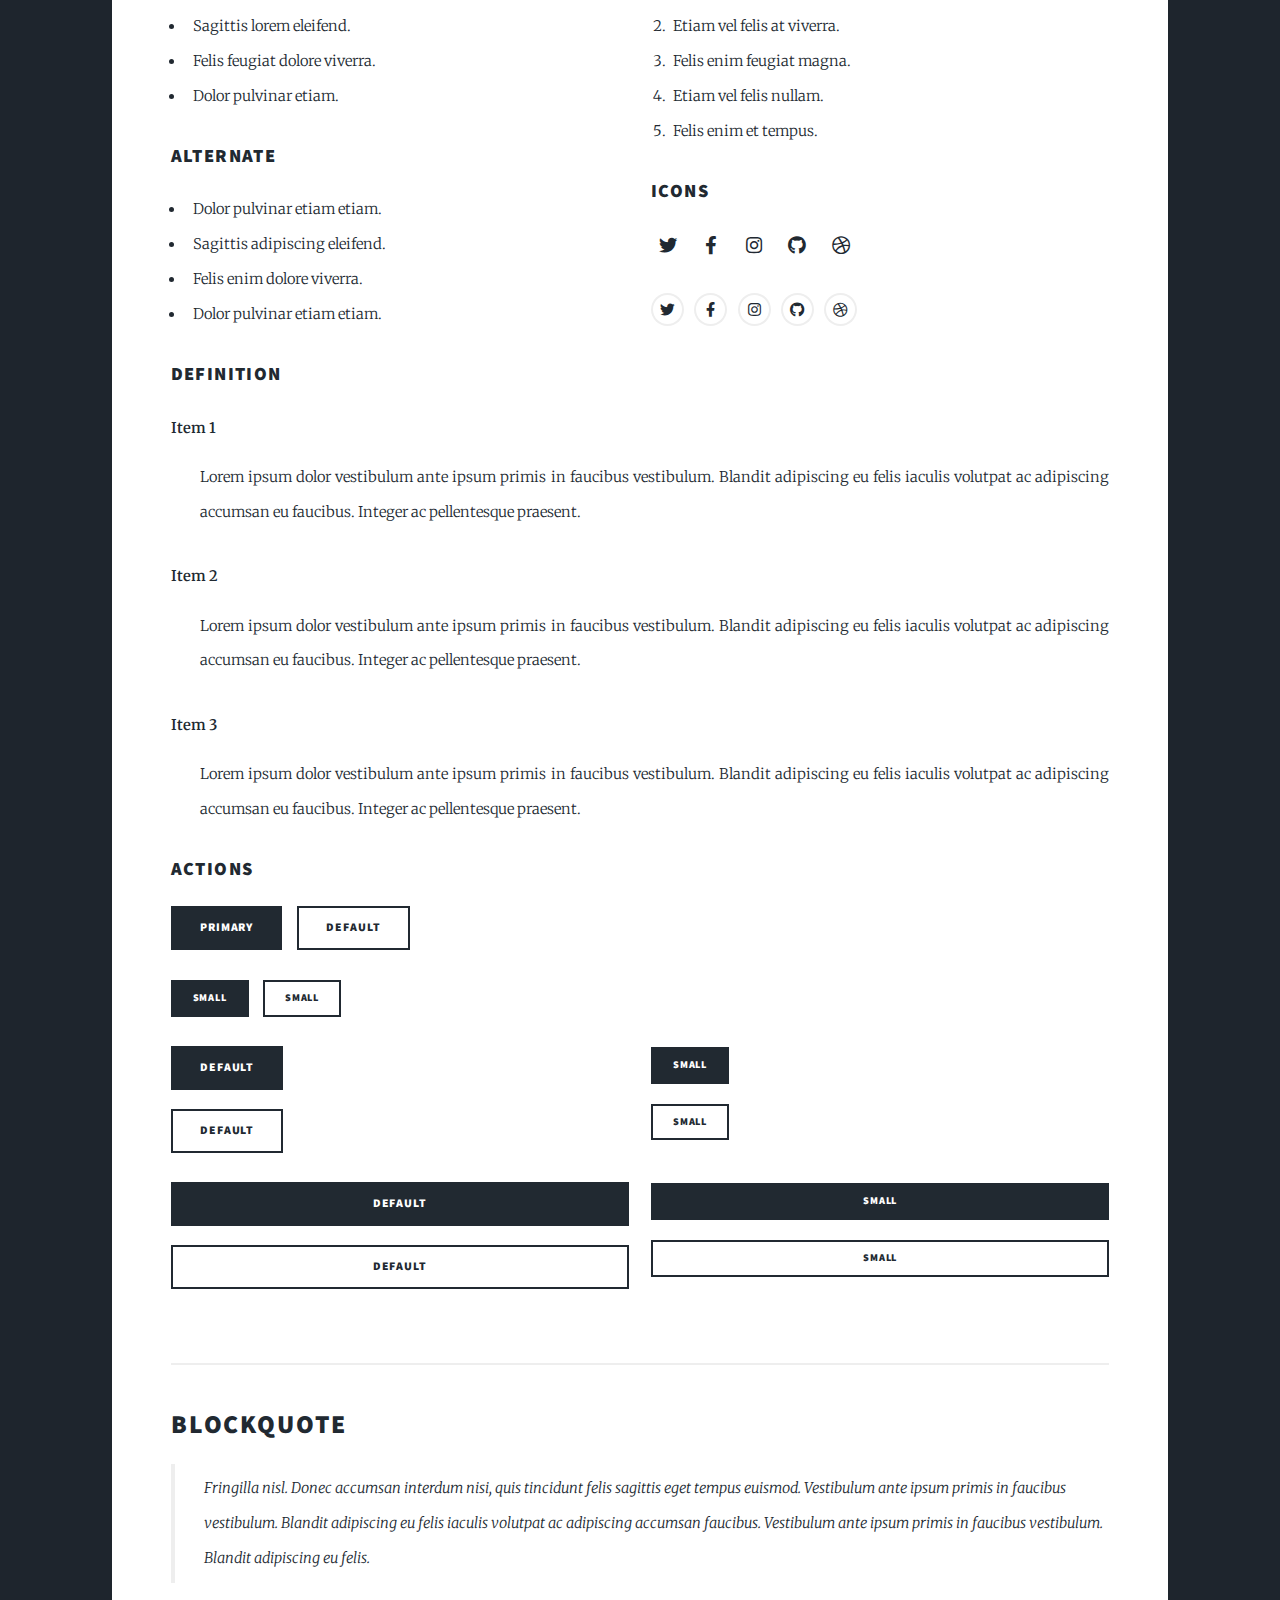
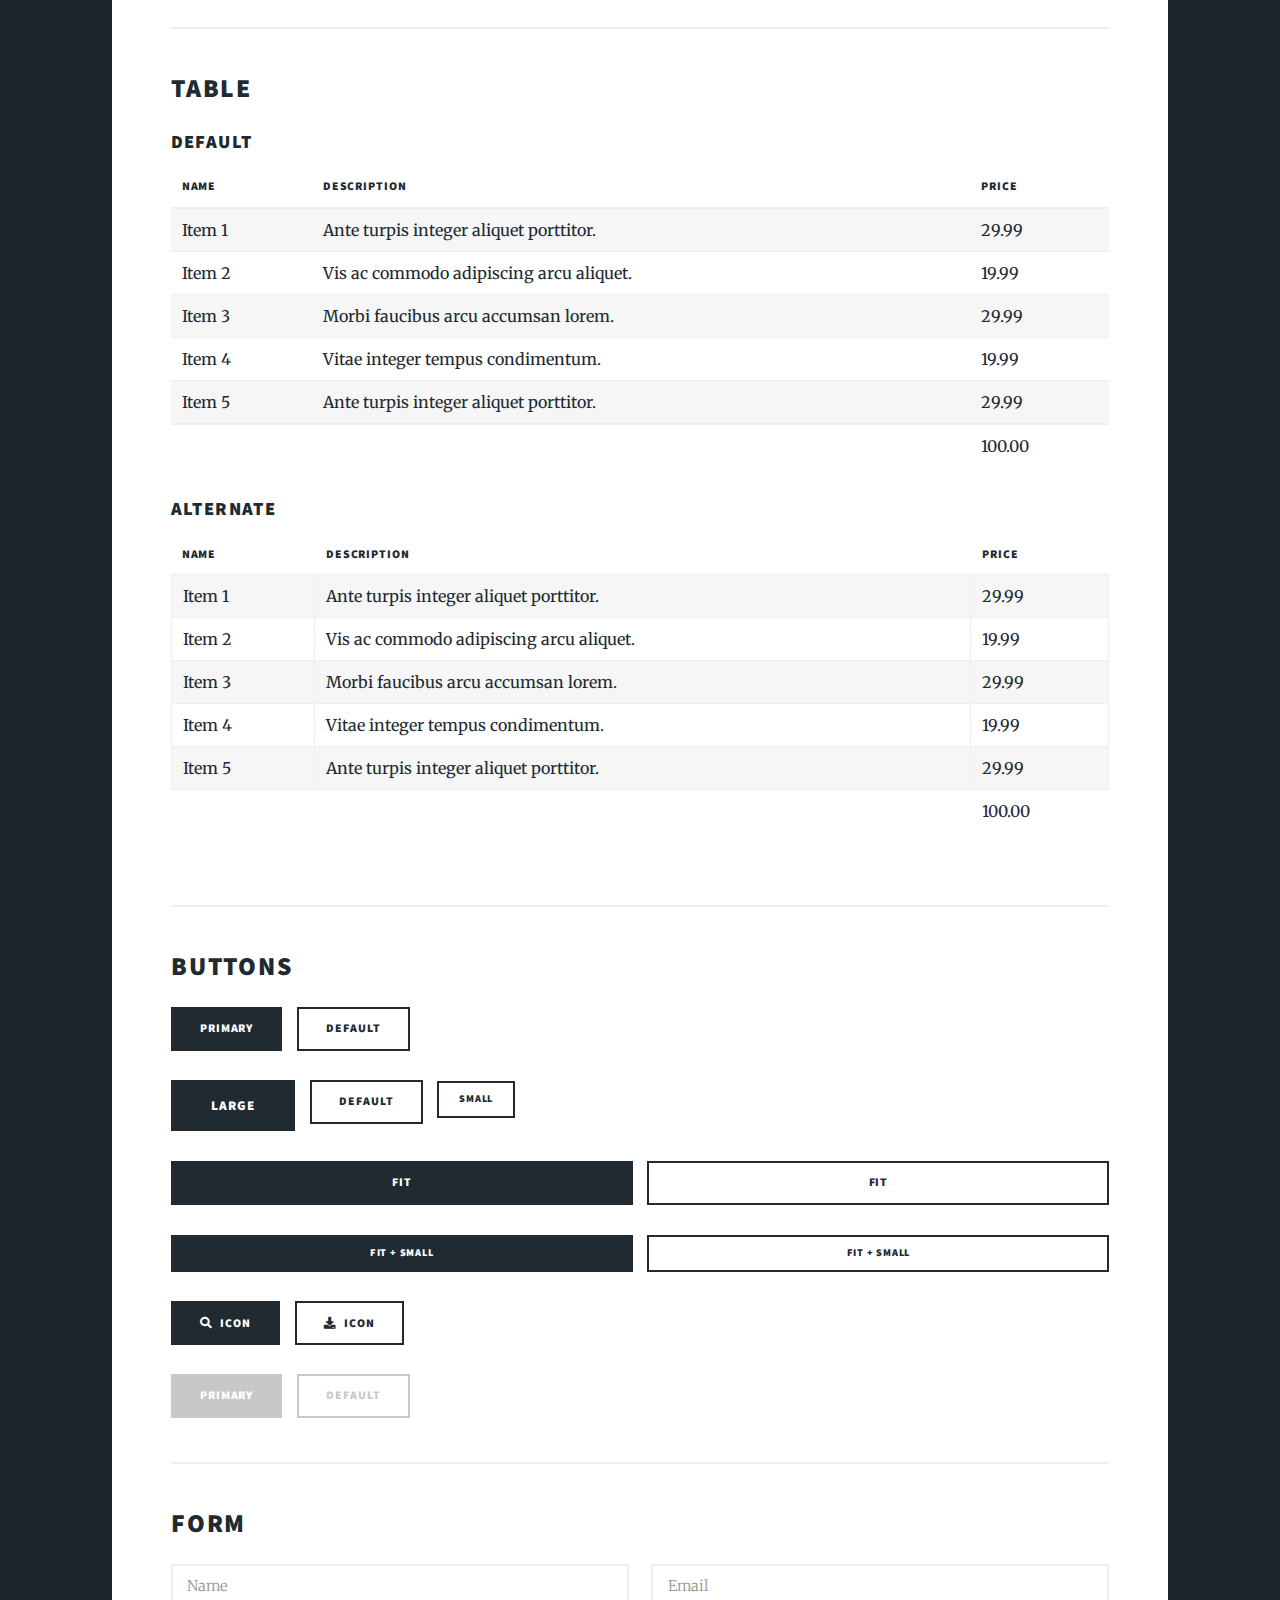
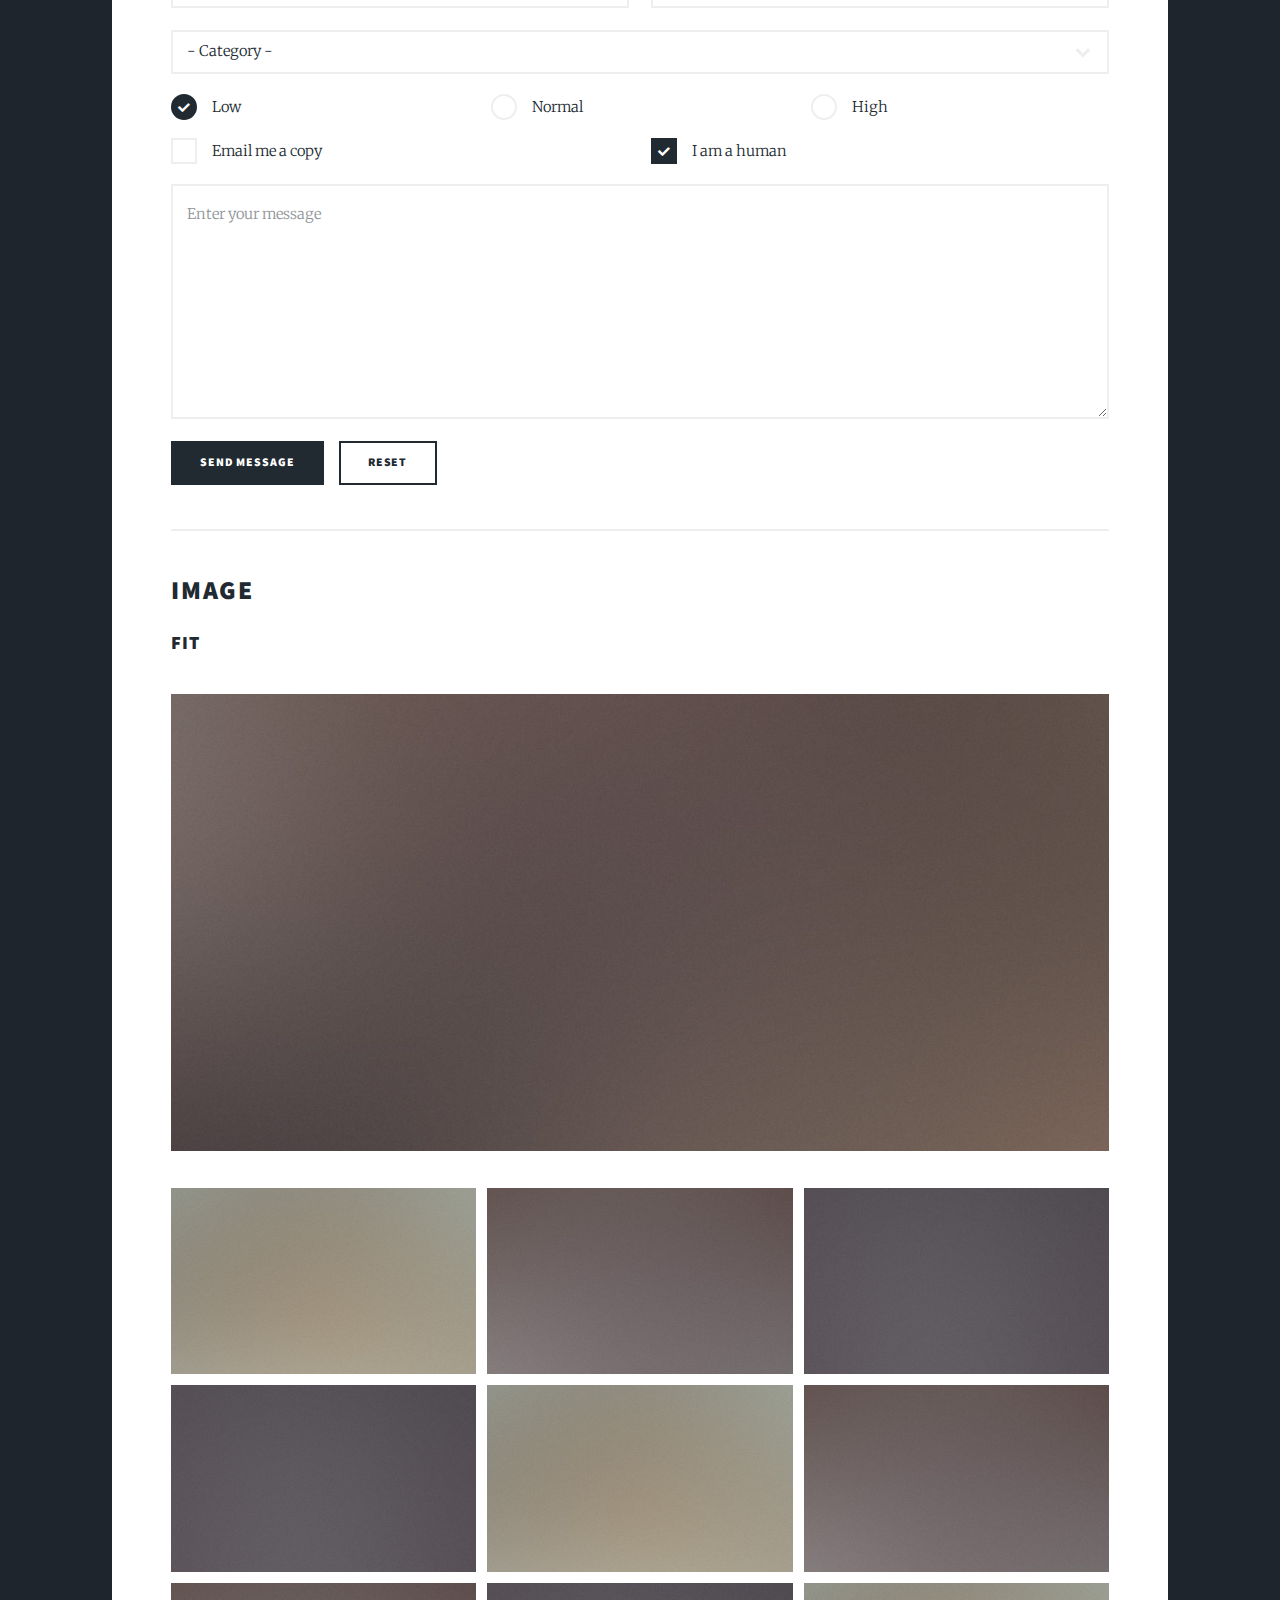
==== commit ab5cc74a: "Update" ====
--- a/elements.html
+++ b/elements.html
@@ -1,498 +1,998 @@
-<!DOCTYPE HTML>
-<!--
-	Massively by HTML5 UP
-	html5up.net | @ajlkn
-	Free for personal and commercial use under the CCA 3.0 license (html5up.net/license)
--->
-<html>
-	<head>
-		<title>Elements Reference - Massively by HTML5 UP</title>
-		<meta charset="utf-8" />
-		<meta name="viewport" content="width=device-width, initial-scale=1, user-scalable=no" />
-		<link rel="stylesheet" href="assets/css/main.css" />
-		<noscript><link rel="stylesheet" href="assets/css/noscript.css" /></noscript>
-	</head>
-	<body class="is-preload">
-
-		<!-- Wrapper -->
-			<div id="wrapper">
-
-				<!-- Header -->
-					<header id="header">
-						<a href="index.html" class="logo">Massively</a>
-					</header>
-
-				<!-- Nav -->
-					<nav id="nav">
-						<ul class="links">
-							<li><a href="index.html">This is Massively</a></li>
-							<li><a href="generic.html">Generic Page</a></li>
-							<li class="active"><a href="elements.html">Elements Reference</a></li>
-						</ul>
-						<ul class="icons">
-							<li><a href="#" class="icon brands fa-twitter"><span class="label">Twitter</span></a></li>
-							<li><a href="#" class="icon brands fa-facebook-f"><span class="label">Facebook</span></a></li>
-							<li><a href="#" class="icon brands fa-instagram"><span class="label">Instagram</span></a></li>
-							<li><a href="#" class="icon brands fa-github"><span class="label">GitHub</span></a></li>
-						</ul>
-					</nav>
-
-				<!-- Main -->
-					<div id="main">
-
-						<!-- Post -->
-							<section class="post">
-								<header class="major">
-									<h1>Elements<br />
-									Reference</h1>
-								</header>
-
-								<!-- Text stuff -->
-									<h2>Text</h2>
-									<p>This is <b>bold</b> and this is <strong>strong</strong>. This is <i>italic</i> and this is <em>emphasized</em>.
-									This is <sup>superscript</sup> text and this is <sub>subscript</sub> text.
-									This is <u>underlined</u> and this is code: <code>for (;;) { ... }</code>.
-									Finally, this is a <a href="#">link</a>.</p>
-									<hr />
-									<h2>Heading Level 2</h2>
-									<h3>Heading Level 3</h3>
-									<h4>Heading Level 4</h4>
-									<h5>Heading Level 5</h5>
-									<h6>Heading Level 6</h6>
-									<hr />
-									<header>
-										<h2>Heading with a Subtitle</h2>
-										<p>Lorem ipsum dolor sit amet nullam id egestas urna aliquam</p>
-									</header>
-									<p>Nunc lacinia ante nunc ac lobortis. Interdum adipiscing gravida odio porttitor sem non mi integer non faucibus ornare mi ut ante amet placerat aliquet. Volutpat eu sed ante lacinia sapien lorem accumsan varius montes viverra nibh in adipiscing blandit tempus accumsan.</p>
-									<header>
-										<h3>Heading with a Subtitle</h3>
-										<p>Lorem ipsum dolor sit amet nullam id egestas urna aliquam</p>
-									</header>
-									<p>Nunc lacinia ante nunc ac lobortis. Interdum adipiscing gravida odio porttitor sem non mi integer non faucibus ornare mi ut ante amet placerat aliquet. Volutpat eu sed ante lacinia sapien lorem accumsan varius montes viverra nibh in adipiscing blandit tempus accumsan.</p>
-									<header>
-										<h4>Heading with a Subtitle</h4>
-										<p>Lorem ipsum dolor sit amet nullam id egestas urna aliquam</p>
-									</header>
-									<p>Nunc lacinia ante nunc ac lobortis. Interdum adipiscing gravida odio porttitor sem non mi integer non faucibus ornare mi ut ante amet placerat aliquet. Volutpat eu sed ante lacinia sapien lorem accumsan varius montes viverra nibh in adipiscing blandit tempus accumsan.</p>
-
-									<hr />
-
-								<!-- Lists -->
-									<h2>Lists</h2>
-									<div class="row">
-										<div class="col-6 col-12-small">
-
-											<h3>Unordered</h3>
-											<ul>
-												<li>Dolor pulvinar etiam.</li>
-												<li>Sagittis lorem eleifend.</li>
-												<li>Felis feugiat dolore viverra.</li>
-												<li>Dolor pulvinar etiam.</li>
-											</ul>
-
-											<h3>Alternate</h3>
-											<ul class="alt">
-												<li>Dolor pulvinar etiam etiam.</li>
-												<li>Sagittis adipiscing eleifend.</li>
-												<li>Felis enim dolore viverra.</li>
-												<li>Dolor pulvinar etiam etiam.</li>
-											</ul>
-
-										</div>
-										<div class="col-6 col-12-small">
-
-											<h3>Ordered</h3>
-											<ol>
-												<li>Dolor pulvinar etiam.</li>
-												<li>Etiam vel felis at viverra.</li>
-												<li>Felis enim feugiat magna.</li>
-												<li>Etiam vel felis nullam.</li>
-												<li>Felis enim et tempus.</li>
-											</ol>
-
-											<h3>Icons</h3>
-											<ul class="icons">
-												<li><a href="#" class="icon brands fa-twitter"><span class="label">Twitter</span></a></li>
-												<li><a href="#" class="icon brands fa-facebook-f"><span class="label">Facebook</span></a></li>
-												<li><a href="#" class="icon brands fa-instagram"><span class="label">Instagram</span></a></li>
-												<li><a href="#" class="icon brands fa-github"><span class="label">Github</span></a></li>
-												<li><a href="#" class="icon brands fa-dribbble"><span class="label">Dribbble</span></a></li>
-											</ul>
-											<ul class="icons alt">
-												<li><a href="#" class="icon brands alt fa-twitter"><span class="label">Twitter</span></a></li>
-												<li><a href="#" class="icon brands alt fa-facebook-f"><span class="label">Facebook</span></a></li>
-												<li><a href="#" class="icon brands alt fa-instagram"><span class="label">Instagram</span></a></li>
-												<li><a href="#" class="icon brands alt fa-github"><span class="label">Github</span></a></li>
-												<li><a href="#" class="icon brands alt fa-dribbble"><span class="label">Dribbble</span></a></li>
-											</ul>
-
-										</div>
-									</div>
-									<h3>Definition</h3>
-									<dl>
-										<dt>Item 1</dt>
-										<dd>
-											<p>Lorem ipsum dolor vestibulum ante ipsum primis in faucibus vestibulum. Blandit adipiscing eu felis iaculis volutpat ac adipiscing accumsan eu faucibus. Integer ac pellentesque praesent.</p>
-										</dd>
-										<dt>Item 2</dt>
-										<dd>
-											<p>Lorem ipsum dolor vestibulum ante ipsum primis in faucibus vestibulum. Blandit adipiscing eu felis iaculis volutpat ac adipiscing accumsan eu faucibus. Integer ac pellentesque praesent.</p>
-										</dd>
-										<dt>Item 3</dt>
-										<dd>
-											<p>Lorem ipsum dolor vestibulum ante ipsum primis in faucibus vestibulum. Blandit adipiscing eu felis iaculis volutpat ac adipiscing accumsan eu faucibus. Integer ac pellentesque praesent.</p>
-										</dd>
-									</dl>
-
-									<h3>Actions</h3>
-									<ul class="actions">
-										<li><a href="#" class="button primary">Primary</a></li>
-										<li><a href="#" class="button">Default</a></li>
-									</ul>
-									<ul class="actions small">
-										<li><a href="#" class="button primary small">Small</a></li>
-										<li><a href="#" class="button small">Small</a></li>
-									</ul>
-									<div class="row">
-										<div class="col-6 col-12-small">
-											<ul class="actions stacked">
-												<li><a href="#" class="button primary">Default</a></li>
-												<li><a href="#" class="button">Default</a></li>
-											</ul>
-										</div>
-										<div class="col-6 col-12-small">
-											<ul class="actions stacked">
-												<li><a href="#" class="button primary small">Small</a></li>
-												<li><a href="#" class="button small">Small</a></li>
-											</ul>
-										</div>
-									</div>
-									<div class="row">
-										<div class="col-6 col-12-small">
-											<ul class="actions stacked">
-												<li><a href="#" class="button primary fit">Default</a></li>
-												<li><a href="#" class="button fit">Default</a></li>
-											</ul>
-										</div>
-										<div class="col-6 col-12-small">
-											<ul class="actions stacked">
-												<li><a href="#" class="button primary small fit">Small</a></li>
-												<li><a href="#" class="button small fit">Small</a></li>
-											</ul>
-										</div>
-									</div>
-
-									<hr />
-
-								<!-- Blockquote -->
-									<h2>Blockquote</h2>
-									<blockquote>Fringilla nisl. Donec accumsan interdum nisi, quis tincidunt felis sagittis eget tempus euismod. Vestibulum ante ipsum primis in faucibus vestibulum. Blandit adipiscing eu felis iaculis volutpat ac adipiscing accumsan faucibus. Vestibulum ante ipsum primis in faucibus vestibulum. Blandit adipiscing eu felis.</blockquote>
-
-									<hr />
-
-								<!-- Table -->
-									<h2>Table</h2>
-
-									<h3>Default</h3>
-									<div class="table-wrapper">
-										<table>
-											<thead>
-												<tr>
-													<th>Name</th>
-													<th>Description</th>
-													<th>Price</th>
-												</tr>
-											</thead>
-											<tbody>
-												<tr>
-													<td>Item 1</td>
-													<td>Ante turpis integer aliquet porttitor.</td>
-													<td>29.99</td>
-												</tr>
-												<tr>
-													<td>Item 2</td>
-													<td>Vis ac commodo adipiscing arcu aliquet.</td>
-													<td>19.99</td>
-												</tr>
-												<tr>
-													<td>Item 3</td>
-													<td> Morbi faucibus arcu accumsan lorem.</td>
-													<td>29.99</td>
-												</tr>
-												<tr>
-													<td>Item 4</td>
-													<td>Vitae integer tempus condimentum.</td>
-													<td>19.99</td>
-												</tr>
-												<tr>
-													<td>Item 5</td>
-													<td>Ante turpis integer aliquet porttitor.</td>
-													<td>29.99</td>
-												</tr>
-											</tbody>
-											<tfoot>
-												<tr>
-													<td colspan="2"></td>
-													<td>100.00</td>
-												</tr>
-											</tfoot>
-										</table>
-									</div>
-
-									<h3>Alternate</h3>
-									<div class="table-wrapper">
-										<table class="alt">
-											<thead>
-												<tr>
-													<th>Name</th>
-													<th>Description</th>
-													<th>Price</th>
-												</tr>
-											</thead>
-											<tbody>
-												<tr>
-													<td>Item 1</td>
-													<td>Ante turpis integer aliquet porttitor.</td>
-													<td>29.99</td>
-												</tr>
-												<tr>
-													<td>Item 2</td>
-													<td>Vis ac commodo adipiscing arcu aliquet.</td>
-													<td>19.99</td>
-												</tr>
-												<tr>
-													<td>Item 3</td>
-													<td> Morbi faucibus arcu accumsan lorem.</td>
-													<td>29.99</td>
-												</tr>
-												<tr>
-													<td>Item 4</td>
-													<td>Vitae integer tempus condimentum.</td>
-													<td>19.99</td>
-												</tr>
-												<tr>
-													<td>Item 5</td>
-													<td>Ante turpis integer aliquet porttitor.</td>
-													<td>29.99</td>
-												</tr>
-											</tbody>
-											<tfoot>
-												<tr>
-													<td colspan="2"></td>
-													<td>100.00</td>
-												</tr>
-											</tfoot>
-										</table>
-									</div>
-
-									<hr />
-
-								<!-- Buttons -->
-									<h2>Buttons</h2>
-									<ul class="actions">
-										<li><a href="#" class="button primary">Primary</a></li>
-										<li><a href="#" class="button">Default</a></li>
-									</ul>
-									<ul class="actions">
-										<li><a href="#" class="button primary large">Large</a></li>
-										<li><a href="#" class="button">Default</a></li>
-										<li><a href="#" class="button small">Small</a></li>
-									</ul>
-									<ul class="actions fit">
-										<li><a href="#" class="button primary fit">Fit</a></li>
-										<li><a href="#" class="button fit">Fit</a></li>
-									</ul>
-									<ul class="actions fit small">
-										<li><a href="#" class="button primary fit small">Fit + Small</a></li>
-										<li><a href="#" class="button fit small">Fit + Small</a></li>
-									</ul>
-									<ul class="actions">
-										<li><a href="#" class="button primary icon solid fa-search">Icon</a></li>
-										<li><a href="#" class="button icon solid fa-download">Icon</a></li>
-									</ul>
-									<ul class="actions">
-										<li><span class="button primary disabled">Primary</span></li>
-										<li><span class="button disabled">Default</span></li>
-									</ul>
-
-									<hr />
-
-								<!-- Form -->
-									<h2>Form</h2>
-
-									<form method="post" action="#">
-										<div class="row gtr-uniform">
-											<div class="col-6 col-12-xsmall">
-												<input type="text" name="demo-name" id="demo-name" value="" placeholder="Name" />
-											</div>
-											<div class="col-6 col-12-xsmall">
-												<input type="email" name="demo-email" id="demo-email" value="" placeholder="Email" />
-											</div>
-											<!-- Break -->
-											<div class="col-12">
-												<select name="demo-category" id="demo-category">
-													<option value="">- Category -</option>
-													<option value="1">Manufacturing</option>
-													<option value="1">Shipping</option>
-													<option value="1">Administration</option>
-													<option value="1">Human Resources</option>
-												</select>
-											</div>
-											<!-- Break -->
-											<div class="col-4 col-12-small">
-												<input type="radio" id="demo-priority-low" name="demo-priority" checked>
-												<label for="demo-priority-low">Low</label>
-											</div>
-											<div class="col-4 col-12-small">
-												<input type="radio" id="demo-priority-normal" name="demo-priority">
-												<label for="demo-priority-normal">Normal</label>
-											</div>
-											<div class="col-4 col-12-small">
-												<input type="radio" id="demo-priority-high" name="demo-priority">
-												<label for="demo-priority-high">High</label>
-											</div>
-											<!-- Break -->
-											<div class="col-6 col-12-small">
-												<input type="checkbox" id="demo-copy" name="demo-copy">
-												<label for="demo-copy">Email me a copy</label>
-											</div>
-											<div class="col-6 col-12-small">
-												<input type="checkbox" id="demo-human" name="demo-human" checked>
-												<label for="demo-human">I am a human</label>
-											</div>
-											<!-- Break -->
-											<div class="col-12">
-												<textarea name="demo-message" id="demo-message" placeholder="Enter your message" rows="6"></textarea>
-											</div>
-											<!-- Break -->
-											<div class="col-12">
-												<ul class="actions">
-													<li><input type="submit" value="Send Message" class="primary" /></li>
-													<li><input type="reset" value="Reset" /></li>
-												</ul>
-											</div>
-										</div>
-									</form>
-
-									<hr />
-
-								<!-- Image -->
-									<h2>Image</h2>
-
-									<h3>Fit</h3>
-									<span class="image fit"><img src="images/pic01.jpg" alt="" /></span>
-									<div class="box alt">
-										<div class="row gtr-50 gtr-uniform">
-											<div class="col-4"><span class="image fit"><img src="images/pic02.jpg" alt="" /></span></div>
-											<div class="col-4"><span class="image fit"><img src="images/pic03.jpg" alt="" /></span></div>
-											<div class="col-4"><span class="image fit"><img src="images/pic04.jpg" alt="" /></span></div>
-											<!-- Break -->
-											<div class="col-4"><span class="image fit"><img src="images/pic04.jpg" alt="" /></span></div>
-											<div class="col-4"><span class="image fit"><img src="images/pic02.jpg" alt="" /></span></div>
-											<div class="col-4"><span class="image fit"><img src="images/pic03.jpg" alt="" /></span></div>
-											<!-- Break -->
-											<div class="col-4"><span class="image fit"><img src="images/pic03.jpg" alt="" /></span></div>
-											<div class="col-4"><span class="image fit"><img src="images/pic04.jpg" alt="" /></span></div>
-											<div class="col-4"><span class="image fit"><img src="images/pic02.jpg" alt="" /></span></div>
-										</div>
-									</div>
-
-									<h3>Left &amp; Right</h3>
-									<p><span class="image left"><img src="images/pic08.jpg" alt="" /></span>Lorem ipsum dolor sit accumsan interdum nisi, quis tincidunt felis sagittis eget. tempus euismod. Vestibulum ante ipsum primis in faucibus vestibulum. Blandit adipiscing eu felis iaculis volutpat ac adipiscing accumsan eu faucibus. Integer ac pellentesque praesent tincidunt felis sagittis eget. tempus euismod. Vestibulum ante ipsum primis sagittis eget. tempus euismod. Vestibulum ante ipsum primis in faucibus vestibulum. Blandit adipiscing eu felis iaculis volutpat ac adipiscing accumsan eu faucibus. Integer ac pellentesque praesent tincidunt felis sagittis eget. tempus euismod. Vestibulum ante ipsum primis in faucibus vestibulum. Blandit adipiscing eu felis iaculis volutpat ac adipiscing accumsan eu faucibus. Integer ac pellentesque praesent. Vestibulum ante ipsum primis in faucibus magna blandit adipiscing eu felis iaculis.</p>
-									<p><span class="image right"><img src="images/pic09.jpg" alt="" /></span>Lorem ipsum dolor sit accumsan interdum nisi, quis tincidunt felis sagittis eget. tempus euismod. Vestibulum ante ipsum primis in faucibus vestibulum. Blandit adipiscing eu felis iaculis volutpat ac adipiscing accumsan eu faucibus. Integer ac pellentesque praesent tincidunt felis sagittis eget. tempus euismod. Vestibulum ante ipsum primis sagittis eget. tempus euismod. Vestibulum ante ipsum primis in faucibus vestibulum. Blandit adipiscing eu felis iaculis volutpat ac adipiscing accumsan eu faucibus. Integer ac pellentesque praesent tincidunt felis sagittis eget. tempus euismod. Vestibulum ante ipsum primis in faucibus vestibulum. Blandit adipiscing eu felis iaculis volutpat ac adipiscing accumsan eu faucibus. Integer ac pellentesque praesent. Vestibulum ante ipsum primis in faucibus magna blandit adipiscing eu felis iaculis.</p>
-
-									<hr />
-
-								<!-- Box -->
-									<h2>Box</h2>
-									<div class="box">
-										<p>Felis sagittis eget tempus primis in faucibus vestibulum. Blandit adipiscing eu felis iaculis volutpat ac adipiscing accumsan eu faucibus. Integer ac pellentesque praesent tincidunt felis sagittis eget. tempus euismod. Magna sed etiam ante ipsum primis in faucibus vestibulum. Blandit adipiscing eu ipsum primis in faucibus vestibulum. Blandit adipiscing eu felis iaculis volutpat ac adipiscing accumsan eu faucibus lorem ipsum dolor sit amet nullam. Integer ac pellentesque praesent tincidunt felis sagittis eget. tempus euismod. Vestibulum ante ipsum primis sagittis eget. tempus euismod. Vestibulum ante ipsum primis in faucibus vestibulum. Blandit adipiscing eu felis iaculis volutpat ac adipiscing accumsan eu faucibus. Integer ac pellentesque praesent tincidunt felis sagittis eget. tempus euismod. Vestibulum ante ipsum primis in faucibus vestibulum. Blandit adipiscing eu felis iaculis volutpat ac adipiscing accumsan eu faucibus. Integer ac pellentesque praesent. Vestibulum ante ipsum primis in faucibus magna blandit adipiscing eu felis iaculis volutpat lorem ipsum dolor.</p>
-									</div>
-
-									<hr />
-
-								<!-- Preformatted Code -->
-									<h2>Preformatted</h2>
-									<pre><code>i = 0;
-
-while (!deck.isInOrder()) {
-    print 'Iteration ' + i;
-    deck.shuffle();
-    i++;
-}
-
-print 'It took ' + i + ' iterations to sort the deck.';
-</code></pre>
-
-							</section>
-
-					</div>
-
-				<!-- Footer -->
-					<footer id="footer">
-						<section>
-							<form method="post" action="#">
-								<div class="fields">
-									<div class="field">
-										<label for="name">Name</label>
-										<input type="text" name="name" id="name" />
-									</div>
-									<div class="field">
-										<label for="email">Email</label>
-										<input type="text" name="email" id="email" />
-									</div>
-									<div class="field">
-										<label for="message">Message</label>
-										<textarea name="message" id="message" rows="3"></textarea>
-									</div>
-								</div>
-								<ul class="actions">
-									<li><input type="submit" value="Send Message" /></li>
-								</ul>
-							</form>
-						</section>
-						<section class="split contact">
-							<section class="alt">
-								<h3>Address</h3>
-								<p>1234 Somewhere Road #87257<br />
-								Nashville, TN 00000-0000</p>
-							</section>
-							<section>
-								<h3>Phone</h3>
-								<p><a href="#">(000) 000-0000</a></p>
-							</section>
-							<section>
-								<h3>Email</h3>
-								<p><a href="#">info@untitled.tld</a></p>
-							</section>
-							<section>
-								<h3>Social</h3>
-								<ul class="icons alt">
-									<li><a href="#" class="icon brands alt fa-twitter"><span class="label">Twitter</span></a></li>
-									<li><a href="#" class="icon brands alt fa-facebook-f"><span class="label">Facebook</span></a></li>
-									<li><a href="#" class="icon brands alt fa-instagram"><span class="label">Instagram</span></a></li>
-									<li><a href="#" class="icon brands alt fa-github"><span class="label">GitHub</span></a></li>
-								</ul>
-							</section>
-						</section>
-					</footer>
-
-				<!-- Copyright -->
-					<div id="copyright">
-						<ul><li>&copy; Untitled</li><li>Design: <a href="https://html5up.net">HTML5 UP</a></li></ul>
-					</div>
-
-			</div>
-
-		<!-- Scripts -->
-			<script src="assets/js/jquery.min.js"></script>
-			<script src="assets/js/jquery.scrollex.min.js"></script>
-			<script src="assets/js/jquery.scrolly.min.js"></script>
-			<script src="assets/js/browser.min.js"></script>
-			<script src="assets/js/breakpoints.min.js"></script>
-			<script src="assets/js/util.js"></script>
-			<script src="assets/js/main.js"></script>
-
-	</body>
+<<<<<<< HEAD
+<!DOCTYPE HTML>
+<!--
+	Massively by HTML5 UP
+	html5up.net | @ajlkn
+	Free for personal and commercial use under the CCA 3.0 license (html5up.net/license)
+-->
+<html>
+	<head>
+		<title>Elements Reference - Massively by HTML5 UP</title>
+		<meta charset="utf-8" />
+		<meta name="viewport" content="width=device-width, initial-scale=1, user-scalable=no" />
+		<link rel="stylesheet" href="assets/css/main.css" />
+		<noscript><link rel="stylesheet" href="assets/css/noscript.css" /></noscript>
+	</head>
+	<body class="is-preload">
+
+		<!-- Wrapper -->
+			<div id="wrapper">
+
+				<!-- Header -->
+					<header id="header">
+						<a href="index.html" class="logo">Massively</a>
+					</header>
+
+				<!-- Nav -->
+					<nav id="nav">
+						<ul class="links">
+							<li><a href="index.html">This is Massively</a></li>
+							<li><a href="generic.html">Generic Page</a></li>
+							<li class="active"><a href="elements.html">Elements Reference</a></li>
+						</ul>
+						<ul class="icons">
+							<li><a href="#" class="icon brands fa-twitter"><span class="label">Twitter</span></a></li>
+							<li><a href="#" class="icon brands fa-facebook-f"><span class="label">Facebook</span></a></li>
+							<li><a href="#" class="icon brands fa-instagram"><span class="label">Instagram</span></a></li>
+							<li><a href="#" class="icon brands fa-github"><span class="label">GitHub</span></a></li>
+						</ul>
+					</nav>
+
+				<!-- Main -->
+					<div id="main">
+
+						<!-- Post -->
+							<section class="post">
+								<header class="major">
+									<h1>Elements<br />
+									Reference</h1>
+								</header>
+
+								<!-- Text stuff -->
+									<h2>Text</h2>
+									<p>This is <b>bold</b> and this is <strong>strong</strong>. This is <i>italic</i> and this is <em>emphasized</em>.
+									This is <sup>superscript</sup> text and this is <sub>subscript</sub> text.
+									This is <u>underlined</u> and this is code: <code>for (;;) { ... }</code>.
+									Finally, this is a <a href="#">link</a>.</p>
+									<hr />
+									<h2>Heading Level 2</h2>
+									<h3>Heading Level 3</h3>
+									<h4>Heading Level 4</h4>
+									<h5>Heading Level 5</h5>
+									<h6>Heading Level 6</h6>
+									<hr />
+									<header>
+										<h2>Heading with a Subtitle</h2>
+										<p>Lorem ipsum dolor sit amet nullam id egestas urna aliquam</p>
+									</header>
+									<p>Nunc lacinia ante nunc ac lobortis. Interdum adipiscing gravida odio porttitor sem non mi integer non faucibus ornare mi ut ante amet placerat aliquet. Volutpat eu sed ante lacinia sapien lorem accumsan varius montes viverra nibh in adipiscing blandit tempus accumsan.</p>
+									<header>
+										<h3>Heading with a Subtitle</h3>
+										<p>Lorem ipsum dolor sit amet nullam id egestas urna aliquam</p>
+									</header>
+									<p>Nunc lacinia ante nunc ac lobortis. Interdum adipiscing gravida odio porttitor sem non mi integer non faucibus ornare mi ut ante amet placerat aliquet. Volutpat eu sed ante lacinia sapien lorem accumsan varius montes viverra nibh in adipiscing blandit tempus accumsan.</p>
+									<header>
+										<h4>Heading with a Subtitle</h4>
+										<p>Lorem ipsum dolor sit amet nullam id egestas urna aliquam</p>
+									</header>
+									<p>Nunc lacinia ante nunc ac lobortis. Interdum adipiscing gravida odio porttitor sem non mi integer non faucibus ornare mi ut ante amet placerat aliquet. Volutpat eu sed ante lacinia sapien lorem accumsan varius montes viverra nibh in adipiscing blandit tempus accumsan.</p>
+
+									<hr />
+
+								<!-- Lists -->
+									<h2>Lists</h2>
+									<div class="row">
+										<div class="col-6 col-12-small">
+
+											<h3>Unordered</h3>
+											<ul>
+												<li>Dolor pulvinar etiam.</li>
+												<li>Sagittis lorem eleifend.</li>
+												<li>Felis feugiat dolore viverra.</li>
+												<li>Dolor pulvinar etiam.</li>
+											</ul>
+
+											<h3>Alternate</h3>
+											<ul class="alt">
+												<li>Dolor pulvinar etiam etiam.</li>
+												<li>Sagittis adipiscing eleifend.</li>
+												<li>Felis enim dolore viverra.</li>
+												<li>Dolor pulvinar etiam etiam.</li>
+											</ul>
+
+										</div>
+										<div class="col-6 col-12-small">
+
+											<h3>Ordered</h3>
+											<ol>
+												<li>Dolor pulvinar etiam.</li>
+												<li>Etiam vel felis at viverra.</li>
+												<li>Felis enim feugiat magna.</li>
+												<li>Etiam vel felis nullam.</li>
+												<li>Felis enim et tempus.</li>
+											</ol>
+
+											<h3>Icons</h3>
+											<ul class="icons">
+												<li><a href="#" class="icon brands fa-twitter"><span class="label">Twitter</span></a></li>
+												<li><a href="#" class="icon brands fa-facebook-f"><span class="label">Facebook</span></a></li>
+												<li><a href="#" class="icon brands fa-instagram"><span class="label">Instagram</span></a></li>
+												<li><a href="#" class="icon brands fa-github"><span class="label">Github</span></a></li>
+												<li><a href="#" class="icon brands fa-dribbble"><span class="label">Dribbble</span></a></li>
+											</ul>
+											<ul class="icons alt">
+												<li><a href="#" class="icon brands alt fa-twitter"><span class="label">Twitter</span></a></li>
+												<li><a href="#" class="icon brands alt fa-facebook-f"><span class="label">Facebook</span></a></li>
+												<li><a href="#" class="icon brands alt fa-instagram"><span class="label">Instagram</span></a></li>
+												<li><a href="#" class="icon brands alt fa-github"><span class="label">Github</span></a></li>
+												<li><a href="#" class="icon brands alt fa-dribbble"><span class="label">Dribbble</span></a></li>
+											</ul>
+
+										</div>
+									</div>
+									<h3>Definition</h3>
+									<dl>
+										<dt>Item 1</dt>
+										<dd>
+											<p>Lorem ipsum dolor vestibulum ante ipsum primis in faucibus vestibulum. Blandit adipiscing eu felis iaculis volutpat ac adipiscing accumsan eu faucibus. Integer ac pellentesque praesent.</p>
+										</dd>
+										<dt>Item 2</dt>
+										<dd>
+											<p>Lorem ipsum dolor vestibulum ante ipsum primis in faucibus vestibulum. Blandit adipiscing eu felis iaculis volutpat ac adipiscing accumsan eu faucibus. Integer ac pellentesque praesent.</p>
+										</dd>
+										<dt>Item 3</dt>
+										<dd>
+											<p>Lorem ipsum dolor vestibulum ante ipsum primis in faucibus vestibulum. Blandit adipiscing eu felis iaculis volutpat ac adipiscing accumsan eu faucibus. Integer ac pellentesque praesent.</p>
+										</dd>
+									</dl>
+
+									<h3>Actions</h3>
+									<ul class="actions">
+										<li><a href="#" class="button primary">Primary</a></li>
+										<li><a href="#" class="button">Default</a></li>
+									</ul>
+									<ul class="actions small">
+										<li><a href="#" class="button primary small">Small</a></li>
+										<li><a href="#" class="button small">Small</a></li>
+									</ul>
+									<div class="row">
+										<div class="col-6 col-12-small">
+											<ul class="actions stacked">
+												<li><a href="#" class="button primary">Default</a></li>
+												<li><a href="#" class="button">Default</a></li>
+											</ul>
+										</div>
+										<div class="col-6 col-12-small">
+											<ul class="actions stacked">
+												<li><a href="#" class="button primary small">Small</a></li>
+												<li><a href="#" class="button small">Small</a></li>
+											</ul>
+										</div>
+									</div>
+									<div class="row">
+										<div class="col-6 col-12-small">
+											<ul class="actions stacked">
+												<li><a href="#" class="button primary fit">Default</a></li>
+												<li><a href="#" class="button fit">Default</a></li>
+											</ul>
+										</div>
+										<div class="col-6 col-12-small">
+											<ul class="actions stacked">
+												<li><a href="#" class="button primary small fit">Small</a></li>
+												<li><a href="#" class="button small fit">Small</a></li>
+											</ul>
+										</div>
+									</div>
+
+									<hr />
+
+								<!-- Blockquote -->
+									<h2>Blockquote</h2>
+									<blockquote>Fringilla nisl. Donec accumsan interdum nisi, quis tincidunt felis sagittis eget tempus euismod. Vestibulum ante ipsum primis in faucibus vestibulum. Blandit adipiscing eu felis iaculis volutpat ac adipiscing accumsan faucibus. Vestibulum ante ipsum primis in faucibus vestibulum. Blandit adipiscing eu felis.</blockquote>
+
+									<hr />
+
+								<!-- Table -->
+									<h2>Table</h2>
+
+									<h3>Default</h3>
+									<div class="table-wrapper">
+										<table>
+											<thead>
+												<tr>
+													<th>Name</th>
+													<th>Description</th>
+													<th>Price</th>
+												</tr>
+											</thead>
+											<tbody>
+												<tr>
+													<td>Item 1</td>
+													<td>Ante turpis integer aliquet porttitor.</td>
+													<td>29.99</td>
+												</tr>
+												<tr>
+													<td>Item 2</td>
+													<td>Vis ac commodo adipiscing arcu aliquet.</td>
+													<td>19.99</td>
+												</tr>
+												<tr>
+													<td>Item 3</td>
+													<td> Morbi faucibus arcu accumsan lorem.</td>
+													<td>29.99</td>
+												</tr>
+												<tr>
+													<td>Item 4</td>
+													<td>Vitae integer tempus condimentum.</td>
+													<td>19.99</td>
+												</tr>
+												<tr>
+													<td>Item 5</td>
+													<td>Ante turpis integer aliquet porttitor.</td>
+													<td>29.99</td>
+												</tr>
+											</tbody>
+											<tfoot>
+												<tr>
+													<td colspan="2"></td>
+													<td>100.00</td>
+												</tr>
+											</tfoot>
+										</table>
+									</div>
+
+									<h3>Alternate</h3>
+									<div class="table-wrapper">
+										<table class="alt">
+											<thead>
+												<tr>
+													<th>Name</th>
+													<th>Description</th>
+													<th>Price</th>
+												</tr>
+											</thead>
+											<tbody>
+												<tr>
+													<td>Item 1</td>
+													<td>Ante turpis integer aliquet porttitor.</td>
+													<td>29.99</td>
+												</tr>
+												<tr>
+													<td>Item 2</td>
+													<td>Vis ac commodo adipiscing arcu aliquet.</td>
+													<td>19.99</td>
+												</tr>
+												<tr>
+													<td>Item 3</td>
+													<td> Morbi faucibus arcu accumsan lorem.</td>
+													<td>29.99</td>
+												</tr>
+												<tr>
+													<td>Item 4</td>
+													<td>Vitae integer tempus condimentum.</td>
+													<td>19.99</td>
+												</tr>
+												<tr>
+													<td>Item 5</td>
+													<td>Ante turpis integer aliquet porttitor.</td>
+													<td>29.99</td>
+												</tr>
+											</tbody>
+											<tfoot>
+												<tr>
+													<td colspan="2"></td>
+													<td>100.00</td>
+												</tr>
+											</tfoot>
+										</table>
+									</div>
+
+									<hr />
+
+								<!-- Buttons -->
+									<h2>Buttons</h2>
+									<ul class="actions">
+										<li><a href="#" class="button primary">Primary</a></li>
+										<li><a href="#" class="button">Default</a></li>
+									</ul>
+									<ul class="actions">
+										<li><a href="#" class="button primary large">Large</a></li>
+										<li><a href="#" class="button">Default</a></li>
+										<li><a href="#" class="button small">Small</a></li>
+									</ul>
+									<ul class="actions fit">
+										<li><a href="#" class="button primary fit">Fit</a></li>
+										<li><a href="#" class="button fit">Fit</a></li>
+									</ul>
+									<ul class="actions fit small">
+										<li><a href="#" class="button primary fit small">Fit + Small</a></li>
+										<li><a href="#" class="button fit small">Fit + Small</a></li>
+									</ul>
+									<ul class="actions">
+										<li><a href="#" class="button primary icon solid fa-search">Icon</a></li>
+										<li><a href="#" class="button icon solid fa-download">Icon</a></li>
+									</ul>
+									<ul class="actions">
+										<li><span class="button primary disabled">Primary</span></li>
+										<li><span class="button disabled">Default</span></li>
+									</ul>
+
+									<hr />
+
+								<!-- Form -->
+									<h2>Form</h2>
+
+									<form method="post" action="#">
+										<div class="row gtr-uniform">
+											<div class="col-6 col-12-xsmall">
+												<input type="text" name="demo-name" id="demo-name" value="" placeholder="Name" />
+											</div>
+											<div class="col-6 col-12-xsmall">
+												<input type="email" name="demo-email" id="demo-email" value="" placeholder="Email" />
+											</div>
+											<!-- Break -->
+											<div class="col-12">
+												<select name="demo-category" id="demo-category">
+													<option value="">- Category -</option>
+													<option value="1">Manufacturing</option>
+													<option value="1">Shipping</option>
+													<option value="1">Administration</option>
+													<option value="1">Human Resources</option>
+												</select>
+											</div>
+											<!-- Break -->
+											<div class="col-4 col-12-small">
+												<input type="radio" id="demo-priority-low" name="demo-priority" checked>
+												<label for="demo-priority-low">Low</label>
+											</div>
+											<div class="col-4 col-12-small">
+												<input type="radio" id="demo-priority-normal" name="demo-priority">
+												<label for="demo-priority-normal">Normal</label>
+											</div>
+											<div class="col-4 col-12-small">
+												<input type="radio" id="demo-priority-high" name="demo-priority">
+												<label for="demo-priority-high">High</label>
+											</div>
+											<!-- Break -->
+											<div class="col-6 col-12-small">
+												<input type="checkbox" id="demo-copy" name="demo-copy">
+												<label for="demo-copy">Email me a copy</label>
+											</div>
+											<div class="col-6 col-12-small">
+												<input type="checkbox" id="demo-human" name="demo-human" checked>
+												<label for="demo-human">I am a human</label>
+											</div>
+											<!-- Break -->
+											<div class="col-12">
+												<textarea name="demo-message" id="demo-message" placeholder="Enter your message" rows="6"></textarea>
+											</div>
+											<!-- Break -->
+											<div class="col-12">
+												<ul class="actions">
+													<li><input type="submit" value="Send Message" class="primary" /></li>
+													<li><input type="reset" value="Reset" /></li>
+												</ul>
+											</div>
+										</div>
+									</form>
+
+									<hr />
+
+								<!-- Image -->
+									<h2>Image</h2>
+
+									<h3>Fit</h3>
+									<span class="image fit"><img src="images/pic01.jpg" alt="" /></span>
+									<div class="box alt">
+										<div class="row gtr-50 gtr-uniform">
+											<div class="col-4"><span class="image fit"><img src="images/pic02.jpg" alt="" /></span></div>
+											<div class="col-4"><span class="image fit"><img src="images/pic03.jpg" alt="" /></span></div>
+											<div class="col-4"><span class="image fit"><img src="images/pic04.jpg" alt="" /></span></div>
+											<!-- Break -->
+											<div class="col-4"><span class="image fit"><img src="images/pic04.jpg" alt="" /></span></div>
+											<div class="col-4"><span class="image fit"><img src="images/pic02.jpg" alt="" /></span></div>
+											<div class="col-4"><span class="image fit"><img src="images/pic03.jpg" alt="" /></span></div>
+											<!-- Break -->
+											<div class="col-4"><span class="image fit"><img src="images/pic03.jpg" alt="" /></span></div>
+											<div class="col-4"><span class="image fit"><img src="images/pic04.jpg" alt="" /></span></div>
+											<div class="col-4"><span class="image fit"><img src="images/pic02.jpg" alt="" /></span></div>
+										</div>
+									</div>
+
+									<h3>Left &amp; Right</h3>
+									<p><span class="image left"><img src="images/pic08.jpg" alt="" /></span>Lorem ipsum dolor sit accumsan interdum nisi, quis tincidunt felis sagittis eget. tempus euismod. Vestibulum ante ipsum primis in faucibus vestibulum. Blandit adipiscing eu felis iaculis volutpat ac adipiscing accumsan eu faucibus. Integer ac pellentesque praesent tincidunt felis sagittis eget. tempus euismod. Vestibulum ante ipsum primis sagittis eget. tempus euismod. Vestibulum ante ipsum primis in faucibus vestibulum. Blandit adipiscing eu felis iaculis volutpat ac adipiscing accumsan eu faucibus. Integer ac pellentesque praesent tincidunt felis sagittis eget. tempus euismod. Vestibulum ante ipsum primis in faucibus vestibulum. Blandit adipiscing eu felis iaculis volutpat ac adipiscing accumsan eu faucibus. Integer ac pellentesque praesent. Vestibulum ante ipsum primis in faucibus magna blandit adipiscing eu felis iaculis.</p>
+									<p><span class="image right"><img src="images/pic09.jpg" alt="" /></span>Lorem ipsum dolor sit accumsan interdum nisi, quis tincidunt felis sagittis eget. tempus euismod. Vestibulum ante ipsum primis in faucibus vestibulum. Blandit adipiscing eu felis iaculis volutpat ac adipiscing accumsan eu faucibus. Integer ac pellentesque praesent tincidunt felis sagittis eget. tempus euismod. Vestibulum ante ipsum primis sagittis eget. tempus euismod. Vestibulum ante ipsum primis in faucibus vestibulum. Blandit adipiscing eu felis iaculis volutpat ac adipiscing accumsan eu faucibus. Integer ac pellentesque praesent tincidunt felis sagittis eget. tempus euismod. Vestibulum ante ipsum primis in faucibus vestibulum. Blandit adipiscing eu felis iaculis volutpat ac adipiscing accumsan eu faucibus. Integer ac pellentesque praesent. Vestibulum ante ipsum primis in faucibus magna blandit adipiscing eu felis iaculis.</p>
+
+									<hr />
+
+								<!-- Box -->
+									<h2>Box</h2>
+									<div class="box">
+										<p>Felis sagittis eget tempus primis in faucibus vestibulum. Blandit adipiscing eu felis iaculis volutpat ac adipiscing accumsan eu faucibus. Integer ac pellentesque praesent tincidunt felis sagittis eget. tempus euismod. Magna sed etiam ante ipsum primis in faucibus vestibulum. Blandit adipiscing eu ipsum primis in faucibus vestibulum. Blandit adipiscing eu felis iaculis volutpat ac adipiscing accumsan eu faucibus lorem ipsum dolor sit amet nullam. Integer ac pellentesque praesent tincidunt felis sagittis eget. tempus euismod. Vestibulum ante ipsum primis sagittis eget. tempus euismod. Vestibulum ante ipsum primis in faucibus vestibulum. Blandit adipiscing eu felis iaculis volutpat ac adipiscing accumsan eu faucibus. Integer ac pellentesque praesent tincidunt felis sagittis eget. tempus euismod. Vestibulum ante ipsum primis in faucibus vestibulum. Blandit adipiscing eu felis iaculis volutpat ac adipiscing accumsan eu faucibus. Integer ac pellentesque praesent. Vestibulum ante ipsum primis in faucibus magna blandit adipiscing eu felis iaculis volutpat lorem ipsum dolor.</p>
+									</div>
+
+									<hr />
+
+								<!-- Preformatted Code -->
+									<h2>Preformatted</h2>
+									<pre><code>i = 0;
+
+while (!deck.isInOrder()) {
+    print 'Iteration ' + i;
+    deck.shuffle();
+    i++;
+}
+
+print 'It took ' + i + ' iterations to sort the deck.';
+</code></pre>
+
+							</section>
+
+					</div>
+
+				<!-- Footer -->
+					<footer id="footer">
+						<section>
+							<form method="post" action="#">
+								<div class="fields">
+									<div class="field">
+										<label for="name">Name</label>
+										<input type="text" name="name" id="name" />
+									</div>
+									<div class="field">
+										<label for="email">Email</label>
+										<input type="text" name="email" id="email" />
+									</div>
+									<div class="field">
+										<label for="message">Message</label>
+										<textarea name="message" id="message" rows="3"></textarea>
+									</div>
+								</div>
+								<ul class="actions">
+									<li><input type="submit" value="Send Message" /></li>
+								</ul>
+							</form>
+						</section>
+						<section class="split contact">
+							<section class="alt">
+								<h3>Address</h3>
+								<p>1234 Somewhere Road #87257<br />
+								Nashville, TN 00000-0000</p>
+							</section>
+							<section>
+								<h3>Phone</h3>
+								<p><a href="#">(000) 000-0000</a></p>
+							</section>
+							<section>
+								<h3>Email</h3>
+								<p><a href="#">info@untitled.tld</a></p>
+							</section>
+							<section>
+								<h3>Social</h3>
+								<ul class="icons alt">
+									<li><a href="#" class="icon brands alt fa-twitter"><span class="label">Twitter</span></a></li>
+									<li><a href="#" class="icon brands alt fa-facebook-f"><span class="label">Facebook</span></a></li>
+									<li><a href="#" class="icon brands alt fa-instagram"><span class="label">Instagram</span></a></li>
+									<li><a href="#" class="icon brands alt fa-github"><span class="label">GitHub</span></a></li>
+								</ul>
+							</section>
+						</section>
+					</footer>
+
+				<!-- Copyright -->
+					<div id="copyright">
+						<ul><li>&copy; Untitled</li><li>Design: <a href="https://html5up.net">HTML5 UP</a></li></ul>
+					</div>
+
+			</div>
+
+		<!-- Scripts -->
+			<script src="assets/js/jquery.min.js"></script>
+			<script src="assets/js/jquery.scrollex.min.js"></script>
+			<script src="assets/js/jquery.scrolly.min.js"></script>
+			<script src="assets/js/browser.min.js"></script>
+			<script src="assets/js/breakpoints.min.js"></script>
+			<script src="assets/js/util.js"></script>
+			<script src="assets/js/main.js"></script>
+
+	</body>
+=======
+<!DOCTYPE HTML>
+<!--
+	Massively by HTML5 UP
+	html5up.net | @ajlkn
+	Free for personal and commercial use under the CCA 3.0 license (html5up.net/license)
+-->
+<html>
+	<head>
+		<title>Elements Reference - Massively by HTML5 UP</title>
+		<meta charset="utf-8" />
+		<meta name="viewport" content="width=device-width, initial-scale=1, user-scalable=no" />
+		<link rel="stylesheet" href="assets/css/main.css" />
+		<noscript><link rel="stylesheet" href="assets/css/noscript.css" /></noscript>
+	</head>
+	<body class="is-preload">
+
+		<!-- Wrapper -->
+			<div id="wrapper">
+
+				<!-- Header -->
+					<header id="header">
+						<a href="index.html" class="logo">Massively</a>
+					</header>
+
+				<!-- Nav -->
+					<nav id="nav">
+						<ul class="links">
+							<li><a href="index.html">This is Massively</a></li>
+							<li><a href="generic.html">Generic Page</a></li>
+							<li class="active"><a href="elements.html">Elements Reference</a></li>
+						</ul>
+						<ul class="icons">
+							<li><a href="#" class="icon brands fa-twitter"><span class="label">Twitter</span></a></li>
+							<li><a href="#" class="icon brands fa-facebook-f"><span class="label">Facebook</span></a></li>
+							<li><a href="#" class="icon brands fa-instagram"><span class="label">Instagram</span></a></li>
+							<li><a href="#" class="icon brands fa-github"><span class="label">GitHub</span></a></li>
+						</ul>
+					</nav>
+
+				<!-- Main -->
+					<div id="main">
+
+						<!-- Post -->
+							<section class="post">
+								<header class="major">
+									<h1>Elements<br />
+									Reference</h1>
+								</header>
+
+								<!-- Text stuff -->
+									<h2>Text</h2>
+									<p>This is <b>bold</b> and this is <strong>strong</strong>. This is <i>italic</i> and this is <em>emphasized</em>.
+									This is <sup>superscript</sup> text and this is <sub>subscript</sub> text.
+									This is <u>underlined</u> and this is code: <code>for (;;) { ... }</code>.
+									Finally, this is a <a href="#">link</a>.</p>
+									<hr />
+									<h2>Heading Level 2</h2>
+									<h3>Heading Level 3</h3>
+									<h4>Heading Level 4</h4>
+									<h5>Heading Level 5</h5>
+									<h6>Heading Level 6</h6>
+									<hr />
+									<header>
+										<h2>Heading with a Subtitle</h2>
+										<p>Lorem ipsum dolor sit amet nullam id egestas urna aliquam</p>
+									</header>
+									<p>Nunc lacinia ante nunc ac lobortis. Interdum adipiscing gravida odio porttitor sem non mi integer non faucibus ornare mi ut ante amet placerat aliquet. Volutpat eu sed ante lacinia sapien lorem accumsan varius montes viverra nibh in adipiscing blandit tempus accumsan.</p>
+									<header>
+										<h3>Heading with a Subtitle</h3>
+										<p>Lorem ipsum dolor sit amet nullam id egestas urna aliquam</p>
+									</header>
+									<p>Nunc lacinia ante nunc ac lobortis. Interdum adipiscing gravida odio porttitor sem non mi integer non faucibus ornare mi ut ante amet placerat aliquet. Volutpat eu sed ante lacinia sapien lorem accumsan varius montes viverra nibh in adipiscing blandit tempus accumsan.</p>
+									<header>
+										<h4>Heading with a Subtitle</h4>
+										<p>Lorem ipsum dolor sit amet nullam id egestas urna aliquam</p>
+									</header>
+									<p>Nunc lacinia ante nunc ac lobortis. Interdum adipiscing gravida odio porttitor sem non mi integer non faucibus ornare mi ut ante amet placerat aliquet. Volutpat eu sed ante lacinia sapien lorem accumsan varius montes viverra nibh in adipiscing blandit tempus accumsan.</p>
+
+									<hr />
+
+								<!-- Lists -->
+									<h2>Lists</h2>
+									<div class="row">
+										<div class="col-6 col-12-small">
+
+											<h3>Unordered</h3>
+											<ul>
+												<li>Dolor pulvinar etiam.</li>
+												<li>Sagittis lorem eleifend.</li>
+												<li>Felis feugiat dolore viverra.</li>
+												<li>Dolor pulvinar etiam.</li>
+											</ul>
+
+											<h3>Alternate</h3>
+											<ul class="alt">
+												<li>Dolor pulvinar etiam etiam.</li>
+												<li>Sagittis adipiscing eleifend.</li>
+												<li>Felis enim dolore viverra.</li>
+												<li>Dolor pulvinar etiam etiam.</li>
+											</ul>
+
+										</div>
+										<div class="col-6 col-12-small">
+
+											<h3>Ordered</h3>
+											<ol>
+												<li>Dolor pulvinar etiam.</li>
+												<li>Etiam vel felis at viverra.</li>
+												<li>Felis enim feugiat magna.</li>
+												<li>Etiam vel felis nullam.</li>
+												<li>Felis enim et tempus.</li>
+											</ol>
+
+											<h3>Icons</h3>
+											<ul class="icons">
+												<li><a href="#" class="icon brands fa-twitter"><span class="label">Twitter</span></a></li>
+												<li><a href="#" class="icon brands fa-facebook-f"><span class="label">Facebook</span></a></li>
+												<li><a href="#" class="icon brands fa-instagram"><span class="label">Instagram</span></a></li>
+												<li><a href="#" class="icon brands fa-github"><span class="label">Github</span></a></li>
+												<li><a href="#" class="icon brands fa-dribbble"><span class="label">Dribbble</span></a></li>
+											</ul>
+											<ul class="icons alt">
+												<li><a href="#" class="icon brands alt fa-twitter"><span class="label">Twitter</span></a></li>
+												<li><a href="#" class="icon brands alt fa-facebook-f"><span class="label">Facebook</span></a></li>
+												<li><a href="#" class="icon brands alt fa-instagram"><span class="label">Instagram</span></a></li>
+												<li><a href="#" class="icon brands alt fa-github"><span class="label">Github</span></a></li>
+												<li><a href="#" class="icon brands alt fa-dribbble"><span class="label">Dribbble</span></a></li>
+											</ul>
+
+										</div>
+									</div>
+									<h3>Definition</h3>
+									<dl>
+										<dt>Item 1</dt>
+										<dd>
+											<p>Lorem ipsum dolor vestibulum ante ipsum primis in faucibus vestibulum. Blandit adipiscing eu felis iaculis volutpat ac adipiscing accumsan eu faucibus. Integer ac pellentesque praesent.</p>
+										</dd>
+										<dt>Item 2</dt>
+										<dd>
+											<p>Lorem ipsum dolor vestibulum ante ipsum primis in faucibus vestibulum. Blandit adipiscing eu felis iaculis volutpat ac adipiscing accumsan eu faucibus. Integer ac pellentesque praesent.</p>
+										</dd>
+										<dt>Item 3</dt>
+										<dd>
+											<p>Lorem ipsum dolor vestibulum ante ipsum primis in faucibus vestibulum. Blandit adipiscing eu felis iaculis volutpat ac adipiscing accumsan eu faucibus. Integer ac pellentesque praesent.</p>
+										</dd>
+									</dl>
+
+									<h3>Actions</h3>
+									<ul class="actions">
+										<li><a href="#" class="button primary">Primary</a></li>
+										<li><a href="#" class="button">Default</a></li>
+									</ul>
+									<ul class="actions small">
+										<li><a href="#" class="button primary small">Small</a></li>
+										<li><a href="#" class="button small">Small</a></li>
+									</ul>
+									<div class="row">
+										<div class="col-6 col-12-small">
+											<ul class="actions stacked">
+												<li><a href="#" class="button primary">Default</a></li>
+												<li><a href="#" class="button">Default</a></li>
+											</ul>
+										</div>
+										<div class="col-6 col-12-small">
+											<ul class="actions stacked">
+												<li><a href="#" class="button primary small">Small</a></li>
+												<li><a href="#" class="button small">Small</a></li>
+											</ul>
+										</div>
+									</div>
+									<div class="row">
+										<div class="col-6 col-12-small">
+											<ul class="actions stacked">
+												<li><a href="#" class="button primary fit">Default</a></li>
+												<li><a href="#" class="button fit">Default</a></li>
+											</ul>
+										</div>
+										<div class="col-6 col-12-small">
+											<ul class="actions stacked">
+												<li><a href="#" class="button primary small fit">Small</a></li>
+												<li><a href="#" class="button small fit">Small</a></li>
+											</ul>
+										</div>
+									</div>
+
+									<hr />
+
+								<!-- Blockquote -->
+									<h2>Blockquote</h2>
+									<blockquote>Fringilla nisl. Donec accumsan interdum nisi, quis tincidunt felis sagittis eget tempus euismod. Vestibulum ante ipsum primis in faucibus vestibulum. Blandit adipiscing eu felis iaculis volutpat ac adipiscing accumsan faucibus. Vestibulum ante ipsum primis in faucibus vestibulum. Blandit adipiscing eu felis.</blockquote>
+
+									<hr />
+
+								<!-- Table -->
+									<h2>Table</h2>
+
+									<h3>Default</h3>
+									<div class="table-wrapper">
+										<table>
+											<thead>
+												<tr>
+													<th>Name</th>
+													<th>Description</th>
+													<th>Price</th>
+												</tr>
+											</thead>
+											<tbody>
+												<tr>
+													<td>Item 1</td>
+													<td>Ante turpis integer aliquet porttitor.</td>
+													<td>29.99</td>
+												</tr>
+												<tr>
+													<td>Item 2</td>
+													<td>Vis ac commodo adipiscing arcu aliquet.</td>
+													<td>19.99</td>
+												</tr>
+												<tr>
+													<td>Item 3</td>
+													<td> Morbi faucibus arcu accumsan lorem.</td>
+													<td>29.99</td>
+												</tr>
+												<tr>
+													<td>Item 4</td>
+													<td>Vitae integer tempus condimentum.</td>
+													<td>19.99</td>
+												</tr>
+												<tr>
+													<td>Item 5</td>
+													<td>Ante turpis integer aliquet porttitor.</td>
+													<td>29.99</td>
+												</tr>
+											</tbody>
+											<tfoot>
+												<tr>
+													<td colspan="2"></td>
+													<td>100.00</td>
+												</tr>
+											</tfoot>
+										</table>
+									</div>
+
+									<h3>Alternate</h3>
+									<div class="table-wrapper">
+										<table class="alt">
+											<thead>
+												<tr>
+													<th>Name</th>
+													<th>Description</th>
+													<th>Price</th>
+												</tr>
+											</thead>
+											<tbody>
+												<tr>
+													<td>Item 1</td>
+													<td>Ante turpis integer aliquet porttitor.</td>
+													<td>29.99</td>
+												</tr>
+												<tr>
+													<td>Item 2</td>
+													<td>Vis ac commodo adipiscing arcu aliquet.</td>
+													<td>19.99</td>
+												</tr>
+												<tr>
+													<td>Item 3</td>
+													<td> Morbi faucibus arcu accumsan lorem.</td>
+													<td>29.99</td>
+												</tr>
+												<tr>
+													<td>Item 4</td>
+													<td>Vitae integer tempus condimentum.</td>
+													<td>19.99</td>
+												</tr>
+												<tr>
+													<td>Item 5</td>
+													<td>Ante turpis integer aliquet porttitor.</td>
+													<td>29.99</td>
+												</tr>
+											</tbody>
+											<tfoot>
+												<tr>
+													<td colspan="2"></td>
+													<td>100.00</td>
+												</tr>
+											</tfoot>
+										</table>
+									</div>
+
+									<hr />
+
+								<!-- Buttons -->
+									<h2>Buttons</h2>
+									<ul class="actions">
+										<li><a href="#" class="button primary">Primary</a></li>
+										<li><a href="#" class="button">Default</a></li>
+									</ul>
+									<ul class="actions">
+										<li><a href="#" class="button primary large">Large</a></li>
+										<li><a href="#" class="button">Default</a></li>
+										<li><a href="#" class="button small">Small</a></li>
+									</ul>
+									<ul class="actions fit">
+										<li><a href="#" class="button primary fit">Fit</a></li>
+										<li><a href="#" class="button fit">Fit</a></li>
+									</ul>
+									<ul class="actions fit small">
+										<li><a href="#" class="button primary fit small">Fit + Small</a></li>
+										<li><a href="#" class="button fit small">Fit + Small</a></li>
+									</ul>
+									<ul class="actions">
+										<li><a href="#" class="button primary icon solid fa-search">Icon</a></li>
+										<li><a href="#" class="button icon solid fa-download">Icon</a></li>
+									</ul>
+									<ul class="actions">
+										<li><span class="button primary disabled">Primary</span></li>
+										<li><span class="button disabled">Default</span></li>
+									</ul>
+
+									<hr />
+
+								<!-- Form -->
+									<h2>Form</h2>
+
+									<form method="post" action="#">
+										<div class="row gtr-uniform">
+											<div class="col-6 col-12-xsmall">
+												<input type="text" name="demo-name" id="demo-name" value="" placeholder="Name" />
+											</div>
+											<div class="col-6 col-12-xsmall">
+												<input type="email" name="demo-email" id="demo-email" value="" placeholder="Email" />
+											</div>
+											<!-- Break -->
+											<div class="col-12">
+												<select name="demo-category" id="demo-category">
+													<option value="">- Category -</option>
+													<option value="1">Manufacturing</option>
+													<option value="1">Shipping</option>
+													<option value="1">Administration</option>
+													<option value="1">Human Resources</option>
+												</select>
+											</div>
+											<!-- Break -->
+											<div class="col-4 col-12-small">
+												<input type="radio" id="demo-priority-low" name="demo-priority" checked>
+												<label for="demo-priority-low">Low</label>
+											</div>
+											<div class="col-4 col-12-small">
+												<input type="radio" id="demo-priority-normal" name="demo-priority">
+												<label for="demo-priority-normal">Normal</label>
+											</div>
+											<div class="col-4 col-12-small">
+												<input type="radio" id="demo-priority-high" name="demo-priority">
+												<label for="demo-priority-high">High</label>
+											</div>
+											<!-- Break -->
+											<div class="col-6 col-12-small">
+												<input type="checkbox" id="demo-copy" name="demo-copy">
+												<label for="demo-copy">Email me a copy</label>
+											</div>
+											<div class="col-6 col-12-small">
+												<input type="checkbox" id="demo-human" name="demo-human" checked>
+												<label for="demo-human">I am a human</label>
+											</div>
+											<!-- Break -->
+											<div class="col-12">
+												<textarea name="demo-message" id="demo-message" placeholder="Enter your message" rows="6"></textarea>
+											</div>
+											<!-- Break -->
+											<div class="col-12">
+												<ul class="actions">
+													<li><input type="submit" value="Send Message" class="primary" /></li>
+													<li><input type="reset" value="Reset" /></li>
+												</ul>
+											</div>
+										</div>
+									</form>
+
+									<hr />
+
+								<!-- Image -->
+									<h2>Image</h2>
+
+									<h3>Fit</h3>
+									<span class="image fit"><img src="images/pic01.jpg" alt="" /></span>
+									<div class="box alt">
+										<div class="row gtr-50 gtr-uniform">
+											<div class="col-4"><span class="image fit"><img src="images/pic02.jpg" alt="" /></span></div>
+											<div class="col-4"><span class="image fit"><img src="images/pic03.jpg" alt="" /></span></div>
+											<div class="col-4"><span class="image fit"><img src="images/pic04.jpg" alt="" /></span></div>
+											<!-- Break -->
+											<div class="col-4"><span class="image fit"><img src="images/pic04.jpg" alt="" /></span></div>
+											<div class="col-4"><span class="image fit"><img src="images/pic02.jpg" alt="" /></span></div>
+											<div class="col-4"><span class="image fit"><img src="images/pic03.jpg" alt="" /></span></div>
+											<!-- Break -->
+											<div class="col-4"><span class="image fit"><img src="images/pic03.jpg" alt="" /></span></div>
+											<div class="col-4"><span class="image fit"><img src="images/pic04.jpg" alt="" /></span></div>
+											<div class="col-4"><span class="image fit"><img src="images/pic02.jpg" alt="" /></span></div>
+										</div>
+									</div>
+
+									<h3>Left &amp; Right</h3>
+									<p><span class="image left"><img src="images/pic08.jpg" alt="" /></span>Lorem ipsum dolor sit accumsan interdum nisi, quis tincidunt felis sagittis eget. tempus euismod. Vestibulum ante ipsum primis in faucibus vestibulum. Blandit adipiscing eu felis iaculis volutpat ac adipiscing accumsan eu faucibus. Integer ac pellentesque praesent tincidunt felis sagittis eget. tempus euismod. Vestibulum ante ipsum primis sagittis eget. tempus euismod. Vestibulum ante ipsum primis in faucibus vestibulum. Blandit adipiscing eu felis iaculis volutpat ac adipiscing accumsan eu faucibus. Integer ac pellentesque praesent tincidunt felis sagittis eget. tempus euismod. Vestibulum ante ipsum primis in faucibus vestibulum. Blandit adipiscing eu felis iaculis volutpat ac adipiscing accumsan eu faucibus. Integer ac pellentesque praesent. Vestibulum ante ipsum primis in faucibus magna blandit adipiscing eu felis iaculis.</p>
+									<p><span class="image right"><img src="images/pic09.jpg" alt="" /></span>Lorem ipsum dolor sit accumsan interdum nisi, quis tincidunt felis sagittis eget. tempus euismod. Vestibulum ante ipsum primis in faucibus vestibulum. Blandit adipiscing eu felis iaculis volutpat ac adipiscing accumsan eu faucibus. Integer ac pellentesque praesent tincidunt felis sagittis eget. tempus euismod. Vestibulum ante ipsum primis sagittis eget. tempus euismod. Vestibulum ante ipsum primis in faucibus vestibulum. Blandit adipiscing eu felis iaculis volutpat ac adipiscing accumsan eu faucibus. Integer ac pellentesque praesent tincidunt felis sagittis eget. tempus euismod. Vestibulum ante ipsum primis in faucibus vestibulum. Blandit adipiscing eu felis iaculis volutpat ac adipiscing accumsan eu faucibus. Integer ac pellentesque praesent. Vestibulum ante ipsum primis in faucibus magna blandit adipiscing eu felis iaculis.</p>
+
+									<hr />
+
+								<!-- Box -->
+									<h2>Box</h2>
+									<div class="box">
+										<p>Felis sagittis eget tempus primis in faucibus vestibulum. Blandit adipiscing eu felis iaculis volutpat ac adipiscing accumsan eu faucibus. Integer ac pellentesque praesent tincidunt felis sagittis eget. tempus euismod. Magna sed etiam ante ipsum primis in faucibus vestibulum. Blandit adipiscing eu ipsum primis in faucibus vestibulum. Blandit adipiscing eu felis iaculis volutpat ac adipiscing accumsan eu faucibus lorem ipsum dolor sit amet nullam. Integer ac pellentesque praesent tincidunt felis sagittis eget. tempus euismod. Vestibulum ante ipsum primis sagittis eget. tempus euismod. Vestibulum ante ipsum primis in faucibus vestibulum. Blandit adipiscing eu felis iaculis volutpat ac adipiscing accumsan eu faucibus. Integer ac pellentesque praesent tincidunt felis sagittis eget. tempus euismod. Vestibulum ante ipsum primis in faucibus vestibulum. Blandit adipiscing eu felis iaculis volutpat ac adipiscing accumsan eu faucibus. Integer ac pellentesque praesent. Vestibulum ante ipsum primis in faucibus magna blandit adipiscing eu felis iaculis volutpat lorem ipsum dolor.</p>
+									</div>
+
+									<hr />
+
+								<!-- Preformatted Code -->
+									<h2>Preformatted</h2>
+									<pre><code>i = 0;
+
+while (!deck.isInOrder()) {
+    print 'Iteration ' + i;
+    deck.shuffle();
+    i++;
+}
+
+print 'It took ' + i + ' iterations to sort the deck.';
+</code></pre>
+
+							</section>
+
+					</div>
+
+				<!-- Footer -->
+					<footer id="footer">
+						<section>
+							<form method="post" action="#">
+								<div class="fields">
+									<div class="field">
+										<label for="name">Name</label>
+										<input type="text" name="name" id="name" />
+									</div>
+									<div class="field">
+										<label for="email">Email</label>
+										<input type="text" name="email" id="email" />
+									</div>
+									<div class="field">
+										<label for="message">Message</label>
+										<textarea name="message" id="message" rows="3"></textarea>
+									</div>
+								</div>
+								<ul class="actions">
+									<li><input type="submit" value="Send Message" /></li>
+								</ul>
+							</form>
+						</section>
+						<section class="split contact">
+							<section class="alt">
+								<h3>Address</h3>
+								<p>1234 Somewhere Road #87257<br />
+								Nashville, TN 00000-0000</p>
+							</section>
+							<section>
+								<h3>Phone</h3>
+								<p><a href="#">(000) 000-0000</a></p>
+							</section>
+							<section>
+								<h3>Email</h3>
+								<p><a href="#">info@untitled.tld</a></p>
+							</section>
+							<section>
+								<h3>Social</h3>
+								<ul class="icons alt">
+									<li><a href="#" class="icon brands alt fa-twitter"><span class="label">Twitter</span></a></li>
+									<li><a href="#" class="icon brands alt fa-facebook-f"><span class="label">Facebook</span></a></li>
+									<li><a href="#" class="icon brands alt fa-instagram"><span class="label">Instagram</span></a></li>
+									<li><a href="#" class="icon brands alt fa-github"><span class="label">GitHub</span></a></li>
+								</ul>
+							</section>
+						</section>
+					</footer>
+
+				<!-- Copyright -->
+					<div id="copyright">
+						<ul><li>&copy; Untitled</li><li>Design: <a href="https://html5up.net">HTML5 UP</a></li></ul>
+					</div>
+
+			</div>
+
+		<!-- Scripts -->
+			<script src="assets/js/jquery.min.js"></script>
+			<script src="assets/js/jquery.scrollex.min.js"></script>
+			<script src="assets/js/jquery.scrolly.min.js"></script>
+			<script src="assets/js/browser.min.js"></script>
+			<script src="assets/js/breakpoints.min.js"></script>
+			<script src="assets/js/util.js"></script>
+			<script src="assets/js/main.js"></script>
+
+	</body>
+>>>>>>> 135b7feb2a6b6f01ac0ffacffbd9af0a9995fa49
 </html>--- a/assets/css/main.css
+++ b/assets/css/main.css
@@ -1,10 +1,17 @@
 @import url(fontawesome-all.min.css);
 @import url("https://fonts.googleapis.com/css?family=Merriweather:300,700,300italic,700italic|Source+Sans+Pro:900");
 
-/*
-	Massively by HTML5 UP
-	html5up.net | @ajlkn
-	Free for personal and commercial use under the CCA 3.0 license (html5up.net/license)
+<<<<<<< HEAD
+/*
+	Massively by HTML5 UP
+	html5up.net | @ajlkn
+	Free for personal and commercial use under the CCA 3.0 license (html5up.net/license)
+=======
+/*
+	Massively by HTML5 UP
+	html5up.net | @ajlkn
+	Free for personal and commercial use under the CCA 3.0 license (html5up.net/license)
+>>>>>>> 135b7feb2a6b6f01ac0ffacffbd9af0a9995fa49
 */
 
 html, body, div, span, applet, object,
--- a/assets/css/noscript.css
+++ b/assets/css/noscript.css
@@ -1,9 +1,16 @@
 @import url(font-awesome.min.css);
 
-/*
-	Massively by HTML5 UP
-	html5up.net | @ajlkn
-	Free for personal and commercial use under the CCA 3.0 license (html5up.net/license)
+<<<<<<< HEAD
+/*
+	Massively by HTML5 UP
+	html5up.net | @ajlkn
+	Free for personal and commercial use under the CCA 3.0 license (html5up.net/license)
+=======
+/*
+	Massively by HTML5 UP
+	html5up.net | @ajlkn
+	Free for personal and commercial use under the CCA 3.0 license (html5up.net/license)
+>>>>>>> 135b7feb2a6b6f01ac0ffacffbd9af0a9995fa49
 */
 
 /* Wrapper */
--- a/assets/css/main.css
+++ b/assets/css/main.css
@@ -1,10 +1,17 @@
 @import url(fontawesome-all.min.css);
 @import url("https://fonts.googleapis.com/css?family=Merriweather:300,700,300italic,700italic|Source+Sans+Pro:900");
 
-/*
-	Massively by HTML5 UP
-	html5up.net | @ajlkn
-	Free for personal and commercial use under the CCA 3.0 license (html5up.net/license)
+<<<<<<< HEAD
+/*
+	Massively by HTML5 UP
+	html5up.net | @ajlkn
+	Free for personal and commercial use under the CCA 3.0 license (html5up.net/license)
+=======
+/*
+	Massively by HTML5 UP
+	html5up.net | @ajlkn
+	Free for personal and commercial use under the CCA 3.0 license (html5up.net/license)
+>>>>>>> 135b7feb2a6b6f01ac0ffacffbd9af0a9995fa49
 */
 
 html, body, div, span, applet, object,
--- a/assets/css/noscript.css
+++ b/assets/css/noscript.css
@@ -1,9 +1,16 @@
 @import url(font-awesome.min.css);
 
-/*
-	Massively by HTML5 UP
-	html5up.net | @ajlkn
-	Free for personal and commercial use under the CCA 3.0 license (html5up.net/license)
+<<<<<<< HEAD
+/*
+	Massively by HTML5 UP
+	html5up.net | @ajlkn
+	Free for personal and commercial use under the CCA 3.0 license (html5up.net/license)
+=======
+/*
+	Massively by HTML5 UP
+	html5up.net | @ajlkn
+	Free for personal and commercial use under the CCA 3.0 license (html5up.net/license)
+>>>>>>> 135b7feb2a6b6f01ac0ffacffbd9af0a9995fa49
 */
 
 /* Wrapper */
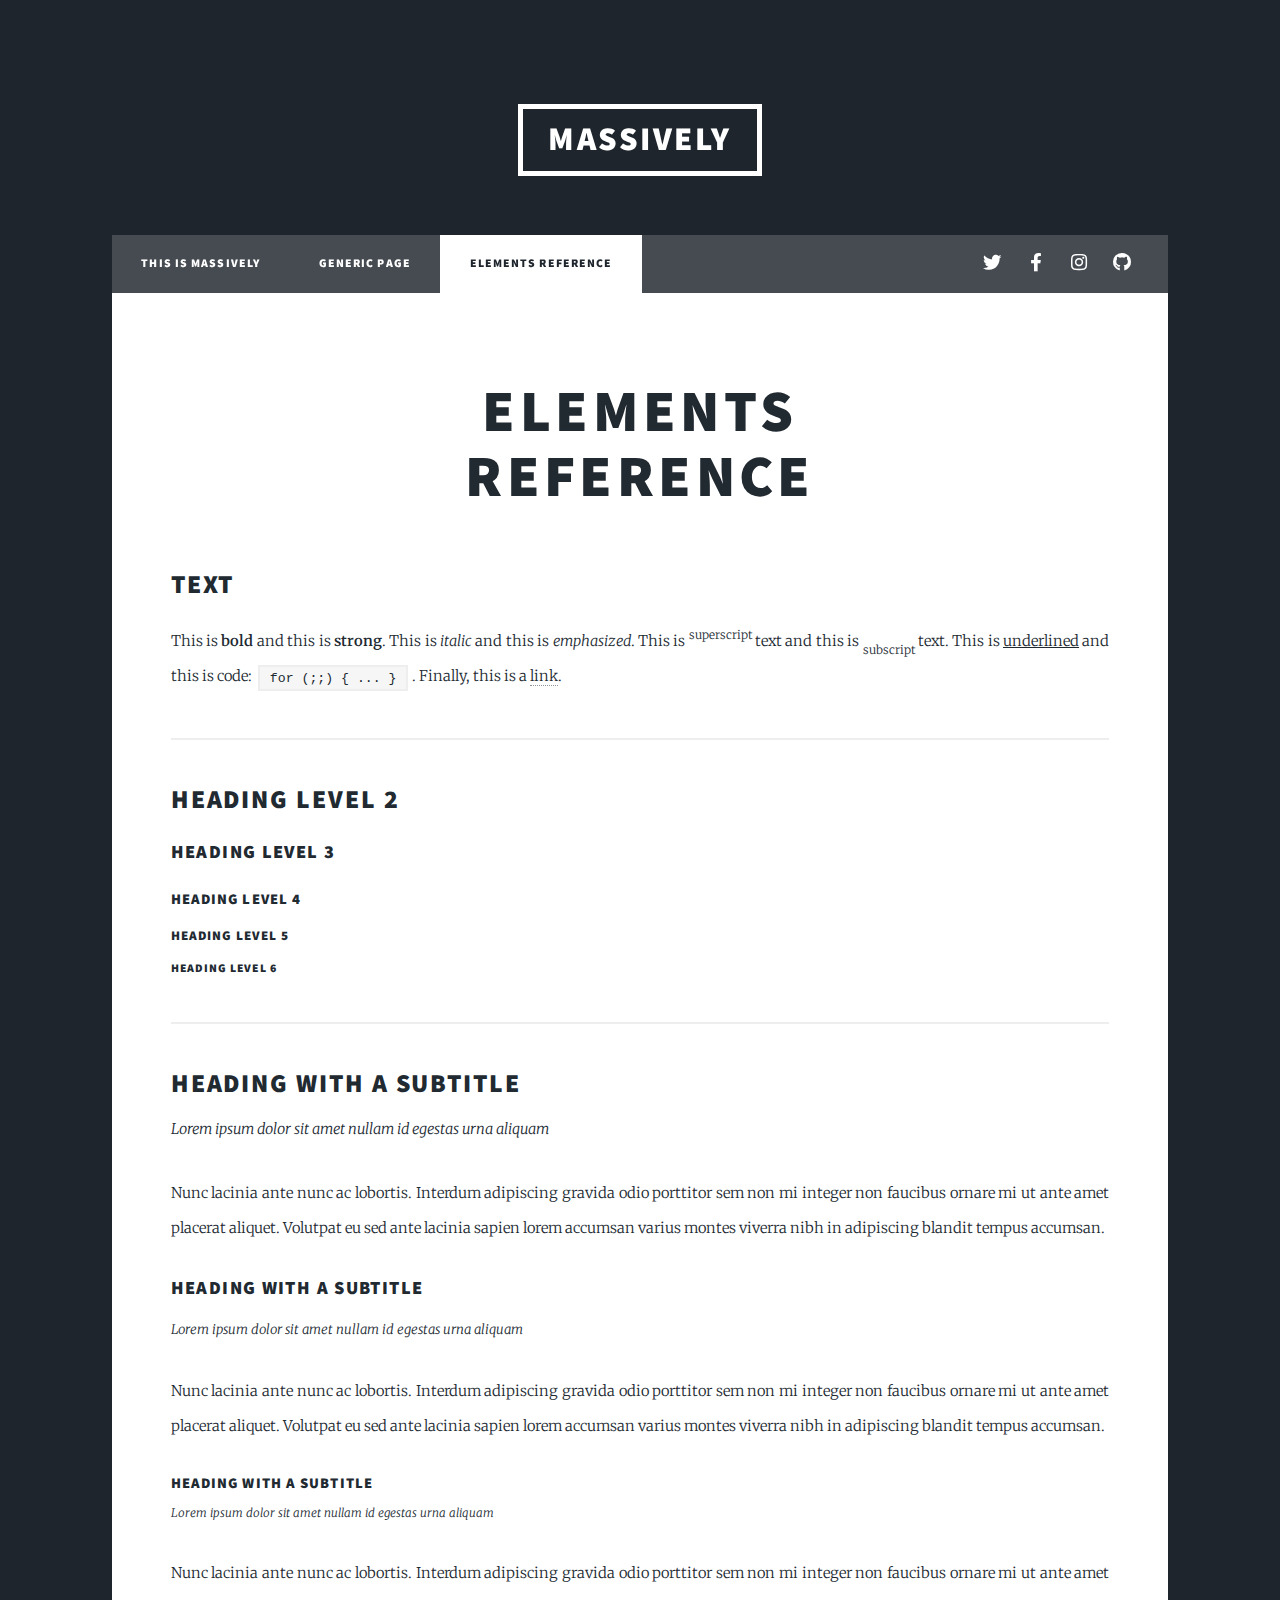
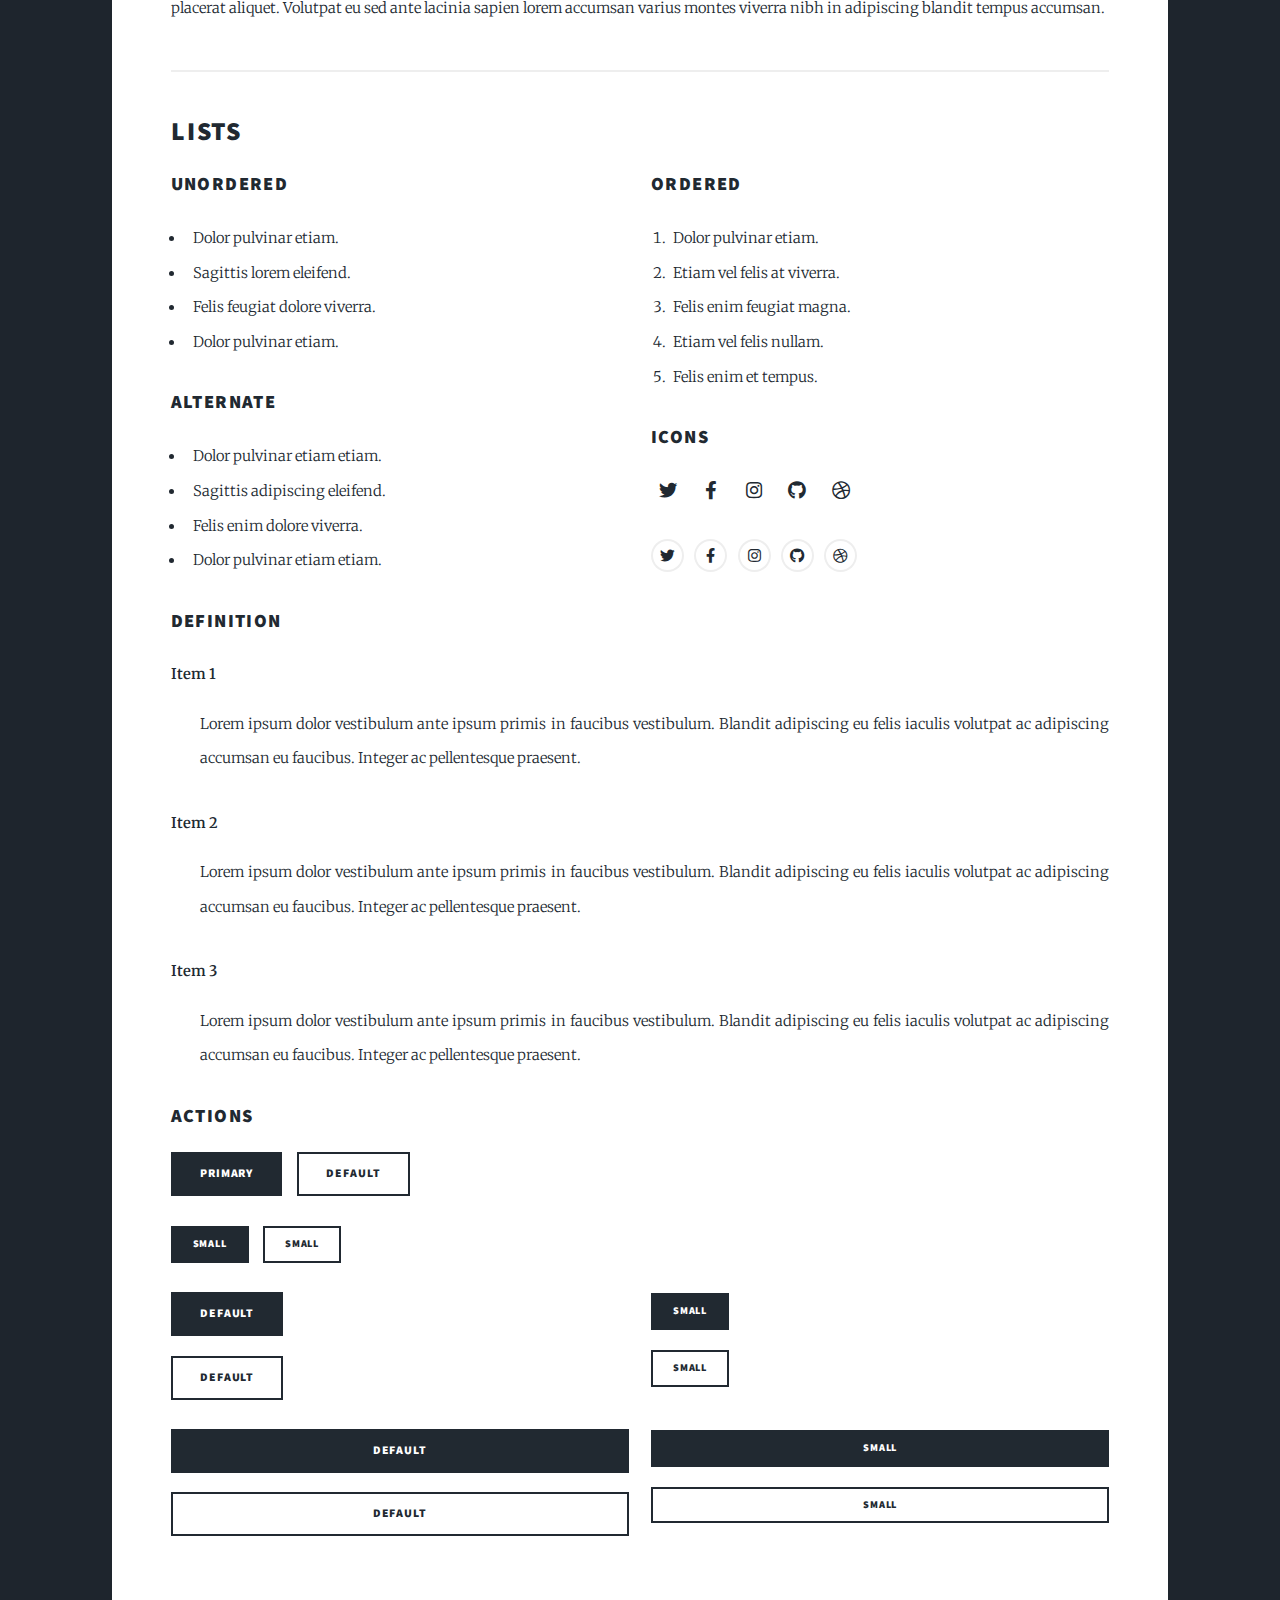
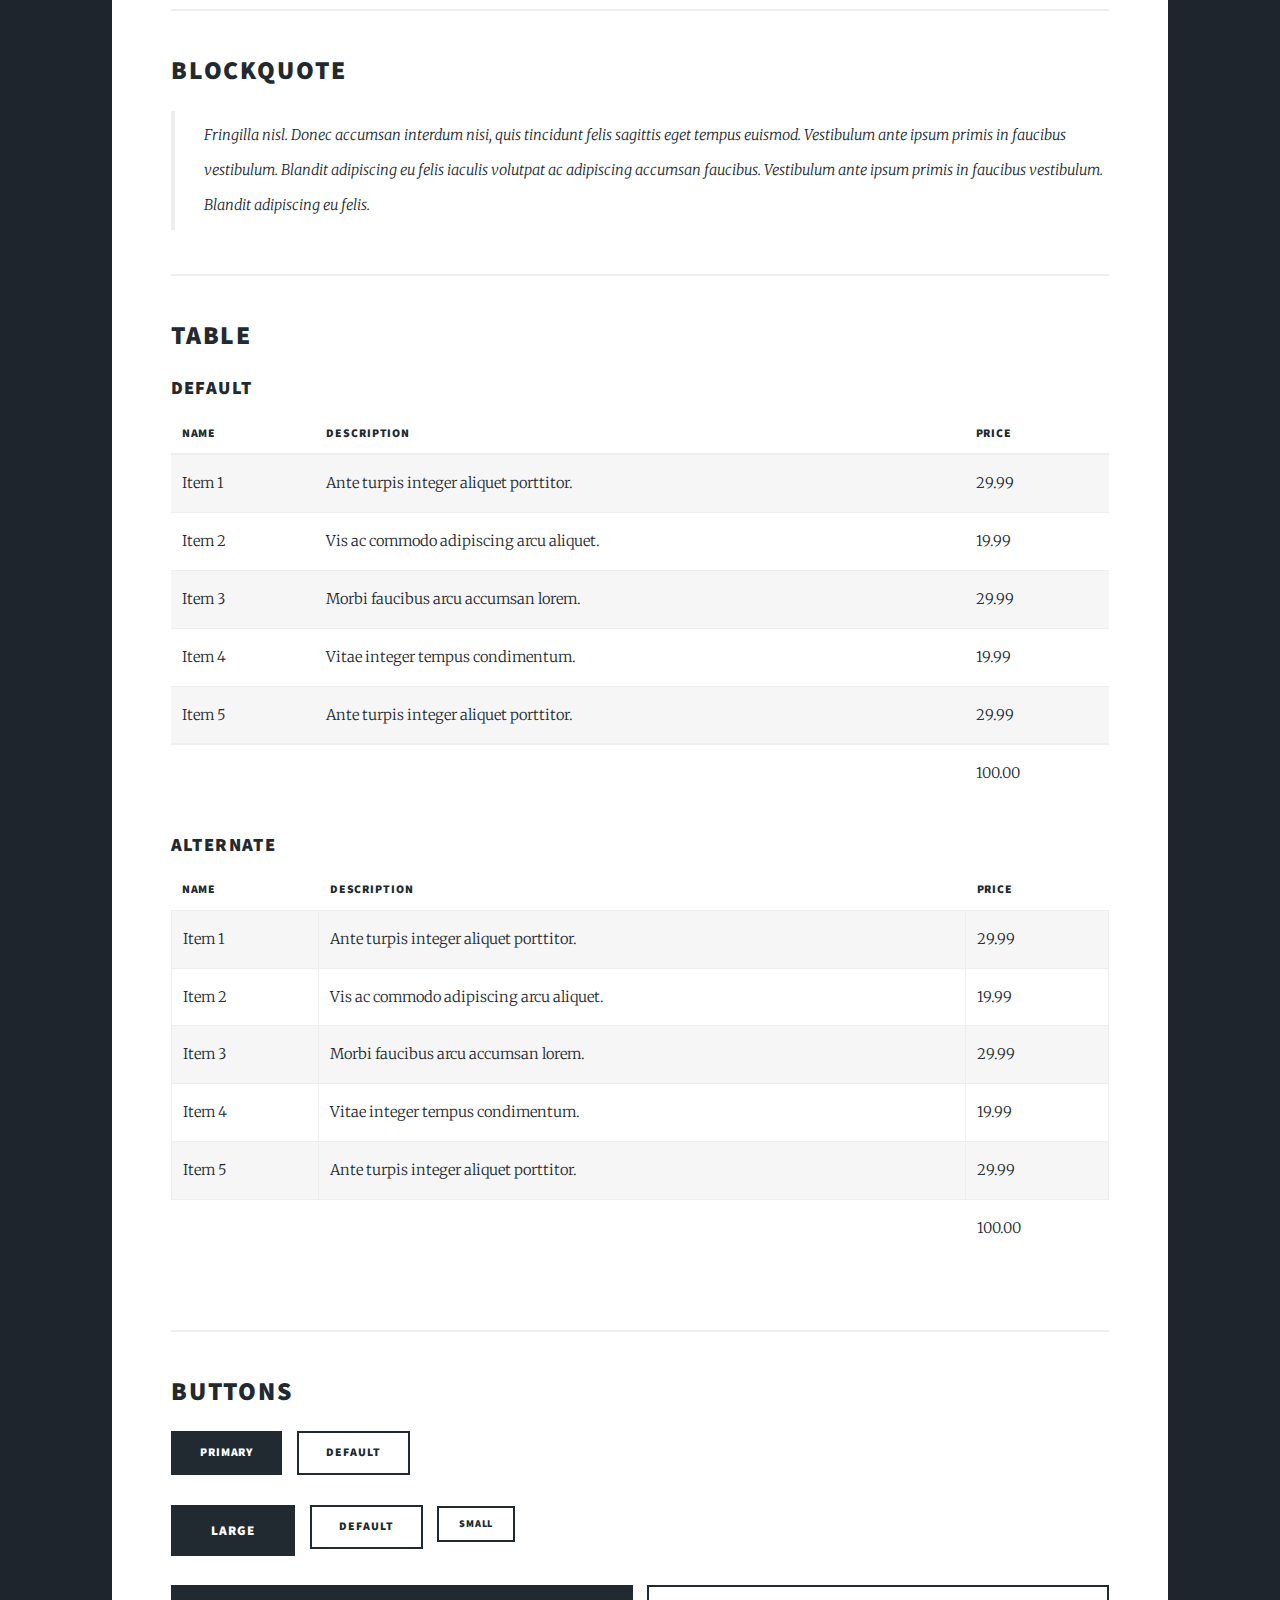
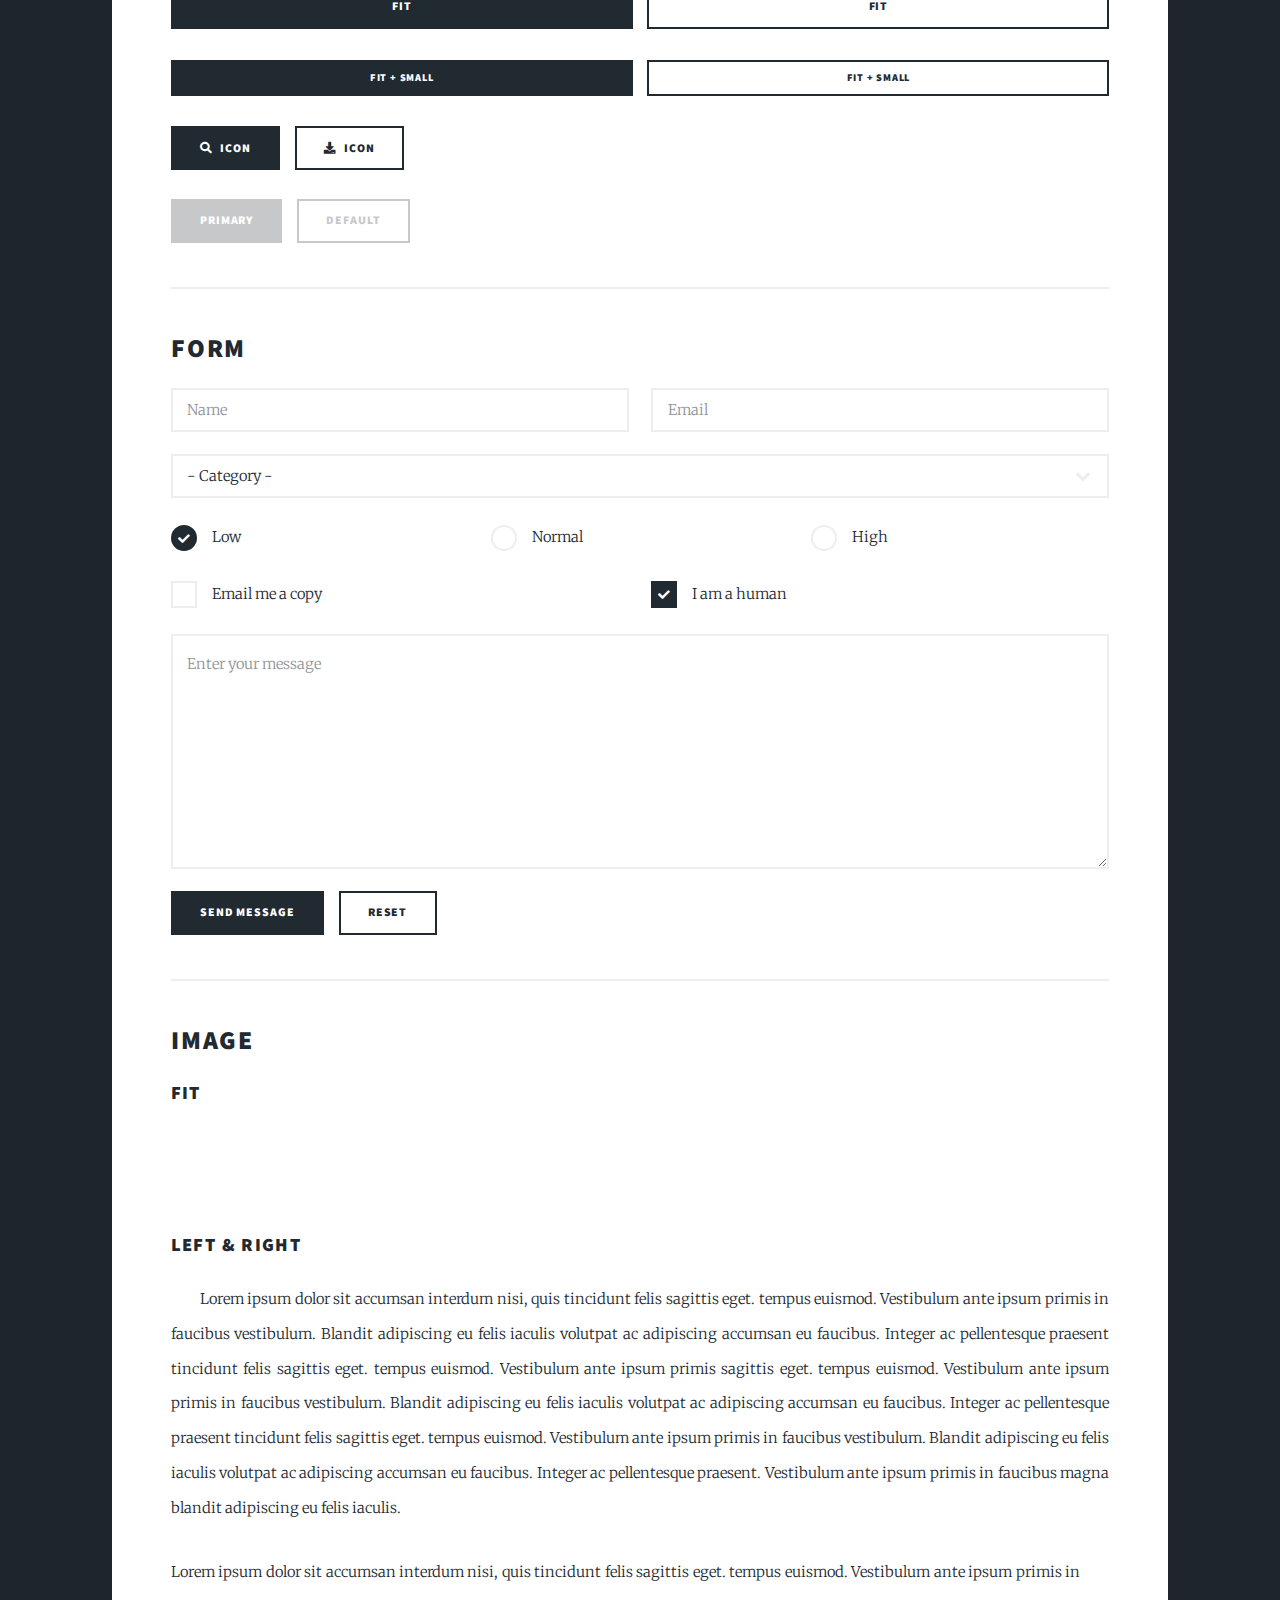
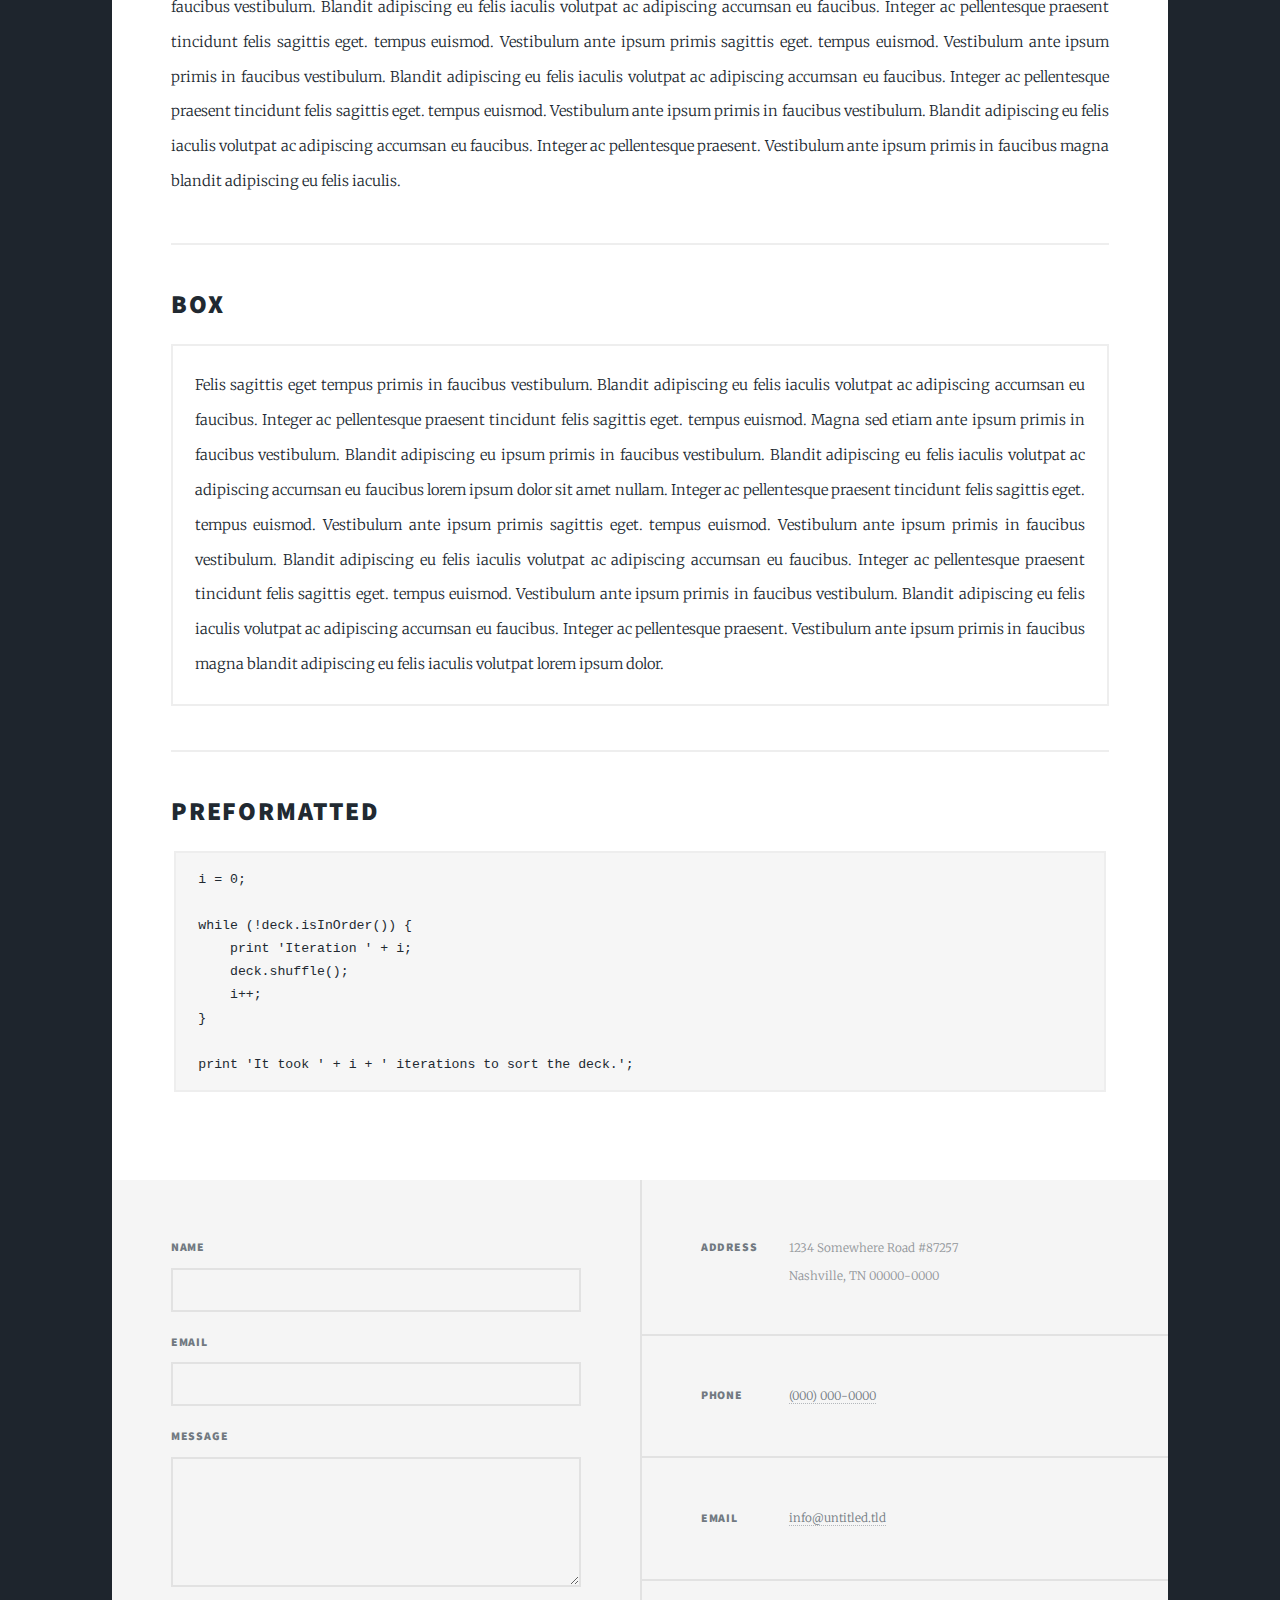
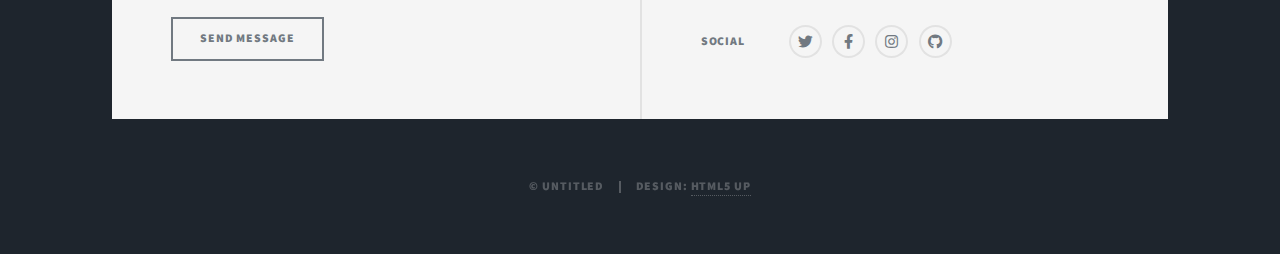
==== commit 8792b990: "Header" ====
--- a/elements.html
+++ b/elements.html
@@ -1,4 +1,3 @@
-<<<<<<< HEAD
 <!DOCTYPE HTML>
 <!--
 	Massively by HTML5 UP
@@ -496,503 +495,4 @@
 			<script src="assets/js/main.js"></script>
 
 	</body>
-=======
-<!DOCTYPE HTML>
-<!--
-	Massively by HTML5 UP
-	html5up.net | @ajlkn
-	Free for personal and commercial use under the CCA 3.0 license (html5up.net/license)
--->
-<html>
-	<head>
-		<title>Elements Reference - Massively by HTML5 UP</title>
-		<meta charset="utf-8" />
-		<meta name="viewport" content="width=device-width, initial-scale=1, user-scalable=no" />
-		<link rel="stylesheet" href="assets/css/main.css" />
-		<noscript><link rel="stylesheet" href="assets/css/noscript.css" /></noscript>
-	</head>
-	<body class="is-preload">
-
-		<!-- Wrapper -->
-			<div id="wrapper">
-
-				<!-- Header -->
-					<header id="header">
-						<a href="index.html" class="logo">Massively</a>
-					</header>
-
-				<!-- Nav -->
-					<nav id="nav">
-						<ul class="links">
-							<li><a href="index.html">This is Massively</a></li>
-							<li><a href="generic.html">Generic Page</a></li>
-							<li class="active"><a href="elements.html">Elements Reference</a></li>
-						</ul>
-						<ul class="icons">
-							<li><a href="#" class="icon brands fa-twitter"><span class="label">Twitter</span></a></li>
-							<li><a href="#" class="icon brands fa-facebook-f"><span class="label">Facebook</span></a></li>
-							<li><a href="#" class="icon brands fa-instagram"><span class="label">Instagram</span></a></li>
-							<li><a href="#" class="icon brands fa-github"><span class="label">GitHub</span></a></li>
-						</ul>
-					</nav>
-
-				<!-- Main -->
-					<div id="main">
-
-						<!-- Post -->
-							<section class="post">
-								<header class="major">
-									<h1>Elements<br />
-									Reference</h1>
-								</header>
-
-								<!-- Text stuff -->
-									<h2>Text</h2>
-									<p>This is <b>bold</b> and this is <strong>strong</strong>. This is <i>italic</i> and this is <em>emphasized</em>.
-									This is <sup>superscript</sup> text and this is <sub>subscript</sub> text.
-									This is <u>underlined</u> and this is code: <code>for (;;) { ... }</code>.
-									Finally, this is a <a href="#">link</a>.</p>
-									<hr />
-									<h2>Heading Level 2</h2>
-									<h3>Heading Level 3</h3>
-									<h4>Heading Level 4</h4>
-									<h5>Heading Level 5</h5>
-									<h6>Heading Level 6</h6>
-									<hr />
-									<header>
-										<h2>Heading with a Subtitle</h2>
-										<p>Lorem ipsum dolor sit amet nullam id egestas urna aliquam</p>
-									</header>
-									<p>Nunc lacinia ante nunc ac lobortis. Interdum adipiscing gravida odio porttitor sem non mi integer non faucibus ornare mi ut ante amet placerat aliquet. Volutpat eu sed ante lacinia sapien lorem accumsan varius montes viverra nibh in adipiscing blandit tempus accumsan.</p>
-									<header>
-										<h3>Heading with a Subtitle</h3>
-										<p>Lorem ipsum dolor sit amet nullam id egestas urna aliquam</p>
-									</header>
-									<p>Nunc lacinia ante nunc ac lobortis. Interdum adipiscing gravida odio porttitor sem non mi integer non faucibus ornare mi ut ante amet placerat aliquet. Volutpat eu sed ante lacinia sapien lorem accumsan varius montes viverra nibh in adipiscing blandit tempus accumsan.</p>
-									<header>
-										<h4>Heading with a Subtitle</h4>
-										<p>Lorem ipsum dolor sit amet nullam id egestas urna aliquam</p>
-									</header>
-									<p>Nunc lacinia ante nunc ac lobortis. Interdum adipiscing gravida odio porttitor sem non mi integer non faucibus ornare mi ut ante amet placerat aliquet. Volutpat eu sed ante lacinia sapien lorem accumsan varius montes viverra nibh in adipiscing blandit tempus accumsan.</p>
-
-									<hr />
-
-								<!-- Lists -->
-									<h2>Lists</h2>
-									<div class="row">
-										<div class="col-6 col-12-small">
-
-											<h3>Unordered</h3>
-											<ul>
-												<li>Dolor pulvinar etiam.</li>
-												<li>Sagittis lorem eleifend.</li>
-												<li>Felis feugiat dolore viverra.</li>
-												<li>Dolor pulvinar etiam.</li>
-											</ul>
-
-											<h3>Alternate</h3>
-											<ul class="alt">
-												<li>Dolor pulvinar etiam etiam.</li>
-												<li>Sagittis adipiscing eleifend.</li>
-												<li>Felis enim dolore viverra.</li>
-												<li>Dolor pulvinar etiam etiam.</li>
-											</ul>
-
-										</div>
-										<div class="col-6 col-12-small">
-
-											<h3>Ordered</h3>
-											<ol>
-												<li>Dolor pulvinar etiam.</li>
-												<li>Etiam vel felis at viverra.</li>
-												<li>Felis enim feugiat magna.</li>
-												<li>Etiam vel felis nullam.</li>
-												<li>Felis enim et tempus.</li>
-											</ol>
-
-											<h3>Icons</h3>
-											<ul class="icons">
-												<li><a href="#" class="icon brands fa-twitter"><span class="label">Twitter</span></a></li>
-												<li><a href="#" class="icon brands fa-facebook-f"><span class="label">Facebook</span></a></li>
-												<li><a href="#" class="icon brands fa-instagram"><span class="label">Instagram</span></a></li>
-												<li><a href="#" class="icon brands fa-github"><span class="label">Github</span></a></li>
-												<li><a href="#" class="icon brands fa-dribbble"><span class="label">Dribbble</span></a></li>
-											</ul>
-											<ul class="icons alt">
-												<li><a href="#" class="icon brands alt fa-twitter"><span class="label">Twitter</span></a></li>
-												<li><a href="#" class="icon brands alt fa-facebook-f"><span class="label">Facebook</span></a></li>
-												<li><a href="#" class="icon brands alt fa-instagram"><span class="label">Instagram</span></a></li>
-												<li><a href="#" class="icon brands alt fa-github"><span class="label">Github</span></a></li>
-												<li><a href="#" class="icon brands alt fa-dribbble"><span class="label">Dribbble</span></a></li>
-											</ul>
-
-										</div>
-									</div>
-									<h3>Definition</h3>
-									<dl>
-										<dt>Item 1</dt>
-										<dd>
-											<p>Lorem ipsum dolor vestibulum ante ipsum primis in faucibus vestibulum. Blandit adipiscing eu felis iaculis volutpat ac adipiscing accumsan eu faucibus. Integer ac pellentesque praesent.</p>
-										</dd>
-										<dt>Item 2</dt>
-										<dd>
-											<p>Lorem ipsum dolor vestibulum ante ipsum primis in faucibus vestibulum. Blandit adipiscing eu felis iaculis volutpat ac adipiscing accumsan eu faucibus. Integer ac pellentesque praesent.</p>
-										</dd>
-										<dt>Item 3</dt>
-										<dd>
-											<p>Lorem ipsum dolor vestibulum ante ipsum primis in faucibus vestibulum. Blandit adipiscing eu felis iaculis volutpat ac adipiscing accumsan eu faucibus. Integer ac pellentesque praesent.</p>
-										</dd>
-									</dl>
-
-									<h3>Actions</h3>
-									<ul class="actions">
-										<li><a href="#" class="button primary">Primary</a></li>
-										<li><a href="#" class="button">Default</a></li>
-									</ul>
-									<ul class="actions small">
-										<li><a href="#" class="button primary small">Small</a></li>
-										<li><a href="#" class="button small">Small</a></li>
-									</ul>
-									<div class="row">
-										<div class="col-6 col-12-small">
-											<ul class="actions stacked">
-												<li><a href="#" class="button primary">Default</a></li>
-												<li><a href="#" class="button">Default</a></li>
-											</ul>
-										</div>
-										<div class="col-6 col-12-small">
-											<ul class="actions stacked">
-												<li><a href="#" class="button primary small">Small</a></li>
-												<li><a href="#" class="button small">Small</a></li>
-											</ul>
-										</div>
-									</div>
-									<div class="row">
-										<div class="col-6 col-12-small">
-											<ul class="actions stacked">
-												<li><a href="#" class="button primary fit">Default</a></li>
-												<li><a href="#" class="button fit">Default</a></li>
-											</ul>
-										</div>
-										<div class="col-6 col-12-small">
-											<ul class="actions stacked">
-												<li><a href="#" class="button primary small fit">Small</a></li>
-												<li><a href="#" class="button small fit">Small</a></li>
-											</ul>
-										</div>
-									</div>
-
-									<hr />
-
-								<!-- Blockquote -->
-									<h2>Blockquote</h2>
-									<blockquote>Fringilla nisl. Donec accumsan interdum nisi, quis tincidunt felis sagittis eget tempus euismod. Vestibulum ante ipsum primis in faucibus vestibulum. Blandit adipiscing eu felis iaculis volutpat ac adipiscing accumsan faucibus. Vestibulum ante ipsum primis in faucibus vestibulum. Blandit adipiscing eu felis.</blockquote>
-
-									<hr />
-
-								<!-- Table -->
-									<h2>Table</h2>
-
-									<h3>Default</h3>
-									<div class="table-wrapper">
-										<table>
-											<thead>
-												<tr>
-													<th>Name</th>
-													<th>Description</th>
-													<th>Price</th>
-												</tr>
-											</thead>
-											<tbody>
-												<tr>
-													<td>Item 1</td>
-													<td>Ante turpis integer aliquet porttitor.</td>
-													<td>29.99</td>
-												</tr>
-												<tr>
-													<td>Item 2</td>
-													<td>Vis ac commodo adipiscing arcu aliquet.</td>
-													<td>19.99</td>
-												</tr>
-												<tr>
-													<td>Item 3</td>
-													<td> Morbi faucibus arcu accumsan lorem.</td>
-													<td>29.99</td>
-												</tr>
-												<tr>
-													<td>Item 4</td>
-													<td>Vitae integer tempus condimentum.</td>
-													<td>19.99</td>
-												</tr>
-												<tr>
-													<td>Item 5</td>
-													<td>Ante turpis integer aliquet porttitor.</td>
-													<td>29.99</td>
-												</tr>
-											</tbody>
-											<tfoot>
-												<tr>
-													<td colspan="2"></td>
-													<td>100.00</td>
-												</tr>
-											</tfoot>
-										</table>
-									</div>
-
-									<h3>Alternate</h3>
-									<div class="table-wrapper">
-										<table class="alt">
-											<thead>
-												<tr>
-													<th>Name</th>
-													<th>Description</th>
-													<th>Price</th>
-												</tr>
-											</thead>
-											<tbody>
-												<tr>
-													<td>Item 1</td>
-													<td>Ante turpis integer aliquet porttitor.</td>
-													<td>29.99</td>
-												</tr>
-												<tr>
-													<td>Item 2</td>
-													<td>Vis ac commodo adipiscing arcu aliquet.</td>
-													<td>19.99</td>
-												</tr>
-												<tr>
-													<td>Item 3</td>
-													<td> Morbi faucibus arcu accumsan lorem.</td>
-													<td>29.99</td>
-												</tr>
-												<tr>
-													<td>Item 4</td>
-													<td>Vitae integer tempus condimentum.</td>
-													<td>19.99</td>
-												</tr>
-												<tr>
-													<td>Item 5</td>
-													<td>Ante turpis integer aliquet porttitor.</td>
-													<td>29.99</td>
-												</tr>
-											</tbody>
-											<tfoot>
-												<tr>
-													<td colspan="2"></td>
-													<td>100.00</td>
-												</tr>
-											</tfoot>
-										</table>
-									</div>
-
-									<hr />
-
-								<!-- Buttons -->
-									<h2>Buttons</h2>
-									<ul class="actions">
-										<li><a href="#" class="button primary">Primary</a></li>
-										<li><a href="#" class="button">Default</a></li>
-									</ul>
-									<ul class="actions">
-										<li><a href="#" class="button primary large">Large</a></li>
-										<li><a href="#" class="button">Default</a></li>
-										<li><a href="#" class="button small">Small</a></li>
-									</ul>
-									<ul class="actions fit">
-										<li><a href="#" class="button primary fit">Fit</a></li>
-										<li><a href="#" class="button fit">Fit</a></li>
-									</ul>
-									<ul class="actions fit small">
-										<li><a href="#" class="button primary fit small">Fit + Small</a></li>
-										<li><a href="#" class="button fit small">Fit + Small</a></li>
-									</ul>
-									<ul class="actions">
-										<li><a href="#" class="button primary icon solid fa-search">Icon</a></li>
-										<li><a href="#" class="button icon solid fa-download">Icon</a></li>
-									</ul>
-									<ul class="actions">
-										<li><span class="button primary disabled">Primary</span></li>
-										<li><span class="button disabled">Default</span></li>
-									</ul>
-
-									<hr />
-
-								<!-- Form -->
-									<h2>Form</h2>
-
-									<form method="post" action="#">
-										<div class="row gtr-uniform">
-											<div class="col-6 col-12-xsmall">
-												<input type="text" name="demo-name" id="demo-name" value="" placeholder="Name" />
-											</div>
-											<div class="col-6 col-12-xsmall">
-												<input type="email" name="demo-email" id="demo-email" value="" placeholder="Email" />
-											</div>
-											<!-- Break -->
-											<div class="col-12">
-												<select name="demo-category" id="demo-category">
-													<option value="">- Category -</option>
-													<option value="1">Manufacturing</option>
-													<option value="1">Shipping</option>
-													<option value="1">Administration</option>
-													<option value="1">Human Resources</option>
-												</select>
-											</div>
-											<!-- Break -->
-											<div class="col-4 col-12-small">
-												<input type="radio" id="demo-priority-low" name="demo-priority" checked>
-												<label for="demo-priority-low">Low</label>
-											</div>
-											<div class="col-4 col-12-small">
-												<input type="radio" id="demo-priority-normal" name="demo-priority">
-												<label for="demo-priority-normal">Normal</label>
-											</div>
-											<div class="col-4 col-12-small">
-												<input type="radio" id="demo-priority-high" name="demo-priority">
-												<label for="demo-priority-high">High</label>
-											</div>
-											<!-- Break -->
-											<div class="col-6 col-12-small">
-												<input type="checkbox" id="demo-copy" name="demo-copy">
-												<label for="demo-copy">Email me a copy</label>
-											</div>
-											<div class="col-6 col-12-small">
-												<input type="checkbox" id="demo-human" name="demo-human" checked>
-												<label for="demo-human">I am a human</label>
-											</div>
-											<!-- Break -->
-											<div class="col-12">
-												<textarea name="demo-message" id="demo-message" placeholder="Enter your message" rows="6"></textarea>
-											</div>
-											<!-- Break -->
-											<div class="col-12">
-												<ul class="actions">
-													<li><input type="submit" value="Send Message" class="primary" /></li>
-													<li><input type="reset" value="Reset" /></li>
-												</ul>
-											</div>
-										</div>
-									</form>
-
-									<hr />
-
-								<!-- Image -->
-									<h2>Image</h2>
-
-									<h3>Fit</h3>
-									<span class="image fit"><img src="images/pic01.jpg" alt="" /></span>
-									<div class="box alt">
-										<div class="row gtr-50 gtr-uniform">
-											<div class="col-4"><span class="image fit"><img src="images/pic02.jpg" alt="" /></span></div>
-											<div class="col-4"><span class="image fit"><img src="images/pic03.jpg" alt="" /></span></div>
-											<div class="col-4"><span class="image fit"><img src="images/pic04.jpg" alt="" /></span></div>
-											<!-- Break -->
-											<div class="col-4"><span class="image fit"><img src="images/pic04.jpg" alt="" /></span></div>
-											<div class="col-4"><span class="image fit"><img src="images/pic02.jpg" alt="" /></span></div>
-											<div class="col-4"><span class="image fit"><img src="images/pic03.jpg" alt="" /></span></div>
-											<!-- Break -->
-											<div class="col-4"><span class="image fit"><img src="images/pic03.jpg" alt="" /></span></div>
-											<div class="col-4"><span class="image fit"><img src="images/pic04.jpg" alt="" /></span></div>
-											<div class="col-4"><span class="image fit"><img src="images/pic02.jpg" alt="" /></span></div>
-										</div>
-									</div>
-
-									<h3>Left &amp; Right</h3>
-									<p><span class="image left"><img src="images/pic08.jpg" alt="" /></span>Lorem ipsum dolor sit accumsan interdum nisi, quis tincidunt felis sagittis eget. tempus euismod. Vestibulum ante ipsum primis in faucibus vestibulum. Blandit adipiscing eu felis iaculis volutpat ac adipiscing accumsan eu faucibus. Integer ac pellentesque praesent tincidunt felis sagittis eget. tempus euismod. Vestibulum ante ipsum primis sagittis eget. tempus euismod. Vestibulum ante ipsum primis in faucibus vestibulum. Blandit adipiscing eu felis iaculis volutpat ac adipiscing accumsan eu faucibus. Integer ac pellentesque praesent tincidunt felis sagittis eget. tempus euismod. Vestibulum ante ipsum primis in faucibus vestibulum. Blandit adipiscing eu felis iaculis volutpat ac adipiscing accumsan eu faucibus. Integer ac pellentesque praesent. Vestibulum ante ipsum primis in faucibus magna blandit adipiscing eu felis iaculis.</p>
-									<p><span class="image right"><img src="images/pic09.jpg" alt="" /></span>Lorem ipsum dolor sit accumsan interdum nisi, quis tincidunt felis sagittis eget. tempus euismod. Vestibulum ante ipsum primis in faucibus vestibulum. Blandit adipiscing eu felis iaculis volutpat ac adipiscing accumsan eu faucibus. Integer ac pellentesque praesent tincidunt felis sagittis eget. tempus euismod. Vestibulum ante ipsum primis sagittis eget. tempus euismod. Vestibulum ante ipsum primis in faucibus vestibulum. Blandit adipiscing eu felis iaculis volutpat ac adipiscing accumsan eu faucibus. Integer ac pellentesque praesent tincidunt felis sagittis eget. tempus euismod. Vestibulum ante ipsum primis in faucibus vestibulum. Blandit adipiscing eu felis iaculis volutpat ac adipiscing accumsan eu faucibus. Integer ac pellentesque praesent. Vestibulum ante ipsum primis in faucibus magna blandit adipiscing eu felis iaculis.</p>
-
-									<hr />
-
-								<!-- Box -->
-									<h2>Box</h2>
-									<div class="box">
-										<p>Felis sagittis eget tempus primis in faucibus vestibulum. Blandit adipiscing eu felis iaculis volutpat ac adipiscing accumsan eu faucibus. Integer ac pellentesque praesent tincidunt felis sagittis eget. tempus euismod. Magna sed etiam ante ipsum primis in faucibus vestibulum. Blandit adipiscing eu ipsum primis in faucibus vestibulum. Blandit adipiscing eu felis iaculis volutpat ac adipiscing accumsan eu faucibus lorem ipsum dolor sit amet nullam. Integer ac pellentesque praesent tincidunt felis sagittis eget. tempus euismod. Vestibulum ante ipsum primis sagittis eget. tempus euismod. Vestibulum ante ipsum primis in faucibus vestibulum. Blandit adipiscing eu felis iaculis volutpat ac adipiscing accumsan eu faucibus. Integer ac pellentesque praesent tincidunt felis sagittis eget. tempus euismod. Vestibulum ante ipsum primis in faucibus vestibulum. Blandit adipiscing eu felis iaculis volutpat ac adipiscing accumsan eu faucibus. Integer ac pellentesque praesent. Vestibulum ante ipsum primis in faucibus magna blandit adipiscing eu felis iaculis volutpat lorem ipsum dolor.</p>
-									</div>
-
-									<hr />
-
-								<!-- Preformatted Code -->
-									<h2>Preformatted</h2>
-									<pre><code>i = 0;
-
-while (!deck.isInOrder()) {
-    print 'Iteration ' + i;
-    deck.shuffle();
-    i++;
-}
-
-print 'It took ' + i + ' iterations to sort the deck.';
-</code></pre>
-
-							</section>
-
-					</div>
-
-				<!-- Footer -->
-					<footer id="footer">
-						<section>
-							<form method="post" action="#">
-								<div class="fields">
-									<div class="field">
-										<label for="name">Name</label>
-										<input type="text" name="name" id="name" />
-									</div>
-									<div class="field">
-										<label for="email">Email</label>
-										<input type="text" name="email" id="email" />
-									</div>
-									<div class="field">
-										<label for="message">Message</label>
-										<textarea name="message" id="message" rows="3"></textarea>
-									</div>
-								</div>
-								<ul class="actions">
-									<li><input type="submit" value="Send Message" /></li>
-								</ul>
-							</form>
-						</section>
-						<section class="split contact">
-							<section class="alt">
-								<h3>Address</h3>
-								<p>1234 Somewhere Road #87257<br />
-								Nashville, TN 00000-0000</p>
-							</section>
-							<section>
-								<h3>Phone</h3>
-								<p><a href="#">(000) 000-0000</a></p>
-							</section>
-							<section>
-								<h3>Email</h3>
-								<p><a href="#">info@untitled.tld</a></p>
-							</section>
-							<section>
-								<h3>Social</h3>
-								<ul class="icons alt">
-									<li><a href="#" class="icon brands alt fa-twitter"><span class="label">Twitter</span></a></li>
-									<li><a href="#" class="icon brands alt fa-facebook-f"><span class="label">Facebook</span></a></li>
-									<li><a href="#" class="icon brands alt fa-instagram"><span class="label">Instagram</span></a></li>
-									<li><a href="#" class="icon brands alt fa-github"><span class="label">GitHub</span></a></li>
-								</ul>
-							</section>
-						</section>
-					</footer>
-
-				<!-- Copyright -->
-					<div id="copyright">
-						<ul><li>&copy; Untitled</li><li>Design: <a href="https://html5up.net">HTML5 UP</a></li></ul>
-					</div>
-
-			</div>
-
-		<!-- Scripts -->
-			<script src="assets/js/jquery.min.js"></script>
-			<script src="assets/js/jquery.scrollex.min.js"></script>
-			<script src="assets/js/jquery.scrolly.min.js"></script>
-			<script src="assets/js/browser.min.js"></script>
-			<script src="assets/js/breakpoints.min.js"></script>
-			<script src="assets/js/util.js"></script>
-			<script src="assets/js/main.js"></script>
-
-	</body>
->>>>>>> 135b7feb2a6b6f01ac0ffacffbd9af0a9995fa49
 </html>--- a/assets/css/main.css
+++ b/assets/css/main.css
@@ -1,17 +1,10 @@
 @import url(fontawesome-all.min.css);
 @import url("https://fonts.googleapis.com/css?family=Merriweather:300,700,300italic,700italic|Source+Sans+Pro:900");
 
-<<<<<<< HEAD
 /*
 	Massively by HTML5 UP
 	html5up.net | @ajlkn
 	Free for personal and commercial use under the CCA 3.0 license (html5up.net/license)
-=======
-/*
-	Massively by HTML5 UP
-	html5up.net | @ajlkn
-	Free for personal and commercial use under the CCA 3.0 license (html5up.net/license)
->>>>>>> 135b7feb2a6b6f01ac0ffacffbd9af0a9995fa49
 */
 
 html, body, div, span, applet, object,
--- a/assets/css/noscript.css
+++ b/assets/css/noscript.css
@@ -1,16 +1,9 @@
 @import url(font-awesome.min.css);
 
-<<<<<<< HEAD
 /*
 	Massively by HTML5 UP
 	html5up.net | @ajlkn
 	Free for personal and commercial use under the CCA 3.0 license (html5up.net/license)
-=======
-/*
-	Massively by HTML5 UP
-	html5up.net | @ajlkn
-	Free for personal and commercial use under the CCA 3.0 license (html5up.net/license)
->>>>>>> 135b7feb2a6b6f01ac0ffacffbd9af0a9995fa49
 */
 
 /* Wrapper */
